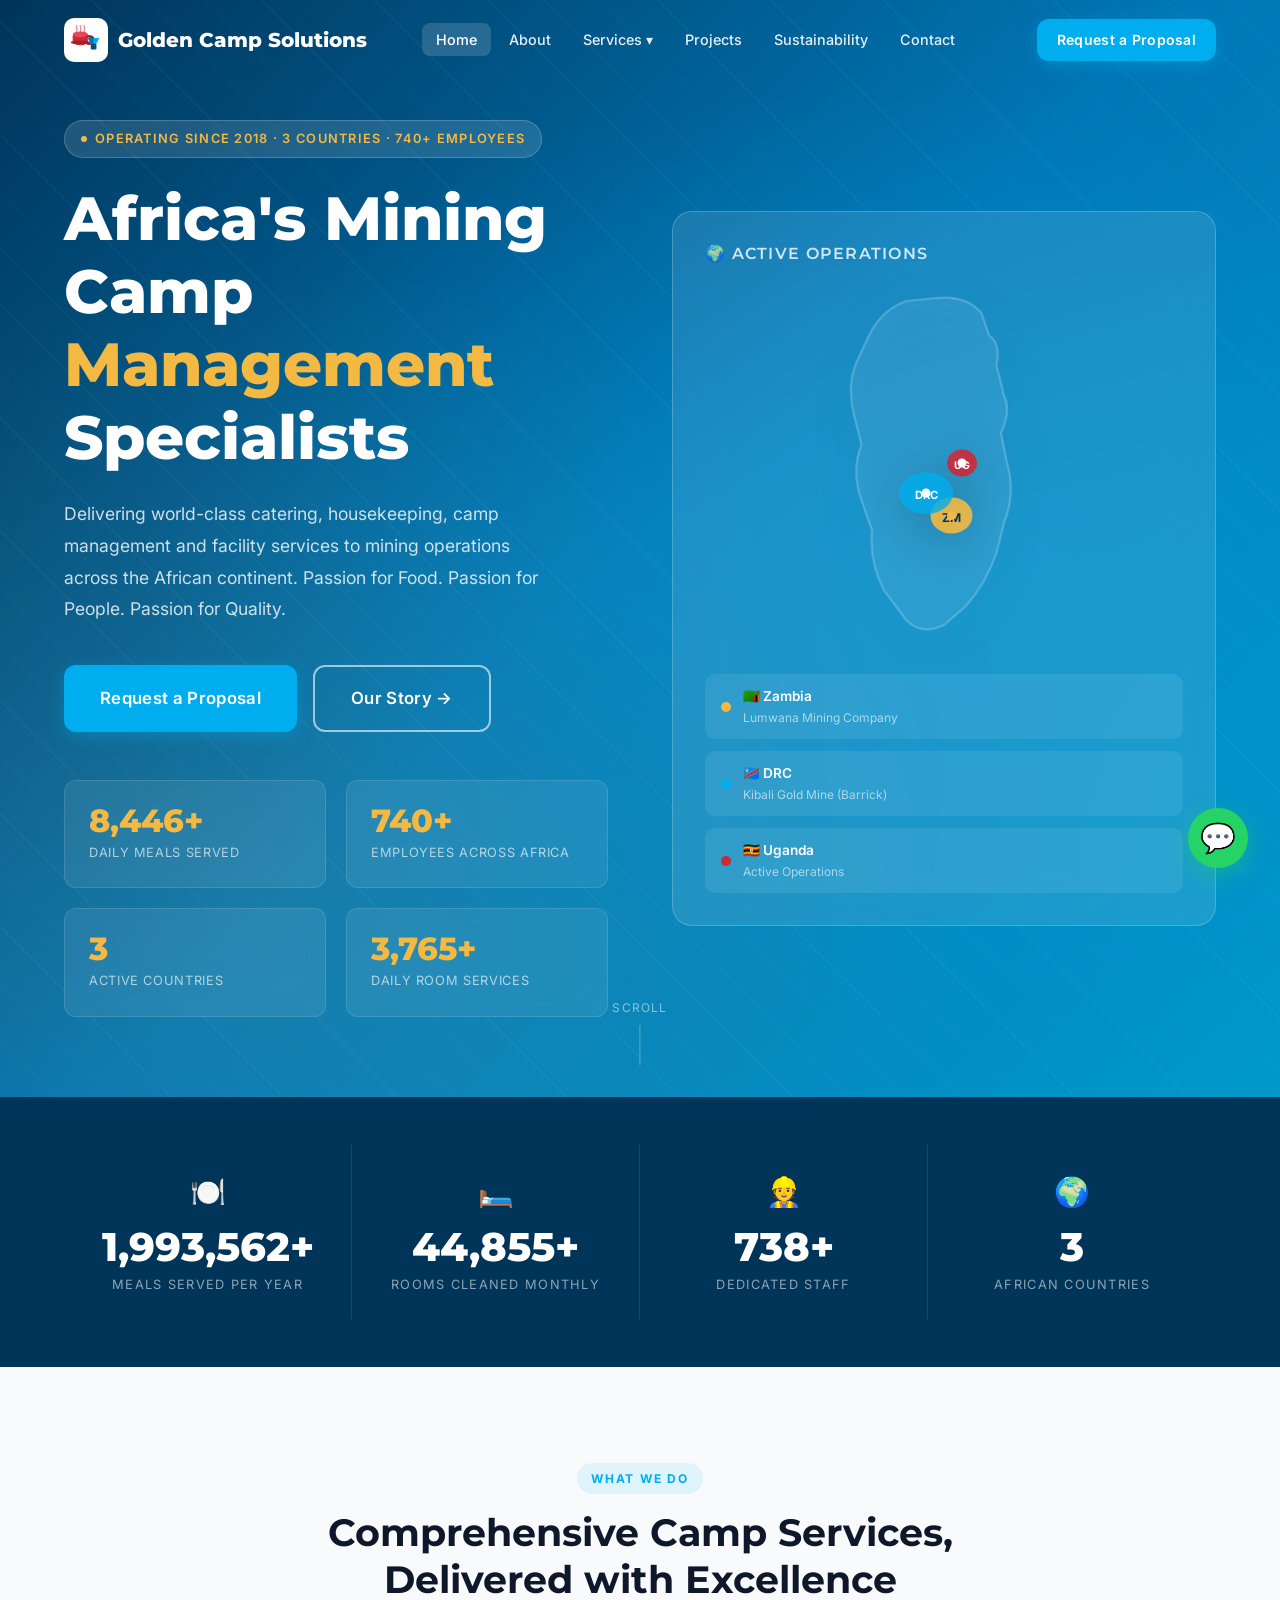
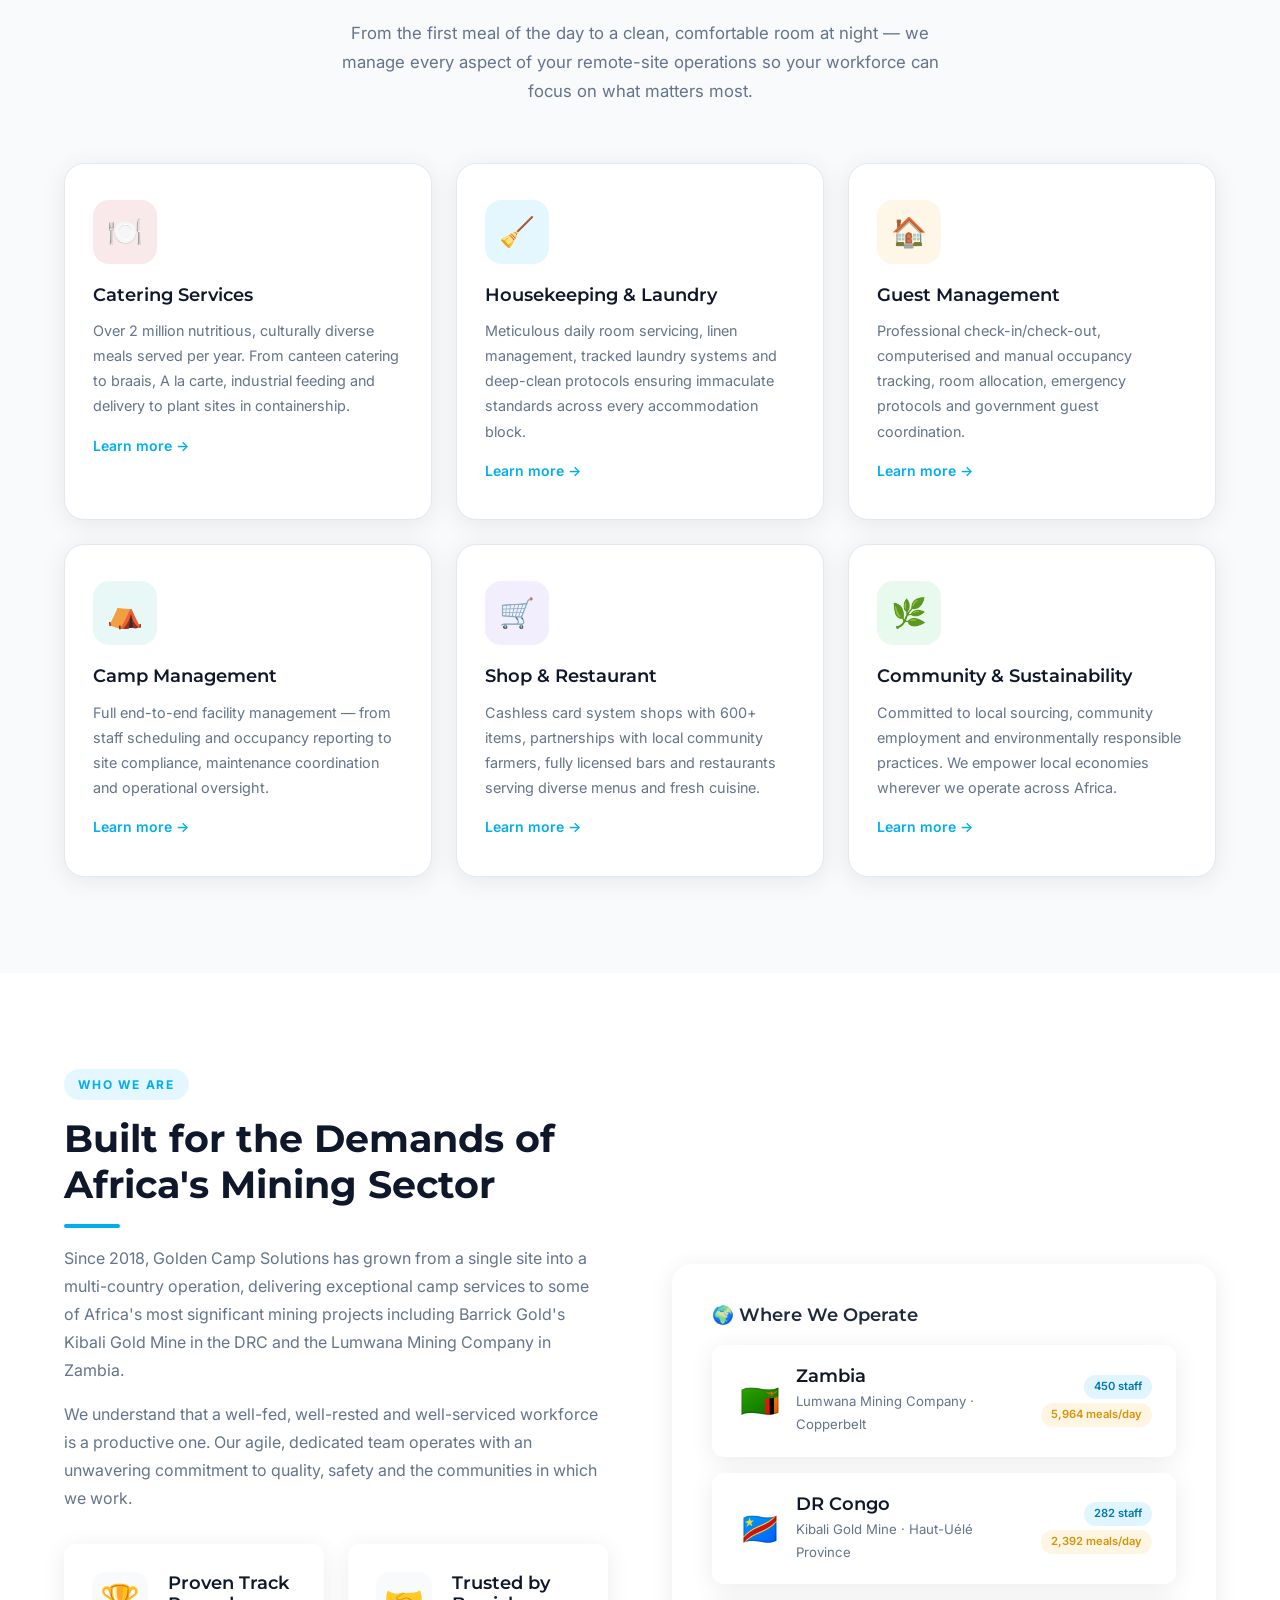
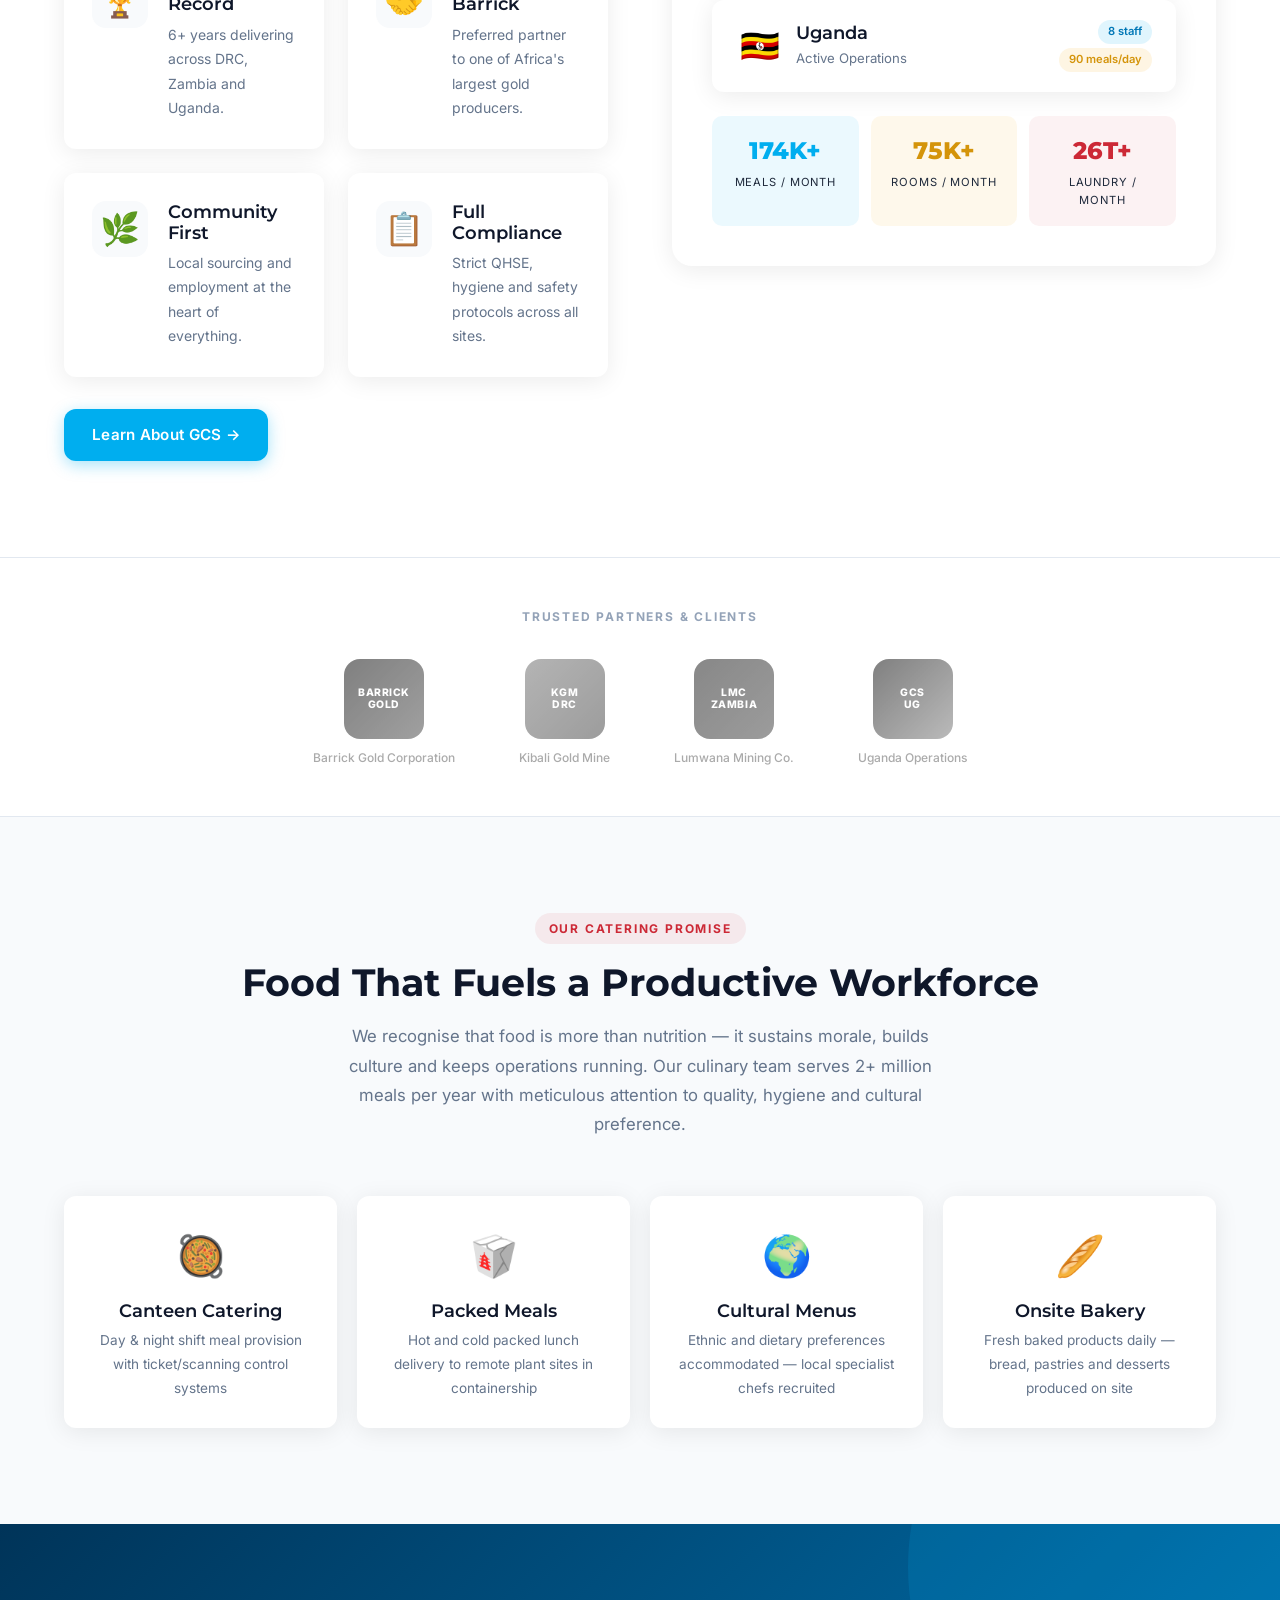
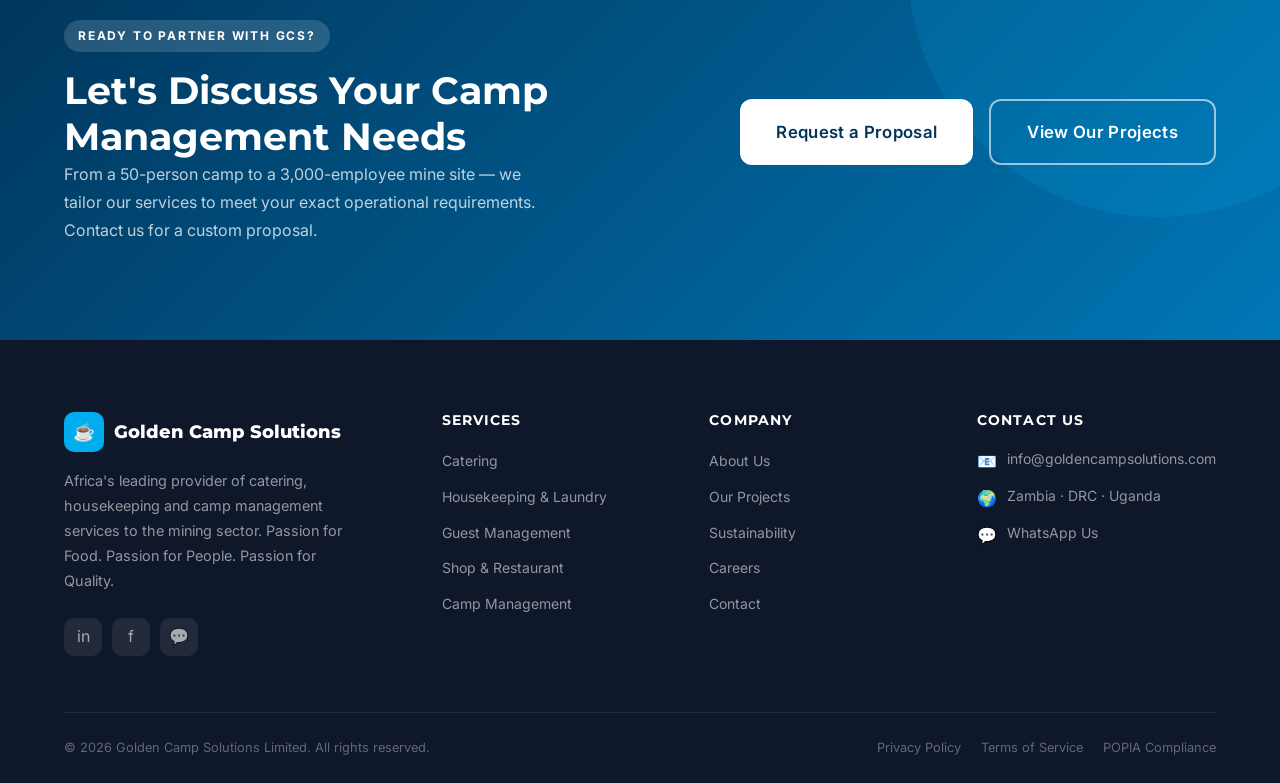
==== index.html @ 8a064c8a "Initial commit — Golden Camp Solutions corporate website" ====
<!DOCTYPE html>
<html lang="en">
<head>
<meta charset="UTF-8" />
<meta name="viewport" content="width=device-width, initial-scale=1.0" />
<title>Golden Camp Solutions | Camp Management, Catering & Facility Services Across Africa</title>
<meta name="description" content="Golden Camp Solutions provides world-class catering, housekeeping, camp management and facility services to mining operations across Zambia, DRC and Uganda. Passion for Food. Passion for People. Passion for Quality." />
<meta property="og:title" content="Golden Camp Solutions | Africa's Mining Camp Specialists" />
<meta property="og:description" content="World-class catering, housekeeping and camp management for mining operations across Africa." />
<meta property="og:type" content="website" />
<link rel="stylesheet" href="css/styles.css" />
<link rel="icon" href="data:image/svg+xml,<svg xmlns='http://www.w3.org/2000/svg' viewBox='0 0 32 32'><rect width='32' height='32' rx='8' fill='%2300AEEF'/><text y='22' x='6' font-size='18' fill='white'>G</text></svg>" />
</head>
<body>

<!-- ═══ NAVBAR ═══ -->
<nav class="navbar" id="navbar">
  <div class="navbar-inner">
    <!-- Logo -->
    <a href="index.html" class="navbar-logo">
      <div class="logo-icon">
        <svg class="logo-svg" viewBox="0 0 40 40" fill="none" xmlns="http://www.w3.org/2000/svg">
          <!-- Cup (red) -->
          <ellipse cx="14" cy="22" rx="8" ry="3.5" fill="#CC2936"/>
          <rect x="6" y="14" width="16" height="10" rx="2" fill="#CC2936"/>
          <ellipse cx="14" cy="14" rx="8" ry="3" fill="#E84855"/>
          <!-- Saucer line -->
          <ellipse cx="14" cy="22.5" rx="10" ry="2" fill="#AA1D29"/>
          <!-- Handle -->
          <path d="M22 16 Q28 16 28 20 Q28 24 22 24" stroke="#AA1D29" stroke-width="2.5" fill="none" stroke-linecap="round"/>
          <!-- Steam -->
          <path d="M10 11 Q11 8 10 5" stroke="#CC2936" stroke-width="1.5" stroke-linecap="round" fill="none" opacity="0.5"/>
          <path d="M14 11 Q15 8 14 5" stroke="#CC2936" stroke-width="1.5" stroke-linecap="round" fill="none" opacity="0.5"/>
          <path d="M18 11 Q19 8 18 5" stroke="#CC2936" stroke-width="1.5" stroke-linecap="round" fill="none" opacity="0.5"/>
          <!-- Tent (blue) -->
          <polygon points="28,30 22,18 34,18" fill="#00AEEF"/>
          <polygon points="28,30 22,18 28,18" fill="#0077B6"/>
          <rect x="25" y="24" width="6" height="6" rx="1" fill="#005080"/>
        </svg>
      </div>
      <span>Golden Camp Solutions</span>
    </a>

    <!-- Desktop Nav -->
    <ul class="navbar-nav">
      <li><a href="index.html" class="nav-link active">Home</a></li>
      <li><a href="about.html" class="nav-link">About</a></li>
      <li class="nav-dropdown">
        <a href="services.html" class="nav-link">Services ▾</a>
        <div class="nav-dropdown-menu">
          <a href="services.html#catering">🍽️ Catering</a>
          <a href="services.html#housekeeping">🧹 Housekeeping & Laundry</a>
          <a href="services.html#guest">🏠 Guest Management</a>
          <a href="services.html#shop">🛒 Shop & Restaurant</a>
          <a href="services.html#camp">⛺ Camp Management</a>
        </div>
      </li>
      <li><a href="projects.html" class="nav-link">Projects</a></li>
      <li><a href="sustainability.html" class="nav-link">Sustainability</a></li>
      <li><a href="contact.html" class="nav-link">Contact</a></li>
    </ul>
    <div class="navbar-cta">
      <a href="contact.html" class="btn btn-primary btn-sm">Request a Proposal</a>
    </div>

    <!-- Hamburger -->
    <button class="hamburger" aria-label="Menu">
      <span></span><span></span><span></span>
    </button>
  </div>
</nav>

<!-- Mobile Menu -->
<div class="mobile-menu">
  <a href="index.html">Home</a>
  <a href="about.html">About Us</a>
  <a href="services.html">Services</a>
  <a href="projects.html">Projects</a>
  <a href="sustainability.html">Sustainability</a>
  <a href="contact.html">Contact</a>
  <a href="contact.html" class="btn btn-primary" style="margin-top:20px;justify-content:center;">Request a Proposal</a>
</div>

<!-- ═══ HERO ═══ -->
<section class="hero">
  <div class="hero-pattern"></div>
  <div class="hero-content">
    <!-- Left: Text -->
    <div class="hero-left">
      <div class="hero-tag">
        <span class="dot"></span>
        Operating Since 2018 · 3 Countries · 740+ Employees
      </div>
      <h1>Africa's Mining Camp <span>Management</span> Specialists</h1>
      <p>Delivering world-class catering, housekeeping, camp management and facility services to mining operations across the African continent. Passion for Food. Passion for People. Passion for Quality.</p>
      <div class="hero-btns">
        <a href="contact.html" class="btn btn-primary btn-lg">Request a Proposal</a>
        <a href="about.html" class="btn btn-outline btn-lg">Our Story →</a>
      </div>

      <!-- Mini Stats -->
      <div class="hero-stats">
        <div class="hero-stat fade-in">
          <div class="num"><span data-target="8446" data-suffix="+">0+</span></div>
          <div class="label">Daily Meals Served</div>
        </div>
        <div class="hero-stat fade-in fade-in-delay-1">
          <div class="num"><span data-target="740" data-suffix="+">0+</span></div>
          <div class="label">Employees Across Africa</div>
        </div>
        <div class="hero-stat fade-in fade-in-delay-2">
          <div class="num"><span data-target="3">0</span></div>
          <div class="label">Active Countries</div>
        </div>
        <div class="hero-stat fade-in fade-in-delay-3">
          <div class="num"><span data-target="3777" data-suffix="+">0+</span></div>
          <div class="label">Daily Room Services</div>
        </div>
      </div>
    </div>

    <!-- Right: Map Card -->
    <div class="hero-visual">
      <div class="hero-map-card">
        <h3>🌍 Active Operations</h3>

        <!-- Simple Africa SVG Map with highlighted countries -->
        <div class="africa-svg-wrap">
          <svg viewBox="0 0 200 240" xmlns="http://www.w3.org/2000/svg">
            <!-- Africa outline simplified -->
            <path d="M95 10 Q115 8 125 20 L130 35 Q138 40 135 55 L140 75 Q145 85 138 100 L142 120 Q148 140 140 160 L135 180 Q128 200 115 215 L100 228 Q85 235 75 225 L60 205 Q50 185 52 165 L45 145 Q38 125 45 108 L40 88 Q35 68 42 52 L50 35 Q58 18 75 12 Z" fill="rgba(255,255,255,0.08)" stroke="rgba(255,255,255,0.2)" stroke-width="1.5"/>

            <!-- Zambia (highlighted gold) -->
            <ellipse cx="105" cy="155" rx="14" ry="12" fill="#F4B942" opacity="0.9"/>
            <text x="105" y="159" text-anchor="middle" font-size="8" fill="#003459" font-weight="bold">ZM</text>

            <!-- DRC (highlighted blue) -->
            <ellipse cx="88" cy="140" rx="18" ry="14" fill="#00AEEF" opacity="0.8"/>
            <text x="88" y="144" text-anchor="middle" font-size="7.5" fill="white" font-weight="bold">DRC</text>

            <!-- Uganda (highlighted red) -->
            <ellipse cx="112" cy="120" rx="10" ry="9" fill="#CC2936" opacity="0.9"/>
            <text x="112" y="124" text-anchor="middle" font-size="7" fill="white" font-weight="bold">UG</text>

            <!-- Pulse dots -->
            <circle cx="105" cy="155" r="3" fill="#F4B942"/>
            <circle cx="88" cy="140" r="3" fill="white"/>
            <circle cx="112" cy="120" r="3" fill="white"/>
          </svg>
        </div>

        <!-- Locations -->
        <div class="map-locations">
          <div class="map-location">
            <div class="map-loc-dot" style="background:#F4B942"></div>
            <div class="info">
              <div class="country">🇿🇲 Zambia</div>
              <div class="site">Lumwana Mining Company</div>
            </div>
          </div>
          <div class="map-location">
            <div class="map-loc-dot" style="background:#00AEEF"></div>
            <div class="info">
              <div class="country">🇨🇩 DRC</div>
              <div class="site">Kibali Gold Mine (Barrick)</div>
            </div>
          </div>
          <div class="map-location">
            <div class="map-loc-dot" style="background:#CC2936"></div>
            <div class="info">
              <div class="country">🇺🇬 Uganda</div>
              <div class="site">Active Operations</div>
            </div>
          </div>
        </div>
      </div>
    </div>
  </div>

  <!-- Scroll indicator -->
  <div style="position:absolute;bottom:32px;left:50%;transform:translateX(-50%);text-align:center;cursor:pointer;" onclick="document.getElementById('stats').scrollIntoView({behavior:'smooth'})">
    <div style="color:rgba(255,255,255,0.5);font-size:0.75rem;letter-spacing:0.1em;text-transform:uppercase;margin-bottom:8px;">Scroll</div>
    <div style="width:1px;height:40px;background:rgba(255,255,255,0.3);margin:0 auto;animation:scrollDown 1.5s ease infinite">
    </div>
  </div>
</section>

<style>
@keyframes scrollDown {
  0% { transform: scaleY(0); transform-origin: top; }
  50% { transform: scaleY(1); transform-origin: top; }
  51% { transform-origin: bottom; }
  100% { transform: scaleY(0); transform-origin: bottom; }
}
</style>

<!-- ═══ STATS BAR ═══ -->
<section class="stats-bar" id="stats">
  <div class="container">
    <div class="stats-grid">
      <div class="stat-item fade-in">
        <div class="stat-icon">🍽️</div>
        <span class="stat-num"><span data-target="2000000" data-suffix="+">0+</span></span>
        <div class="stat-label">Meals Served Per Year</div>
      </div>
      <div class="stat-item fade-in fade-in-delay-1">
        <div class="stat-icon">🛏️</div>
        <span class="stat-num"><span data-target="45000" data-suffix="+">0+</span></span>
        <div class="stat-label">Rooms Cleaned Monthly</div>
      </div>
      <div class="stat-item fade-in fade-in-delay-2">
        <div class="stat-icon">👷</div>
        <span class="stat-num"><span data-target="740" data-suffix="+">0+</span></span>
        <div class="stat-label">Dedicated Staff</div>
      </div>
      <div class="stat-item fade-in fade-in-delay-3">
        <div class="stat-icon">🌍</div>
        <span class="stat-num"><span data-target="3">0</span></span>
        <div class="stat-label">African Countries</div>
      </div>
    </div>
  </div>
</section>

<!-- ═══ SERVICES OVERVIEW ═══ -->
<section class="section bg-off">
  <div class="container">
    <div class="section-header text-center fade-in">
      <span class="section-label">What We Do</span>
      <h2>Comprehensive Camp Services,<br/>Delivered with Excellence</h2>
      <p>From the first meal of the day to a clean, comfortable room at night — we manage every aspect of your remote-site operations so your workforce can focus on what matters most.</p>
    </div>

    <div class="services-grid">
      <div class="service-card fade-in">
        <div class="service-icon red">🍽️</div>
        <h3>Catering Services</h3>
        <p>Over 2 million nutritious, culturally diverse meals served per year. From canteen catering to braais, A la carte, industrial feeding and delivery to plant sites in containership.</p>
        <a href="services.html#catering" class="service-link">Learn more →</a>
      </div>
      <div class="service-card fade-in fade-in-delay-1">
        <div class="service-icon blue">🧹</div>
        <h3>Housekeeping & Laundry</h3>
        <p>Meticulous daily room servicing, linen management, tracked laundry systems and deep-clean protocols ensuring immaculate standards across every accommodation block.</p>
        <a href="services.html#housekeeping" class="service-link">Learn more →</a>
      </div>
      <div class="service-card fade-in fade-in-delay-2">
        <div class="service-icon gold">🏠</div>
        <h3>Guest Management</h3>
        <p>Professional check-in/check-out, computerised and manual occupancy tracking, room allocation, emergency protocols and government guest coordination.</p>
        <a href="services.html#guest" class="service-link">Learn more →</a>
      </div>
      <div class="service-card fade-in">
        <div class="service-icon teal">⛺</div>
        <h3>Camp Management</h3>
        <p>Full end-to-end facility management — from staff scheduling and occupancy reporting to site compliance, maintenance coordination and operational oversight.</p>
        <a href="services.html#camp" class="service-link">Learn more →</a>
      </div>
      <div class="service-card fade-in fade-in-delay-1">
        <div class="service-icon purple">🛒</div>
        <h3>Shop & Restaurant</h3>
        <p>Cashless card system shops with 600+ items, partnerships with local community farmers, fully licensed bars and restaurants serving diverse menus and fresh cuisine.</p>
        <a href="services.html#shop" class="service-link">Learn more →</a>
      </div>
      <div class="service-card fade-in fade-in-delay-2">
        <div class="service-icon green">🌿</div>
        <h3>Community & Sustainability</h3>
        <p>Committed to local sourcing, community employment and environmentally responsible practices. We empower local economies wherever we operate across Africa.</p>
        <a href="sustainability.html" class="service-link">Learn more →</a>
      </div>
    </div>
  </div>
</section>

<!-- ═══ WHO WE ARE ═══ -->
<section class="section">
  <div class="container">
    <div class="ops-grid">
      <!-- Left: Text -->
      <div class="fade-in">
        <span class="section-label">Who We Are</span>
        <h2>Built for the Demands of Africa's Mining Sector</h2>
        <div class="divider"></div>
        <p>Since 2018, Golden Camp Solutions has grown from a single site into a multi-country operation, delivering exceptional camp services to some of Africa's most significant mining projects including Barrick Gold's Kibali Gold Mine in the DRC and the Lumwana Mining Company in Zambia.</p>
        <p style="margin-top:16px;">We understand that a well-fed, well-rested and well-serviced workforce is a productive one. Our agile, dedicated team operates with an unwavering commitment to quality, safety and the communities in which we work.</p>
        <div class="why-grid" style="margin-top:32px;">
          <div class="why-card">
            <div class="why-icon">🏆</div>
            <div class="why-text">
              <h4>Proven Track Record</h4>
              <p>6+ years delivering across DRC, Zambia and Uganda.</p>
            </div>
          </div>
          <div class="why-card">
            <div class="why-icon">🤝</div>
            <div class="why-text">
              <h4>Trusted by Barrick</h4>
              <p>Preferred partner to one of Africa's largest gold producers.</p>
            </div>
          </div>
          <div class="why-card">
            <div class="why-icon">🌿</div>
            <div class="why-text">
              <h4>Community First</h4>
              <p>Local sourcing and employment at the heart of everything.</p>
            </div>
          </div>
          <div class="why-card">
            <div class="why-icon">📋</div>
            <div class="why-text">
              <h4>Full Compliance</h4>
              <p>Strict QHSE, hygiene and safety protocols across all sites.</p>
            </div>
          </div>
        </div>
        <a href="about.html" class="btn btn-primary" style="margin-top:32px;">Learn About GCS →</a>
      </div>

      <!-- Right: Country Cards -->
      <div class="fade-in fade-in-delay-1">
        <div class="ops-map-bg">
          <h4 style="margin-bottom:20px;color:var(--gray-800);">🌍 Where We Operate</h4>
          <div class="country-cards">
            <div class="country-card">
              <div class="country-flag">🇿🇲</div>
              <div class="country-info">
                <h4>Zambia</h4>
                <p>Lumwana Mining Company · Copperbelt</p>
              </div>
              <div class="country-badge">
                <span class="badge badge-blue">450 staff</span>
                <span class="badge badge-gold">5,964 meals/day</span>
              </div>
            </div>
            <div class="country-card">
              <div class="country-flag">🇨🇩</div>
              <div class="country-info">
                <h4>DR Congo</h4>
                <p>Kibali Gold Mine · Haut-Uélé Province</p>
              </div>
              <div class="country-badge">
                <span class="badge badge-blue">282 staff</span>
                <span class="badge badge-gold">2,392 meals/day</span>
              </div>
            </div>
            <div class="country-card">
              <div class="country-flag">🇺🇬</div>
              <div class="country-info">
                <h4>Uganda</h4>
                <p>Active Operations</p>
              </div>
              <div class="country-badge">
                <span class="badge badge-blue">8 staff</span>
                <span class="badge badge-gold">90 meals/day</span>
              </div>
            </div>
          </div>

          <!-- Summary boxes -->
          <div style="display:grid;grid-template-columns:1fr 1fr 1fr;gap:12px;margin-top:24px;">
            <div style="background:rgba(0,174,239,0.08);border-radius:10px;padding:16px;text-align:center;">
              <div style="font-size:1.5rem;font-weight:800;color:var(--blue);font-family:'Montserrat',sans-serif;">174K+</div>
              <div style="font-size:0.7rem;color:var(--gray-500);text-transform:uppercase;letter-spacing:0.08em;margin-top:4px;">Meals / Month</div>
            </div>
            <div style="background:rgba(244,185,66,0.1);border-radius:10px;padding:16px;text-align:center;">
              <div style="font-size:1.5rem;font-weight:800;color:var(--gold-dark);font-family:'Montserrat',sans-serif;">75K+</div>
              <div style="font-size:0.7rem;color:var(--gray-500);text-transform:uppercase;letter-spacing:0.08em;margin-top:4px;">Rooms / Month</div>
            </div>
            <div style="background:rgba(204,41,54,0.06);border-radius:10px;padding:16px;text-align:center;">
              <div style="font-size:1.5rem;font-weight:800;color:var(--red);font-family:'Montserrat',sans-serif;">26T+</div>
              <div style="font-size:0.7rem;color:var(--gray-500);text-transform:uppercase;letter-spacing:0.08em;margin-top:4px;">Laundry / Month</div>
            </div>
          </div>
        </div>
      </div>
    </div>
  </div>
</section>

<!-- ═══ CLIENTS ═══ -->
<section class="clients-bar">
  <div class="container">
    <p class="clients-label">Trusted Partners &amp; Clients</p>
    <div class="clients-logos">
      <div class="client-logo">
        <div class="client-logo-badge" style="background:linear-gradient(135deg,#003459,#0077B6);color:white;">
          BARRICK<br/>GOLD
        </div>
        <p>Barrick Gold Corporation</p>
      </div>
      <div class="client-logo">
        <div class="client-logo-badge" style="background:linear-gradient(135deg,#FF6B00,#CC4400);color:white;">
          KGM<br/>DRC
        </div>
        <p>Kibali Gold Mine</p>
      </div>
      <div class="client-logo">
        <div class="client-logo-badge" style="background:linear-gradient(135deg,#1B4332,#2D6A4F);color:white;">
          LMC<br/>ZAMBIA
        </div>
        <p>Lumwana Mining Co.</p>
      </div>
      <div class="client-logo">
        <div class="client-logo-badge" style="background:linear-gradient(135deg,var(--blue-deep),var(--blue));color:white;">
          GCS<br/>UG
        </div>
        <p>Uganda Operations</p>
      </div>
    </div>
  </div>
</section>

<!-- ═══ SERVICES SPOTLIGHT ═══ -->
<section class="section bg-off">
  <div class="container">
    <div class="section-header text-center fade-in">
      <span class="section-label red">Our Catering Promise</span>
      <h2>Food That Fuels a Productive Workforce</h2>
      <p>We recognise that food is more than nutrition — it sustains morale, builds culture and keeps operations running. Our culinary team serves 2+ million meals per year with meticulous attention to quality, hygiene and cultural preference.</p>
    </div>

    <div style="display:grid;grid-template-columns:repeat(4,1fr);gap:20px;">
      <div style="background:var(--white);border-radius:var(--radius);padding:28px;box-shadow:var(--shadow);text-align:center;" class="fade-in">
        <div style="font-size:2.5rem;margin-bottom:12px;">🥘</div>
        <h4 style="margin-bottom:8px;">Canteen Catering</h4>
        <p style="font-size:0.85rem;">Day & night shift meal provision with ticket/scanning control systems</p>
      </div>
      <div style="background:var(--white);border-radius:var(--radius);padding:28px;box-shadow:var(--shadow);text-align:center;" class="fade-in fade-in-delay-1">
        <div style="font-size:2.5rem;margin-bottom:12px;">🥡</div>
        <h4 style="margin-bottom:8px;">Packed Meals</h4>
        <p style="font-size:0.85rem;">Hot and cold packed lunch delivery to remote plant sites in containership</p>
      </div>
      <div style="background:var(--white);border-radius:var(--radius);padding:28px;box-shadow:var(--shadow);text-align:center;" class="fade-in fade-in-delay-2">
        <div style="font-size:2.5rem;margin-bottom:12px;">🌍</div>
        <h4 style="margin-bottom:8px;">Cultural Menus</h4>
        <p style="font-size:0.85rem;">Ethnic and dietary preferences accommodated — local specialist chefs recruited</p>
      </div>
      <div style="background:var(--white);border-radius:var(--radius);padding:28px;box-shadow:var(--shadow);text-align:center;" class="fade-in fade-in-delay-3">
        <div style="font-size:2.5rem;margin-bottom:12px;">🥖</div>
        <h4 style="margin-bottom:8px;">Onsite Bakery</h4>
        <p style="font-size:0.85rem;">Fresh baked products daily — bread, pastries and desserts produced on site</p>
      </div>
    </div>
  </div>
</section>

<!-- ═══ CTA BANNER ═══ -->
<section class="section cta-section">
  <div class="container">
    <div class="cta-inner fade-in">
      <div>
        <span class="section-label white">Ready to Partner with GCS?</span>
        <h2>Let's Discuss Your Camp Management Needs</h2>
        <p>From a 50-person camp to a 3,000-employee mine site — we tailor our services to meet your exact operational requirements. Contact us for a custom proposal.</p>
      </div>
      <div class="cta-btns">
        <a href="contact.html" class="btn btn-white btn-lg">Request a Proposal</a>
        <a href="projects.html" class="btn btn-outline btn-lg">View Our Projects</a>
      </div>
    </div>
  </div>
</section>

<!-- ═══ FOOTER ═══ -->
<footer>
  <div class="container">
    <div class="footer-grid">
      <!-- Brand -->
      <div class="footer-brand">
        <div class="footer-logo">
          <div class="footer-logo-icon">☕</div>
          <span>Golden Camp Solutions</span>
        </div>
        <p>Africa's leading provider of catering, housekeeping and camp management services to the mining sector. Passion for Food. Passion for People. Passion for Quality.</p>
        <div class="footer-socials">
          <a href="#" class="social-btn" title="LinkedIn">in</a>
          <a href="#" class="social-btn" title="Facebook">f</a>
          <a href="#" class="social-btn" title="WhatsApp">💬</a>
        </div>
      </div>

      <!-- Services -->
      <div class="footer-col">
        <h5>Services</h5>
        <ul>
          <li><a href="services.html#catering">Catering</a></li>
          <li><a href="services.html#housekeeping">Housekeeping & Laundry</a></li>
          <li><a href="services.html#guest">Guest Management</a></li>
          <li><a href="services.html#shop">Shop & Restaurant</a></li>
          <li><a href="services.html#camp">Camp Management</a></li>
        </ul>
      </div>

      <!-- Company -->
      <div class="footer-col">
        <h5>Company</h5>
        <ul>
          <li><a href="about.html">About Us</a></li>
          <li><a href="projects.html">Our Projects</a></li>
          <li><a href="sustainability.html">Sustainability</a></li>
          <li><a href="contact.html">Careers</a></li>
          <li><a href="contact.html">Contact</a></li>
        </ul>
      </div>

      <!-- Contact -->
      <div class="footer-col">
        <h5>Contact Us</h5>
        <ul class="footer-contact">
          <li><span>📧</span><a href="mailto:info@goldencampsolutions.com" style="color:rgba(255,255,255,0.55);">info@goldencampsolutions.com</a></li>
          <li><span>🌍</span>Zambia · DRC · Uganda</li>
          <li><span>💬</span><a href="https://wa.me/260000000000" style="color:rgba(255,255,255,0.55);">WhatsApp Us</a></li>
        </ul>
      </div>
    </div>

    <div class="footer-bottom">
      <p>© <span class="year">2026</span> Golden Camp Solutions Limited. All rights reserved.</p>
      <div class="footer-bottom-links">
        <a href="#">Privacy Policy</a>
        <a href="#">Terms of Service</a>
        <a href="#">POPIA Compliance</a>
      </div>
    </div>
  </div>
</footer>

<!-- WhatsApp Float -->
<a href="https://wa.me/260000000000" class="whatsapp-float" target="_blank" title="Chat on WhatsApp">
  💬
  <div class="tooltip">Chat with us on WhatsApp</div>
</a>

<script src="js/main.js"></script>
</body>
</html>
---- css/styles.css ----
/* ============================================================
   GOLDEN CAMP SOLUTIONS — Corporate Website
   Brand: #00AEEF (Sky Blue) | #CC2936 (Red) | #F4B942 (Gold)
   ============================================================ */

@import url('https://fonts.googleapis.com/css2?family=Inter:wght@300;400;500;600;700;800&family=Montserrat:wght@600;700;800&display=swap');

/* ─── CSS VARIABLES ─── */
:root {
  --blue:      #00AEEF;
  --blue-dark: #0077B6;
  --blue-deep: #003459;
  --red:       #CC2936;
  --gold:      #F4B942;
  --gold-dark: #D4940A;
  --white:     #FFFFFF;
  --off-white: #F8FAFC;
  --gray-100:  #F1F5F9;
  --gray-200:  #E2E8F0;
  --gray-400:  #94A3B8;
  --gray-600:  #64748B;
  --gray-800:  #1E293B;
  --dark:      #0F172A;
  --radius:    12px;
  --radius-lg: 20px;
  --shadow:    0 4px 24px rgba(0,0,0,0.08);
  --shadow-lg: 0 12px 48px rgba(0,0,0,0.14);
  --transition: 0.3s cubic-bezier(0.4,0,0.2,1);
}

/* ─── RESET & BASE ─── */
*, *::before, *::after { box-sizing: border-box; margin: 0; padding: 0; }

html { scroll-behavior: smooth; font-size: 16px; }

body {
  font-family: 'Inter', sans-serif;
  color: var(--gray-800);
  background: var(--white);
  line-height: 1.6;
  overflow-x: hidden;
}

img { max-width: 100%; height: auto; display: block; }
a { text-decoration: none; color: inherit; }
ul { list-style: none; }

/* ─── TYPOGRAPHY ─── */
h1, h2, h3, h4, h5 {
  font-family: 'Montserrat', sans-serif;
  line-height: 1.2;
  color: var(--dark);
}
h1 { font-size: clamp(2rem, 5vw, 3.5rem); font-weight: 800; }
h2 { font-size: clamp(1.6rem, 3vw, 2.5rem); font-weight: 700; }
h3 { font-size: clamp(1.2rem, 2vw, 1.6rem); font-weight: 600; }
h4 { font-size: 1.1rem; font-weight: 600; }
p  { font-size: 1rem; color: var(--gray-600); line-height: 1.75; }

/* ─── UTILITY ─── */
.container { max-width: 1200px; margin: 0 auto; padding: 0 24px; }
.container-wide { max-width: 1400px; margin: 0 auto; padding: 0 24px; }
.section { padding: 96px 0; }
.section-sm { padding: 64px 0; }
.text-center { text-align: center; }
.text-white { color: var(--white) !important; }
.text-blue  { color: var(--blue); }
.text-gold  { color: var(--gold-dark); }
.text-red   { color: var(--red); }
.bg-blue    { background: var(--blue); }
.bg-deep    { background: var(--blue-deep); }
.bg-off     { background: var(--off-white); }
.bg-dark    { background: var(--dark); }
.hidden     { display: none; }

/* Section Labels */
.section-label {
  display: inline-block;
  font-size: 0.75rem;
  font-weight: 700;
  letter-spacing: 0.15em;
  text-transform: uppercase;
  color: var(--blue);
  background: rgba(0,174,239,0.1);
  padding: 6px 14px;
  border-radius: 100px;
  margin-bottom: 16px;
}
.section-label.red  { color: var(--red); background: rgba(204,41,54,0.08); }
.section-label.gold { color: var(--gold-dark); background: rgba(244,185,66,0.12); }
.section-label.white { color: var(--white); background: rgba(255,255,255,0.15); }

.section-header { margin-bottom: 56px; }
.section-header p { max-width: 620px; margin: 16px auto 0; font-size: 1.05rem; }
.section-header.left p { margin: 16px 0 0; }

/* Divider */
.divider {
  width: 56px; height: 4px;
  background: var(--blue);
  border-radius: 2px;
  margin: 16px 0;
}
.divider.center { margin: 16px auto; }
.divider.gold { background: var(--gold); }
.divider.red  { background: var(--red); }

/* ─── BUTTONS ─── */
.btn {
  display: inline-flex;
  align-items: center;
  gap: 8px;
  padding: 14px 28px;
  border-radius: var(--radius);
  font-weight: 600;
  font-size: 0.95rem;
  cursor: pointer;
  border: none;
  transition: all var(--transition);
  font-family: 'Inter', sans-serif;
  letter-spacing: 0.02em;
}
.btn-primary {
  background: var(--blue);
  color: var(--white);
  box-shadow: 0 4px 16px rgba(0,174,239,0.35);
}
.btn-primary:hover {
  background: var(--blue-dark);
  transform: translateY(-2px);
  box-shadow: 0 8px 24px rgba(0,174,239,0.4);
}
.btn-outline {
  background: transparent;
  color: var(--white);
  border: 2px solid rgba(255,255,255,0.6);
}
.btn-outline:hover {
  background: rgba(255,255,255,0.1);
  border-color: var(--white);
}
.btn-white {
  background: var(--white);
  color: var(--blue-deep);
}
.btn-white:hover {
  background: var(--off-white);
  transform: translateY(-2px);
}
.btn-gold {
  background: var(--gold);
  color: var(--dark);
}
.btn-gold:hover {
  background: var(--gold-dark);
  color: var(--white);
  transform: translateY(-2px);
}
.btn-sm { padding: 10px 20px; font-size: 0.875rem; }
.btn-lg { padding: 18px 36px; font-size: 1.05rem; }

/* ─── NAVBAR ─── */
.navbar {
  position: fixed;
  top: 0; left: 0; right: 0;
  z-index: 1000;
  background: transparent;
  transition: all var(--transition);
  padding: 0;
}
.navbar.scrolled {
  background: var(--white);
  box-shadow: 0 2px 20px rgba(0,0,0,0.1);
}
.navbar-inner {
  display: flex;
  align-items: center;
  justify-content: space-between;
  padding: 18px 24px;
  max-width: 1200px;
  margin: 0 auto;
}
.navbar-logo {
  display: flex;
  align-items: center;
  gap: 10px;
  font-family: 'Montserrat', sans-serif;
  font-weight: 800;
  font-size: 1.25rem;
  color: var(--white);
  transition: color var(--transition);
}
.navbar.scrolled .navbar-logo { color: var(--blue-deep); }
.logo-icon {
  width: 44px; height: 44px;
  background: var(--white);
  border-radius: 10px;
  display: flex; align-items: center; justify-content: center;
  overflow: hidden;
  flex-shrink: 0;
}
.logo-svg { width: 38px; height: 38px; }

.navbar-nav {
  display: flex;
  align-items: center;
  gap: 4px;
}
.nav-link {
  padding: 8px 14px;
  font-size: 0.9rem;
  font-weight: 500;
  color: rgba(255,255,255,0.9);
  border-radius: 8px;
  transition: all var(--transition);
  white-space: nowrap;
}
.nav-link:hover, .nav-link.active {
  background: rgba(255,255,255,0.15);
  color: var(--white);
}
.navbar.scrolled .nav-link { color: var(--gray-600); }
.navbar.scrolled .nav-link:hover, .navbar.scrolled .nav-link.active {
  background: var(--gray-100);
  color: var(--blue);
}

/* Dropdown */
.nav-dropdown { position: relative; }
.nav-dropdown-menu {
  position: absolute;
  top: calc(100% + 8px);
  left: 50%;
  transform: translateX(-50%);
  background: var(--white);
  border-radius: var(--radius);
  box-shadow: var(--shadow-lg);
  padding: 8px;
  min-width: 200px;
  opacity: 0;
  visibility: hidden;
  transition: all var(--transition);
  pointer-events: none;
}
.nav-dropdown:hover .nav-dropdown-menu {
  opacity: 1;
  visibility: visible;
  pointer-events: auto;
}
.nav-dropdown-menu a {
  display: block;
  padding: 10px 14px;
  font-size: 0.875rem;
  color: var(--gray-700);
  border-radius: 8px;
  transition: all var(--transition);
}
.nav-dropdown-menu a:hover { background: var(--gray-100); color: var(--blue); }

.navbar-cta { margin-left: 12px; }
.navbar-cta .btn { padding: 10px 20px; font-size: 0.875rem; }

/* Mobile Nav */
.hamburger {
  display: none;
  flex-direction: column;
  gap: 5px;
  cursor: pointer;
  padding: 6px;
  border: none;
  background: none;
}
.hamburger span {
  display: block;
  width: 24px; height: 2px;
  background: var(--white);
  border-radius: 2px;
  transition: all var(--transition);
}
.navbar.scrolled .hamburger span { background: var(--dark); }
.hamburger.open span:nth-child(1) { transform: rotate(45deg) translate(5px,5px); }
.hamburger.open span:nth-child(2) { opacity: 0; }
.hamburger.open span:nth-child(3) { transform: rotate(-45deg) translate(5px,-5px); }

.mobile-menu {
  display: none;
  position: fixed;
  top: 0; left: 0; right: 0; bottom: 0;
  background: var(--blue-deep);
  z-index: 999;
  padding: 100px 32px 32px;
  flex-direction: column;
  gap: 8px;
}
.mobile-menu.open { display: flex; }
.mobile-menu a {
  display: block;
  padding: 14px 0;
  font-size: 1.2rem;
  font-weight: 600;
  color: var(--white);
  border-bottom: 1px solid rgba(255,255,255,0.1);
}

/* ─── HERO ─── */
.hero {
  position: relative;
  min-height: 100vh;
  display: flex;
  align-items: center;
  overflow: hidden;
  background: linear-gradient(135deg, var(--blue-deep) 0%, var(--blue-dark) 50%, #0099CC 100%);
}
.hero::before {
  content: '';
  position: absolute;
  inset: 0;
  background:
    radial-gradient(ellipse at 70% 50%, rgba(0,174,239,0.3) 0%, transparent 60%),
    radial-gradient(ellipse at 20% 80%, rgba(244,185,66,0.1) 0%, transparent 50%);
}
.hero-pattern {
  position: absolute;
  inset: 0;
  opacity: 0.04;
  background-image: repeating-linear-gradient(
    45deg,
    #fff 0px, #fff 1px,
    transparent 1px, transparent 40px
  );
}
.hero-content {
  position: relative;
  z-index: 2;
  max-width: 1200px;
  margin: 0 auto;
  padding: 120px 24px 80px;
  display: grid;
  grid-template-columns: 1fr 1fr;
  gap: 64px;
  align-items: center;
}
.hero-tag {
  display: inline-flex;
  align-items: center;
  gap: 8px;
  background: rgba(255,255,255,0.12);
  border: 1px solid rgba(255,255,255,0.2);
  padding: 8px 16px;
  border-radius: 100px;
  font-size: 0.8rem;
  font-weight: 600;
  letter-spacing: 0.1em;
  text-transform: uppercase;
  color: var(--gold);
  margin-bottom: 24px;
}
.hero-tag .dot {
  width: 6px; height: 6px;
  background: var(--gold);
  border-radius: 50%;
  animation: pulse 2s infinite;
}
@keyframes pulse {
  0%, 100% { opacity: 1; transform: scale(1); }
  50% { opacity: 0.5; transform: scale(1.3); }
}
.hero h1 {
  color: var(--white);
  margin-bottom: 24px;
  font-size: clamp(2.2rem, 5vw, 3.8rem);
}
.hero h1 span { color: var(--gold); }
.hero p {
  color: rgba(255,255,255,0.8);
  font-size: 1.1rem;
  margin-bottom: 40px;
  line-height: 1.8;
  max-width: 500px;
}
.hero-btns { display: flex; gap: 16px; flex-wrap: wrap; }

/* Hero Stats */
.hero-stats {
  display: grid;
  grid-template-columns: 1fr 1fr;
  gap: 20px;
  margin-top: 48px;
}
.hero-stat {
  background: rgba(255,255,255,0.08);
  border: 1px solid rgba(255,255,255,0.12);
  border-radius: var(--radius);
  padding: 24px;
  backdrop-filter: blur(10px);
}
.hero-stat .num {
  font-family: 'Montserrat', sans-serif;
  font-size: 2rem;
  font-weight: 800;
  color: var(--white);
  line-height: 1;
}
.hero-stat .num span { color: var(--gold); }
.hero-stat .label {
  font-size: 0.8rem;
  color: rgba(255,255,255,0.65);
  margin-top: 6px;
  letter-spacing: 0.05em;
  text-transform: uppercase;
}

/* Hero Visual */
.hero-visual {
  position: relative;
}
.hero-map-card {
  background: rgba(255,255,255,0.1);
  border: 1px solid rgba(255,255,255,0.2);
  border-radius: var(--radius-lg);
  padding: 32px;
  backdrop-filter: blur(20px);
}
.hero-map-card h3 {
  color: var(--white);
  font-size: 1rem;
  margin-bottom: 20px;
  opacity: 0.8;
  letter-spacing: 0.08em;
  text-transform: uppercase;
}
.map-locations {
  display: flex;
  flex-direction: column;
  gap: 12px;
  margin-top: 24px;
}
.map-location {
  display: flex;
  align-items: center;
  gap: 12px;
  padding: 12px 16px;
  background: rgba(255,255,255,0.08);
  border-radius: 10px;
}
.map-loc-dot {
  width: 10px; height: 10px;
  border-radius: 50%;
  flex-shrink: 0;
}
.map-location .info { flex: 1; }
.map-location .country {
  font-size: 0.85rem;
  font-weight: 600;
  color: var(--white);
}
.map-location .site {
  font-size: 0.75rem;
  color: rgba(255,255,255,0.6);
}

/* Africa SVG Map */
.africa-svg-wrap {
  width: 100%;
  max-width: 300px;
  margin: 0 auto 16px;
  filter: drop-shadow(0 8px 24px rgba(0,0,0,0.3));
}
.africa-svg-wrap svg { width: 100%; height: auto; }

/* ─── STATS BAR ─── */
.stats-bar {
  background: var(--blue-deep);
  padding: 48px 0;
}
.stats-grid {
  display: grid;
  grid-template-columns: repeat(4, 1fr);
  gap: 0;
}
.stat-item {
  text-align: center;
  padding: 24px;
  border-right: 1px solid rgba(255,255,255,0.1);
}
.stat-item:last-child { border-right: none; }
.stat-num {
  font-family: 'Montserrat', sans-serif;
  font-size: 2.5rem;
  font-weight: 800;
  color: var(--white);
  line-height: 1;
  display: block;
}
.stat-num .suffix { color: var(--gold); }
.stat-label {
  font-size: 0.8rem;
  color: rgba(255,255,255,0.55);
  text-transform: uppercase;
  letter-spacing: 0.1em;
  margin-top: 8px;
}
.stat-icon {
  font-size: 1.8rem;
  margin-bottom: 12px;
}

/* ─── SERVICES GRID ─── */
.services-grid {
  display: grid;
  grid-template-columns: repeat(3, 1fr);
  gap: 24px;
}
.service-card {
  background: var(--white);
  border-radius: var(--radius-lg);
  padding: 36px 28px;
  box-shadow: var(--shadow);
  transition: all var(--transition);
  border: 1px solid var(--gray-200);
  position: relative;
  overflow: hidden;
}
.service-card::before {
  content: '';
  position: absolute;
  top: 0; left: 0; right: 0;
  height: 4px;
  background: var(--blue);
  transform: scaleX(0);
  transition: transform var(--transition);
  transform-origin: left;
}
.service-card:hover { transform: translateY(-6px); box-shadow: var(--shadow-lg); }
.service-card:hover::before { transform: scaleX(1); }

.service-icon {
  width: 64px; height: 64px;
  border-radius: 16px;
  display: flex; align-items: center; justify-content: center;
  font-size: 1.8rem;
  margin-bottom: 20px;
}
.service-icon.blue   { background: rgba(0,174,239,0.1); }
.service-icon.red    { background: rgba(204,41,54,0.1); }
.service-icon.gold   { background: rgba(244,185,66,0.12); }
.service-icon.green  { background: rgba(34,197,94,0.1); }
.service-icon.purple { background: rgba(139,92,246,0.1); }
.service-icon.teal   { background: rgba(20,184,166,0.1); }

.service-card h3 { margin-bottom: 12px; font-size: 1.15rem; }
.service-card p  { font-size: 0.9rem; color: var(--gray-600); }
.service-link {
  display: inline-flex;
  align-items: center;
  gap: 6px;
  margin-top: 16px;
  font-size: 0.875rem;
  font-weight: 600;
  color: var(--blue);
  transition: gap var(--transition);
}
.service-link:hover { gap: 10px; }

/* ─── OPERATIONS MAP SECTION ─── */
.ops-section {
  background: var(--off-white);
}
.ops-grid {
  display: grid;
  grid-template-columns: 1fr 1fr;
  gap: 64px;
  align-items: center;
}
.ops-map {
  position: relative;
}
.ops-map-bg {
  background: var(--white);
  border-radius: var(--radius-lg);
  padding: 40px;
  box-shadow: var(--shadow);
}

/* Country Cards */
.country-cards {
  display: flex;
  flex-direction: column;
  gap: 16px;
}
.country-card {
  background: var(--white);
  border-radius: var(--radius);
  padding: 20px 24px;
  display: flex;
  align-items: center;
  gap: 16px;
  box-shadow: var(--shadow);
  transition: all var(--transition);
  border-left: 4px solid transparent;
}
.country-card:hover { transform: translateX(6px); border-left-color: var(--blue); }
.country-flag { font-size: 2rem; flex-shrink: 0; }
.country-info h4 { margin-bottom: 4px; }
.country-info p { font-size: 0.825rem; margin: 0; }
.country-badge {
  margin-left: auto;
  display: flex;
  flex-direction: column;
  align-items: flex-end;
  gap: 4px;
}
.badge {
  font-size: 0.7rem;
  font-weight: 600;
  padding: 3px 10px;
  border-radius: 100px;
  white-space: nowrap;
}
.badge-blue { background: rgba(0,174,239,0.12); color: var(--blue-dark); }
.badge-gold { background: rgba(244,185,66,0.15); color: var(--gold-dark); }

/* ─── WHY CHOOSE GCS ─── */
.why-grid {
  display: grid;
  grid-template-columns: repeat(2, 1fr);
  gap: 24px;
}
.why-card {
  display: flex;
  gap: 20px;
  padding: 28px;
  background: var(--white);
  border-radius: var(--radius);
  box-shadow: var(--shadow);
  transition: all var(--transition);
}
.why-card:hover { transform: translateY(-4px); box-shadow: var(--shadow-lg); }
.why-icon {
  font-size: 2rem;
  flex-shrink: 0;
  width: 56px; height: 56px;
  background: var(--off-white);
  border-radius: 14px;
  display: flex; align-items: center; justify-content: center;
}
.why-text h4 { margin-bottom: 8px; }
.why-text p { font-size: 0.875rem; margin: 0; }

/* ─── CLIENTS ─── */
.clients-bar {
  background: var(--white);
  padding: 48px 0;
  border-top: 1px solid var(--gray-200);
  border-bottom: 1px solid var(--gray-200);
}
.clients-label {
  text-align: center;
  font-size: 0.75rem;
  font-weight: 700;
  letter-spacing: 0.15em;
  text-transform: uppercase;
  color: var(--gray-400);
  margin-bottom: 32px;
}
.clients-logos {
  display: flex;
  align-items: center;
  justify-content: center;
  gap: 64px;
  flex-wrap: wrap;
}
.client-logo {
  display: flex;
  flex-direction: column;
  align-items: center;
  gap: 8px;
  opacity: 0.6;
  transition: opacity var(--transition);
  filter: grayscale(1);
}
.client-logo:hover { opacity: 1; filter: grayscale(0); }
.client-logo-badge {
  width: 80px; height: 80px;
  border-radius: 16px;
  display: flex; align-items: center; justify-content: center;
  font-size: 0.65rem;
  font-weight: 800;
  text-align: center;
  letter-spacing: 0.05em;
  text-transform: uppercase;
  line-height: 1.2;
}
.client-logo p { font-size: 0.75rem; color: var(--gray-600); font-weight: 500; }

/* ─── CTA BANNER ─── */
.cta-section {
  background: linear-gradient(135deg, var(--blue-deep), var(--blue-dark));
  position: relative;
  overflow: hidden;
}
.cta-section::before {
  content: '';
  position: absolute;
  top: -50%; right: -10%;
  width: 500px; height: 500px;
  border-radius: 50%;
  background: rgba(0,174,239,0.15);
  pointer-events: none;
}
.cta-inner {
  position: relative;
  z-index: 2;
  display: flex;
  align-items: center;
  justify-content: space-between;
  gap: 40px;
}
.cta-inner h2 { color: var(--white); }
.cta-inner p { color: rgba(255,255,255,0.75); max-width: 480px; }
.cta-btns { display: flex; gap: 16px; flex-shrink: 0; flex-wrap: wrap; }

/* ─── ABOUT PAGE ─── */
.about-hero {
  background: linear-gradient(135deg, var(--blue-deep) 0%, #014F7A 100%);
  padding: 160px 0 80px;
}
.about-hero h1 { color: var(--white); }
.about-hero p { color: rgba(255,255,255,0.75); font-size: 1.1rem; max-width: 600px; }

.vision-grid {
  display: grid;
  grid-template-columns: repeat(3, 1fr);
  gap: 24px;
}
.vision-card {
  background: var(--white);
  border-radius: var(--radius-lg);
  padding: 40px 28px;
  text-align: center;
  box-shadow: var(--shadow);
  border-top: 4px solid var(--blue);
}
.vision-card.red   { border-top-color: var(--red); }
.vision-card.gold  { border-top-color: var(--gold); }
.vision-icon { font-size: 2.5rem; margin-bottom: 16px; }
.vision-card h3 { margin-bottom: 12px; }

/* Timeline */
.timeline { position: relative; padding-left: 40px; }
.timeline::before {
  content: '';
  position: absolute;
  left: 12px; top: 0; bottom: 0;
  width: 3px;
  background: linear-gradient(to bottom, var(--blue), var(--gold));
  border-radius: 2px;
}
.timeline-item {
  position: relative;
  margin-bottom: 40px;
  padding: 24px 28px;
  background: var(--white);
  border-radius: var(--radius);
  box-shadow: var(--shadow);
}
.timeline-item::before {
  content: '';
  position: absolute;
  left: -34px; top: 32px;
  width: 14px; height: 14px;
  border-radius: 50%;
  background: var(--blue);
  border: 3px solid var(--white);
  box-shadow: 0 0 0 3px var(--blue);
}
.timeline-year {
  font-family: 'Montserrat', sans-serif;
  font-size: 0.875rem;
  font-weight: 700;
  color: var(--blue);
  text-transform: uppercase;
  letter-spacing: 0.1em;
  margin-bottom: 8px;
}
.timeline-item h4 { margin-bottom: 8px; }
.timeline-item p { font-size: 0.9rem; margin: 0; }

/* Team */
.team-grid {
  display: grid;
  grid-template-columns: repeat(3, 1fr);
  gap: 28px;
}
.team-card {
  background: var(--white);
  border-radius: var(--radius-lg);
  overflow: hidden;
  box-shadow: var(--shadow);
  text-align: center;
  transition: all var(--transition);
}
.team-card:hover { transform: translateY(-6px); box-shadow: var(--shadow-lg); }
.team-avatar {
  width: 100%;
  height: 200px;
  background: linear-gradient(135deg, var(--blue) 0%, var(--blue-dark) 100%);
  display: flex; align-items: center; justify-content: center;
  font-size: 4rem;
}
.team-info { padding: 24px; }
.team-info h4 { margin-bottom: 4px; }
.team-info .role {
  font-size: 0.85rem;
  color: var(--blue);
  font-weight: 500;
  margin-bottom: 12px;
}
.team-info p { font-size: 0.875rem; margin: 0; }

/* ─── SERVICES DETAIL PAGE ─── */
.service-hero {
  background: linear-gradient(135deg, var(--blue-deep) 0%, #014F7A 100%);
  padding: 160px 0 80px;
}
.service-hero h1 { color: var(--white); }
.service-hero p { color: rgba(255,255,255,0.75); font-size: 1.1rem; }

.services-nav {
  background: var(--white);
  border-bottom: 1px solid var(--gray-200);
  position: sticky;
  top: 70px;
  z-index: 100;
}
.services-nav-inner {
  display: flex;
  gap: 0;
  overflow-x: auto;
  -ms-overflow-style: none;
  scrollbar-width: none;
  max-width: 1200px;
  margin: 0 auto;
  padding: 0 24px;
}
.services-nav-inner::-webkit-scrollbar { display: none; }
.srv-nav-link {
  display: flex;
  align-items: center;
  gap: 8px;
  padding: 16px 20px;
  font-size: 0.875rem;
  font-weight: 500;
  color: var(--gray-600);
  border-bottom: 3px solid transparent;
  transition: all var(--transition);
  white-space: nowrap;
  cursor: pointer;
}
.srv-nav-link:hover, .srv-nav-link.active {
  color: var(--blue);
  border-bottom-color: var(--blue);
}

.service-detail {
  padding: 80px 0;
  border-bottom: 1px solid var(--gray-200);
}
.service-detail:last-child { border-bottom: none; }
.service-detail-grid {
  display: grid;
  grid-template-columns: 1fr 1fr;
  gap: 64px;
  align-items: center;
}
.service-detail-grid.reverse { direction: rtl; }
.service-detail-grid.reverse > * { direction: ltr; }
.service-detail-img {
  border-radius: var(--radius-lg);
  overflow: hidden;
  height: 340px;
  background: var(--gray-200);
  display: flex; align-items: center; justify-content: center;
  font-size: 5rem;
  background: linear-gradient(135deg, var(--blue) 0%, var(--blue-dark) 100%);
}
.service-features {
  display: flex;
  flex-direction: column;
  gap: 12px;
  margin-top: 24px;
}
.feature-item {
  display: flex;
  align-items: flex-start;
  gap: 12px;
  padding: 12px 16px;
  background: var(--off-white);
  border-radius: 10px;
}
.feature-check {
  width: 22px; height: 22px;
  background: var(--blue);
  border-radius: 6px;
  display: flex; align-items: center; justify-content: center;
  flex-shrink: 0;
  color: var(--white);
  font-size: 0.75rem;
  margin-top: 1px;
}
.feature-item p { font-size: 0.9rem; margin: 0; color: var(--gray-700); }

/* ─── PROJECTS PAGE ─── */
.project-hero {
  background: linear-gradient(135deg, var(--blue-deep) 0%, #014F7A 100%);
  padding: 160px 0 80px;
}
.project-hero h1 { color: var(--white); }

.project-card {
  background: var(--white);
  border-radius: var(--radius-lg);
  overflow: hidden;
  box-shadow: var(--shadow);
  margin-bottom: 48px;
}
.project-card-inner {
  display: grid;
  grid-template-columns: 1fr 1.5fr;
}
.project-map-panel {
  background: linear-gradient(135deg, var(--blue-deep) 0%, var(--blue-dark) 100%);
  padding: 48px 40px;
  display: flex;
  flex-direction: column;
  gap: 24px;
}
.project-country {
  font-size: 0.75rem;
  font-weight: 700;
  letter-spacing: 0.15em;
  text-transform: uppercase;
  color: var(--gold);
}
.project-title { color: var(--white); font-size: 1.5rem; }
.project-flag { font-size: 3rem; }
.project-stats-mini {
  display: grid;
  grid-template-columns: 1fr 1fr;
  gap: 12px;
}
.project-stat-mini {
  background: rgba(255,255,255,0.1);
  border-radius: 10px;
  padding: 16px;
}
.project-stat-mini .n {
  font-family: 'Montserrat', sans-serif;
  font-size: 1.4rem;
  font-weight: 800;
  color: var(--white);
  line-height: 1;
}
.project-stat-mini .l {
  font-size: 0.7rem;
  color: rgba(255,255,255,0.6);
  text-transform: uppercase;
  letter-spacing: 0.08em;
  margin-top: 4px;
}
.project-content-panel {
  padding: 48px;
}
.project-content-panel h3 { margin-bottom: 16px; }
.service-tags {
  display: flex;
  flex-wrap: wrap;
  gap: 8px;
  margin: 24px 0;
}
.service-tag {
  padding: 6px 14px;
  background: rgba(0,174,239,0.1);
  color: var(--blue-dark);
  border-radius: 100px;
  font-size: 0.8rem;
  font-weight: 500;
}

/* ─── SUSTAINABILITY PAGE ─── */
.sustain-hero {
  background: linear-gradient(135deg, #1B4332 0%, #2D6A4F 100%);
  padding: 160px 0 80px;
}
.sustain-hero h1 { color: var(--white); }
.sustain-hero p { color: rgba(255,255,255,0.75); font-size: 1.1rem; }

.pillar-grid {
  display: grid;
  grid-template-columns: repeat(3, 1fr);
  gap: 24px;
}
.pillar-card {
  border-radius: var(--radius-lg);
  padding: 40px 28px;
  text-align: center;
  color: var(--white);
}
.pillar-card.env   { background: linear-gradient(135deg, #1B4332, #2D6A4F); }
.pillar-card.soc   { background: linear-gradient(135deg, var(--blue-deep), var(--blue-dark)); }
.pillar-card.gov   { background: linear-gradient(135deg, #7C3AED, #5B21B6); }
.pillar-icon { font-size: 3rem; margin-bottom: 20px; }
.pillar-card h3 { color: var(--white); margin-bottom: 12px; }
.pillar-card p { color: rgba(255,255,255,0.8); font-size: 0.9rem; }

.impact-grid {
  display: grid;
  grid-template-columns: repeat(4, 1fr);
  gap: 20px;
}
.impact-card {
  text-align: center;
  padding: 32px 20px;
  background: var(--white);
  border-radius: var(--radius);
  box-shadow: var(--shadow);
}
.impact-card .num {
  font-family: 'Montserrat', sans-serif;
  font-size: 2rem;
  font-weight: 800;
  color: var(--blue);
}
.impact-card .label {
  font-size: 0.8rem;
  color: var(--gray-600);
  margin-top: 8px;
}

/* ─── CONTACT PAGE ─── */
.contact-hero {
  background: linear-gradient(135deg, var(--blue-deep) 0%, #014F7A 100%);
  padding: 160px 0 80px;
}
.contact-hero h1 { color: var(--white); }
.contact-hero p { color: rgba(255,255,255,0.75); font-size: 1.1rem; }

.contact-grid {
  display: grid;
  grid-template-columns: 1.2fr 1fr;
  gap: 48px;
  align-items: start;
}
.contact-form {
  background: var(--white);
  border-radius: var(--radius-lg);
  padding: 48px;
  box-shadow: var(--shadow);
}
.form-group { margin-bottom: 24px; }
.form-row { display: grid; grid-template-columns: 1fr 1fr; gap: 20px; }
label {
  display: block;
  font-size: 0.875rem;
  font-weight: 600;
  color: var(--gray-700);
  margin-bottom: 8px;
}
input, select, textarea {
  width: 100%;
  padding: 12px 16px;
  border: 1.5px solid var(--gray-200);
  border-radius: 10px;
  font-family: 'Inter', sans-serif;
  font-size: 0.95rem;
  color: var(--gray-800);
  transition: border-color var(--transition);
  outline: none;
  background: var(--white);
}
input:focus, select:focus, textarea:focus {
  border-color: var(--blue);
  box-shadow: 0 0 0 3px rgba(0,174,239,0.1);
}
textarea { resize: vertical; min-height: 140px; }
.form-submit { width: 100%; }

.contact-info {
  display: flex;
  flex-direction: column;
  gap: 24px;
}
.contact-card {
  background: var(--white);
  border-radius: var(--radius);
  padding: 24px;
  box-shadow: var(--shadow);
  display: flex;
  gap: 16px;
  align-items: flex-start;
}
.contact-icon {
  width: 48px; height: 48px;
  background: rgba(0,174,239,0.1);
  border-radius: 12px;
  display: flex; align-items: center; justify-content: center;
  font-size: 1.2rem;
  flex-shrink: 0;
}
.contact-card h4 { margin-bottom: 4px; font-size: 0.9rem; }
.contact-card p { font-size: 0.875rem; margin: 0; color: var(--gray-600); }
.contact-card a { color: var(--blue); font-weight: 500; }

.whatsapp-btn {
  display: flex;
  align-items: center;
  gap: 14px;
  background: #25D366;
  color: var(--white) !important;
  border-radius: var(--radius);
  padding: 20px 24px;
  transition: all var(--transition);
  box-shadow: 0 4px 20px rgba(37,211,102,0.3);
  font-weight: 600;
}
.whatsapp-btn:hover {
  background: #1DA851;
  transform: translateY(-3px);
  box-shadow: 0 8px 28px rgba(37,211,102,0.4);
}
.whatsapp-icon { font-size: 1.8rem; flex-shrink: 0; }
.whatsapp-btn .text h4 { color: var(--white); margin-bottom: 2px; }
.whatsapp-btn .text p { color: rgba(255,255,255,0.85); font-size: 0.825rem; margin: 0; }

/* Floating WhatsApp */
.whatsapp-float {
  position: fixed;
  bottom: 32px;
  right: 32px;
  z-index: 999;
  width: 60px; height: 60px;
  background: #25D366;
  border-radius: 50%;
  display: flex; align-items: center; justify-content: center;
  font-size: 1.8rem;
  box-shadow: 0 6px 24px rgba(37,211,102,0.45);
  transition: all var(--transition);
  cursor: pointer;
}
.whatsapp-float:hover { transform: scale(1.1); box-shadow: 0 10px 32px rgba(37,211,102,0.55); }
.whatsapp-float .tooltip {
  position: absolute;
  right: 70px;
  background: var(--dark);
  color: var(--white);
  padding: 8px 14px;
  border-radius: 8px;
  font-size: 0.8rem;
  white-space: nowrap;
  opacity: 0;
  transition: opacity var(--transition);
  pointer-events: none;
}
.whatsapp-float:hover .tooltip { opacity: 1; }

/* ─── FOOTER ─── */
footer {
  background: var(--dark);
  padding: 72px 0 0;
}
.footer-grid {
  display: grid;
  grid-template-columns: 1.5fr 1fr 1fr 1fr;
  gap: 48px;
  padding-bottom: 56px;
  border-bottom: 1px solid rgba(255,255,255,0.08);
}
.footer-brand p {
  color: rgba(255,255,255,0.55);
  font-size: 0.9rem;
  margin: 16px 0 24px;
  max-width: 280px;
}
.footer-logo {
  display: flex;
  align-items: center;
  gap: 10px;
  font-family: 'Montserrat', sans-serif;
  font-weight: 800;
  font-size: 1.1rem;
  color: var(--white);
}
.footer-logo-icon {
  width: 40px; height: 40px;
  background: var(--blue);
  border-radius: 10px;
  display: flex; align-items: center; justify-content: center;
  font-size: 1.1rem;
}
.footer-socials { display: flex; gap: 10px; }
.social-btn {
  width: 38px; height: 38px;
  background: rgba(255,255,255,0.08);
  border-radius: 10px;
  display: flex; align-items: center; justify-content: center;
  font-size: 1rem;
  color: rgba(255,255,255,0.6);
  transition: all var(--transition);
}
.social-btn:hover { background: var(--blue); color: var(--white); }

.footer-col h5 {
  color: var(--white);
  font-size: 0.875rem;
  font-weight: 700;
  letter-spacing: 0.08em;
  text-transform: uppercase;
  margin-bottom: 20px;
}
.footer-col ul li { margin-bottom: 10px; }
.footer-col ul li a {
  color: rgba(255,255,255,0.55);
  font-size: 0.875rem;
  transition: color var(--transition);
}
.footer-col ul li a:hover { color: var(--white); }

.footer-contact li {
  display: flex;
  gap: 10px;
  align-items: flex-start;
  color: rgba(255,255,255,0.55);
  font-size: 0.875rem;
  margin-bottom: 12px;
}
.footer-contact li span { color: var(--blue); font-size: 1rem; flex-shrink: 0; margin-top: 1px; }

.footer-bottom {
  display: flex;
  align-items: center;
  justify-content: space-between;
  padding: 24px 0;
}
.footer-bottom p {
  color: rgba(255,255,255,0.35);
  font-size: 0.8rem;
  margin: 0;
}
.footer-bottom-links { display: flex; gap: 20px; }
.footer-bottom-links a {
  color: rgba(255,255,255,0.35);
  font-size: 0.8rem;
  transition: color var(--transition);
}
.footer-bottom-links a:hover { color: var(--white); }

/* ─── PAGE HERO (generic) ─── */
.page-hero {
  background: linear-gradient(135deg, var(--blue-deep) 0%, var(--blue-dark) 100%);
  padding: 160px 0 80px;
  position: relative;
  overflow: hidden;
}
.page-hero::before {
  content: '';
  position: absolute;
  top: -30%; right: -10%;
  width: 600px; height: 600px;
  border-radius: 50%;
  background: rgba(0,174,239,0.12);
}
.page-hero .breadcrumb {
  display: flex;
  align-items: center;
  gap: 8px;
  font-size: 0.8rem;
  color: rgba(255,255,255,0.55);
  margin-bottom: 16px;
}
.page-hero .breadcrumb a { color: rgba(255,255,255,0.55); }
.page-hero .breadcrumb a:hover { color: var(--white); }
.page-hero h1 { color: var(--white); margin-bottom: 16px; }
.page-hero p { color: rgba(255,255,255,0.75); font-size: 1.05rem; max-width: 600px; }

/* ─── ANIMATIONS ─── */
.fade-in {
  opacity: 0;
  transform: translateY(24px);
  transition: opacity 0.6s ease, transform 0.6s ease;
}
.fade-in.visible {
  opacity: 1;
  transform: translateY(0);
}
.fade-in-delay-1 { transition-delay: 0.1s; }
.fade-in-delay-2 { transition-delay: 0.2s; }
.fade-in-delay-3 { transition-delay: 0.3s; }

/* ─── RESPONSIVE ─── */
@media (max-width: 1024px) {
  .hero-content { grid-template-columns: 1fr; gap: 48px; }
  .hero-visual { display: none; }
  .stats-grid { grid-template-columns: repeat(2, 1fr); }
  .stat-item { border-right: none; border-bottom: 1px solid rgba(255,255,255,0.1); }
  .stat-item:nth-child(even) { border-right: none; }
  .services-grid { grid-template-columns: repeat(2, 1fr); }
  .ops-grid { grid-template-columns: 1fr; }
  .footer-grid { grid-template-columns: repeat(2, 1fr); }
  .project-card-inner { grid-template-columns: 1fr; }
  .service-detail-grid { grid-template-columns: 1fr; }
  .service-detail-grid.reverse { direction: ltr; }
  .vision-grid { grid-template-columns: 1fr 1fr; }
  .pillar-grid { grid-template-columns: 1fr; }
  .impact-grid { grid-template-columns: repeat(2, 1fr); }
  .cta-inner { flex-direction: column; text-align: center; }
}

@media (max-width: 768px) {
  .navbar-nav { display: none; }
  .navbar-cta { display: none; }
  .hamburger { display: flex; }
  .services-grid { grid-template-columns: 1fr; }
  .why-grid { grid-template-columns: 1fr; }
  .team-grid { grid-template-columns: 1fr 1fr; }
  .contact-grid { grid-template-columns: 1fr; }
  .form-row { grid-template-columns: 1fr; }
  .footer-grid { grid-template-columns: 1fr; }
  .footer-bottom { flex-direction: column; gap: 12px; text-align: center; }
  .vision-grid { grid-template-columns: 1fr; }
  .hero-stats { grid-template-columns: 1fr 1fr; }
  .section { padding: 64px 0; }
  .stats-grid { grid-template-columns: 1fr 1fr; }
  .clients-logos { gap: 32px; }
  .impact-grid { grid-template-columns: 1fr 1fr; }
}

@media (max-width: 480px) {
  .hero-stats { grid-template-columns: 1fr; }
  .team-grid { grid-template-columns: 1fr; }
  .hero-btns { flex-direction: column; }
}
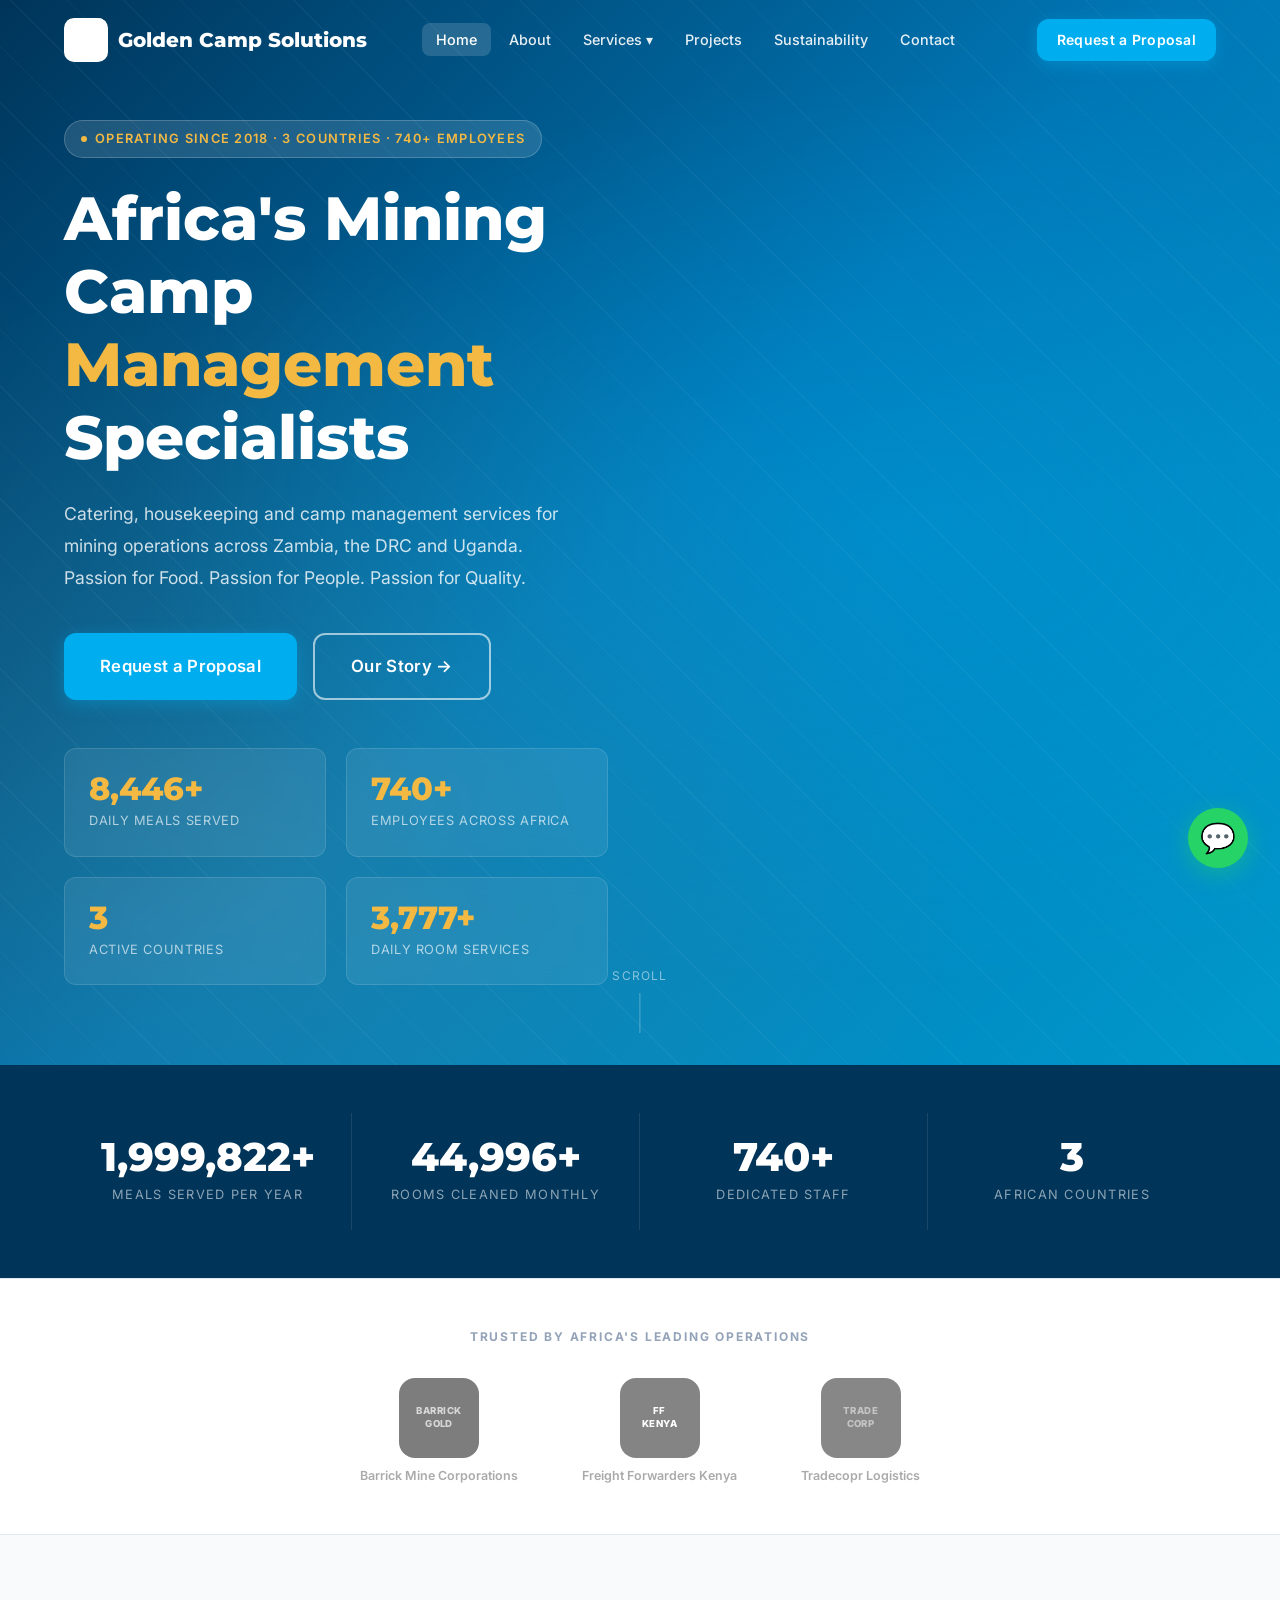
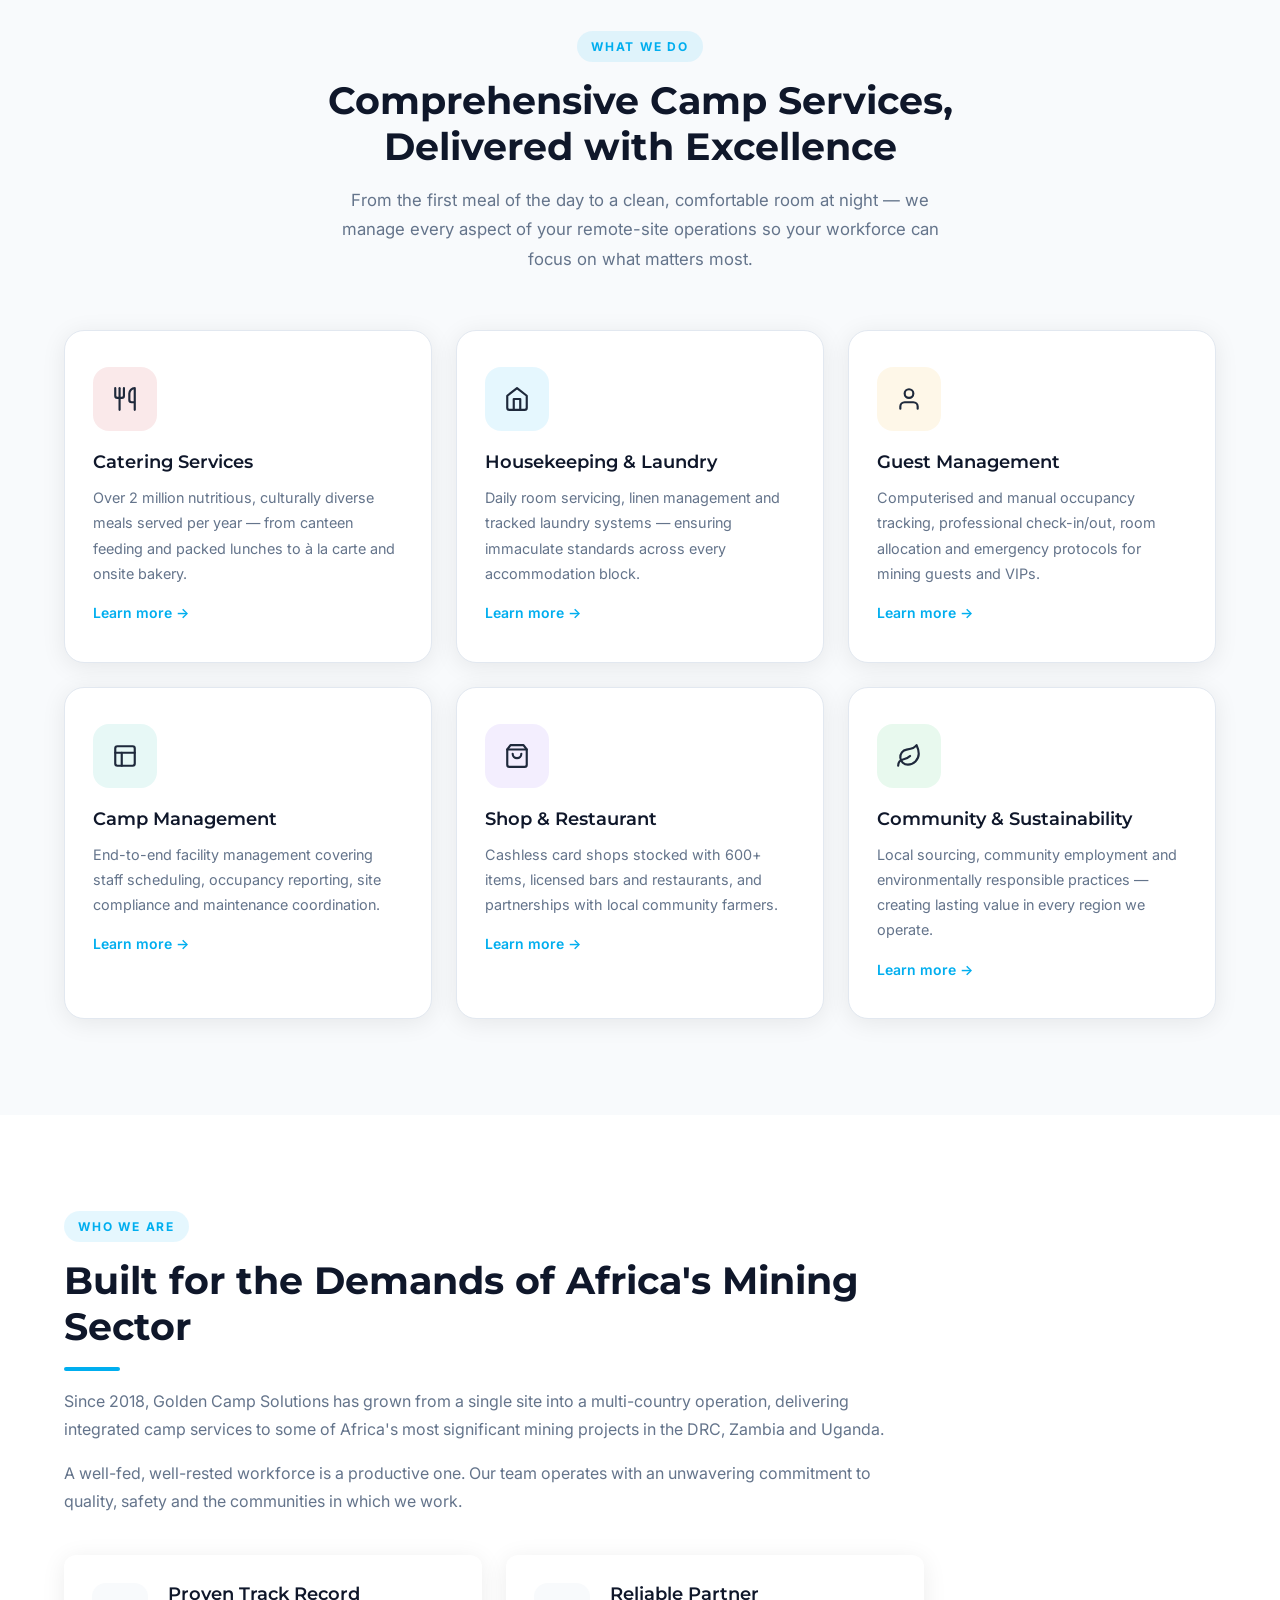
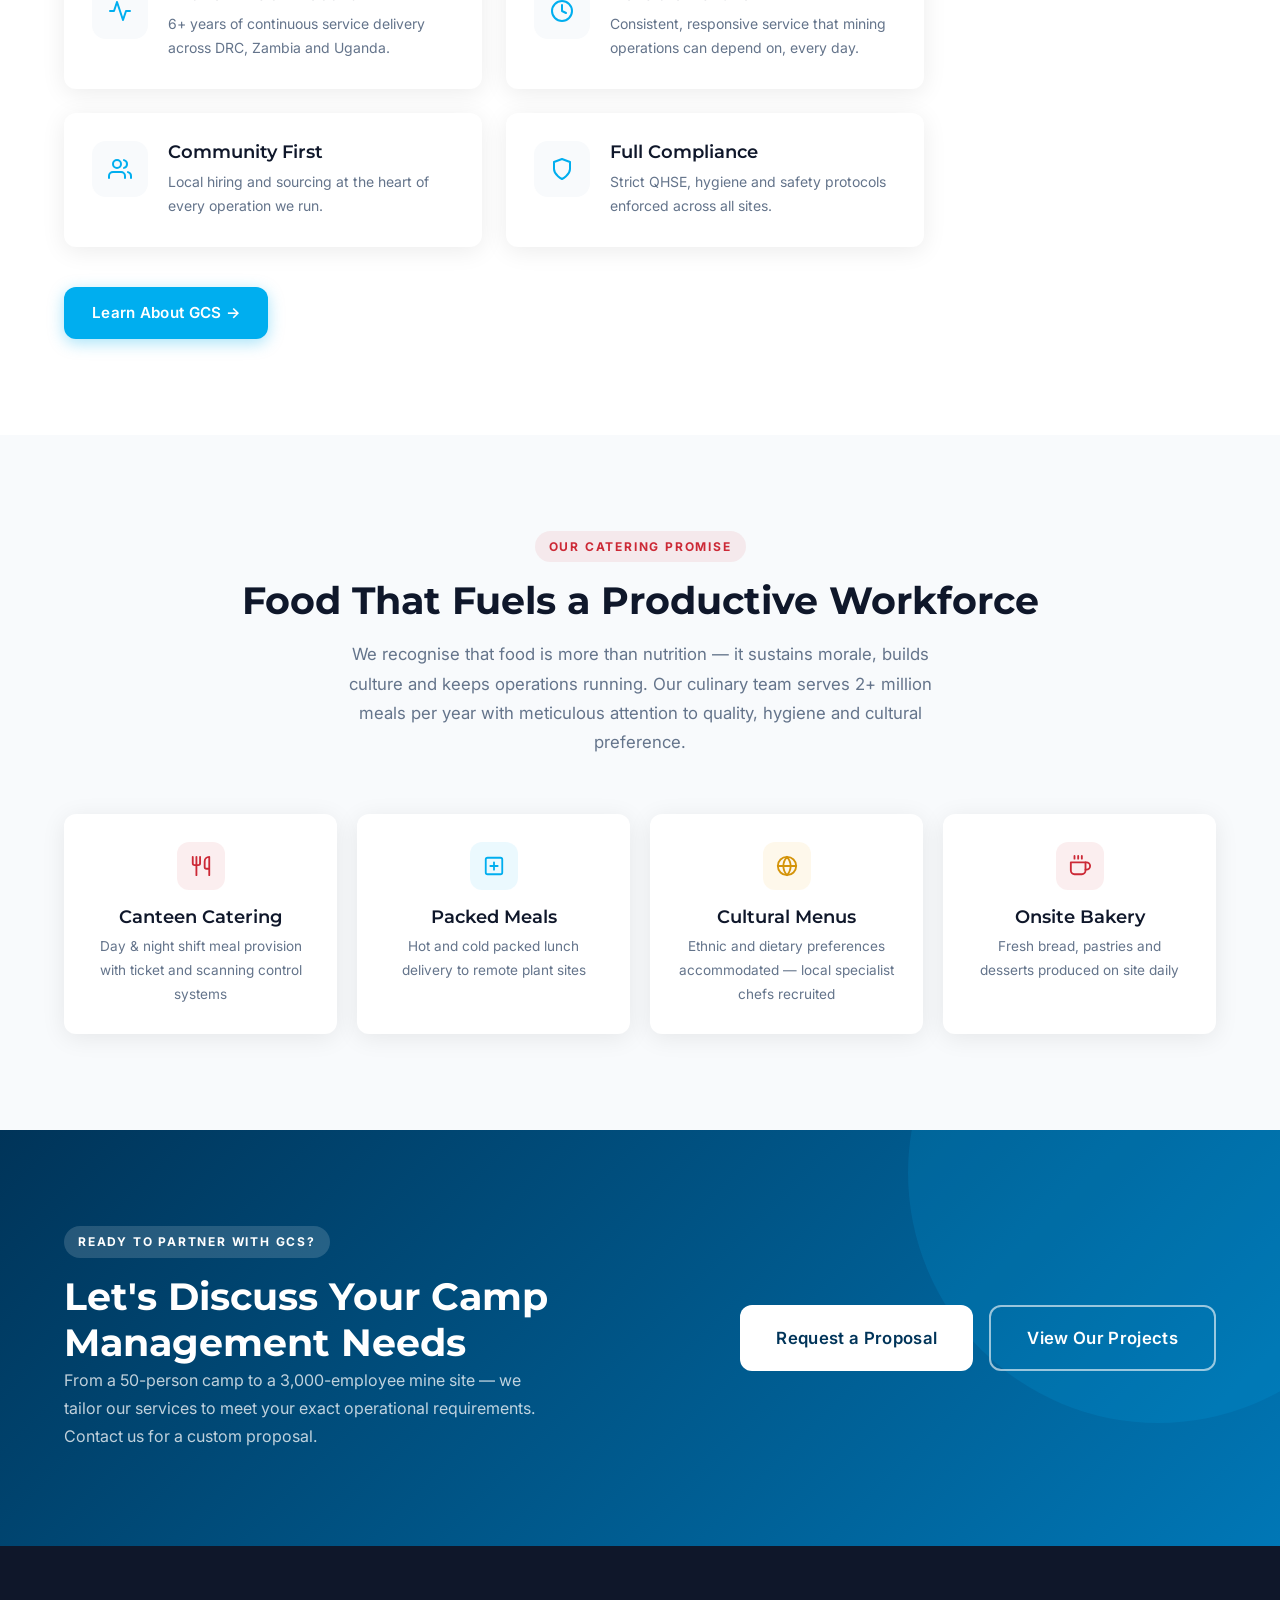
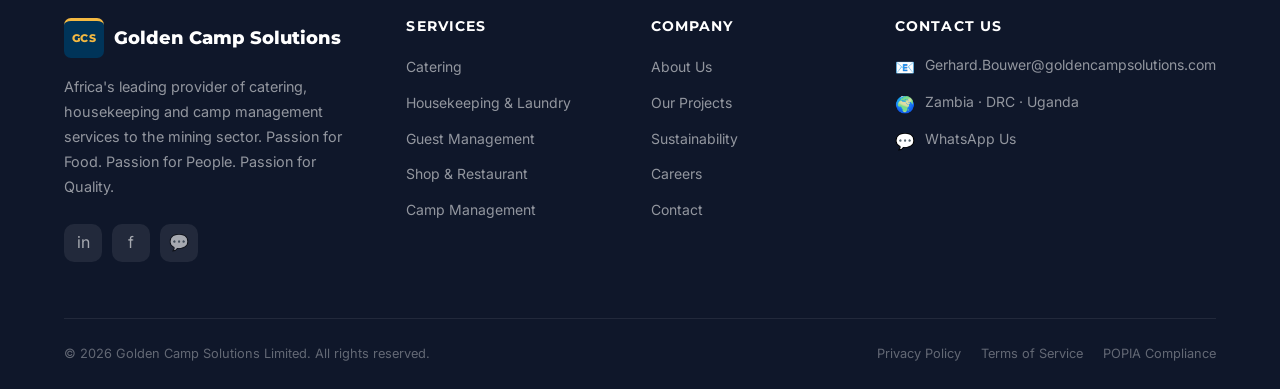
==== commit ed8ddddc: "Update index.html: remove map, add Trusted Partners section, update footer email" ====
--- a/index.html
+++ b/index.html
@@ -19,24 +19,7 @@
     <!-- Logo -->
     <a href="index.html" class="navbar-logo">
       <div class="logo-icon">
-        <svg class="logo-svg" viewBox="0 0 40 40" fill="none" xmlns="http://www.w3.org/2000/svg">
-          <!-- Cup (red) -->
-          <ellipse cx="14" cy="22" rx="8" ry="3.5" fill="#CC2936"/>
-          <rect x="6" y="14" width="16" height="10" rx="2" fill="#CC2936"/>
-          <ellipse cx="14" cy="14" rx="8" ry="3" fill="#E84855"/>
-          <!-- Saucer line -->
-          <ellipse cx="14" cy="22.5" rx="10" ry="2" fill="#AA1D29"/>
-          <!-- Handle -->
-          <path d="M22 16 Q28 16 28 20 Q28 24 22 24" stroke="#AA1D29" stroke-width="2.5" fill="none" stroke-linecap="round"/>
-          <!-- Steam -->
-          <path d="M10 11 Q11 8 10 5" stroke="#CC2936" stroke-width="1.5" stroke-linecap="round" fill="none" opacity="0.5"/>
-          <path d="M14 11 Q15 8 14 5" stroke="#CC2936" stroke-width="1.5" stroke-linecap="round" fill="none" opacity="0.5"/>
-          <path d="M18 11 Q19 8 18 5" stroke="#CC2936" stroke-width="1.5" stroke-linecap="round" fill="none" opacity="0.5"/>
-          <!-- Tent (blue) -->
-          <polygon points="28,30 22,18 34,18" fill="#00AEEF"/>
-          <polygon points="28,30 22,18 28,18" fill="#0077B6"/>
-          <rect x="25" y="24" width="6" height="6" rx="1" fill="#005080"/>
-        </svg>
+        <img src="assets/gcs-logo.svg" alt="Golden Camp Solutions" class="logo-img"/>
       </div>
       <span>Golden Camp Solutions</span>
     </a>
@@ -48,11 +31,11 @@
       <li class="nav-dropdown">
         <a href="services.html" class="nav-link">Services ▾</a>
         <div class="nav-dropdown-menu">
-          <a href="services.html#catering">🍽️ Catering</a>
-          <a href="services.html#housekeeping">🧹 Housekeeping & Laundry</a>
-          <a href="services.html#guest">🏠 Guest Management</a>
-          <a href="services.html#shop">🛒 Shop & Restaurant</a>
-          <a href="services.html#camp">⛺ Camp Management</a>
+          <a href="services.html#catering">Catering</a>
+          <a href="services.html#housekeeping">Housekeeping &amp; Laundry</a>
+          <a href="services.html#guest">Guest Management</a>
+          <a href="services.html#shop">Shop &amp; Restaurant</a>
+          <a href="services.html#camp">Camp Management</a>
         </div>
       </li>
       <li><a href="projects.html" class="nav-link">Projects</a></li>
@@ -92,7 +75,7 @@
         Operating Since 2018 · 3 Countries · 740+ Employees
       </div>
       <h1>Africa's Mining Camp <span>Management</span> Specialists</h1>
-      <p>Delivering world-class catering, housekeeping, camp management and facility services to mining operations across the African continent. Passion for Food. Passion for People. Passion for Quality.</p>
+      <p>Catering, housekeeping and camp management services for mining operations across Zambia, the DRC and Uganda. Passion for Food. Passion for People. Passion for Quality.</p>
       <div class="hero-btns">
         <a href="contact.html" class="btn btn-primary btn-lg">Request a Proposal</a>
         <a href="about.html" class="btn btn-outline btn-lg">Our Story →</a>
@@ -119,62 +102,6 @@
       </div>
     </div>
 
-    <!-- Right: Map Card -->
-    <div class="hero-visual">
-      <div class="hero-map-card">
-        <h3>🌍 Active Operations</h3>
-
-        <!-- Simple Africa SVG Map with highlighted countries -->
-        <div class="africa-svg-wrap">
-          <svg viewBox="0 0 200 240" xmlns="http://www.w3.org/2000/svg">
-            <!-- Africa outline simplified -->
-            <path d="M95 10 Q115 8 125 20 L130 35 Q138 40 135 55 L140 75 Q145 85 138 100 L142 120 Q148 140 140 160 L135 180 Q128 200 115 215 L100 228 Q85 235 75 225 L60 205 Q50 185 52 165 L45 145 Q38 125 45 108 L40 88 Q35 68 42 52 L50 35 Q58 18 75 12 Z" fill="rgba(255,255,255,0.08)" stroke="rgba(255,255,255,0.2)" stroke-width="1.5"/>
-
-            <!-- Zambia (highlighted gold) -->
-            <ellipse cx="105" cy="155" rx="14" ry="12" fill="#F4B942" opacity="0.9"/>
-            <text x="105" y="159" text-anchor="middle" font-size="8" fill="#003459" font-weight="bold">ZM</text>
-
-            <!-- DRC (highlighted blue) -->
-            <ellipse cx="88" cy="140" rx="18" ry="14" fill="#00AEEF" opacity="0.8"/>
-            <text x="88" y="144" text-anchor="middle" font-size="7.5" fill="white" font-weight="bold">DRC</text>
-
-            <!-- Uganda (highlighted red) -->
-            <ellipse cx="112" cy="120" rx="10" ry="9" fill="#CC2936" opacity="0.9"/>
-            <text x="112" y="124" text-anchor="middle" font-size="7" fill="white" font-weight="bold">UG</text>
-
-            <!-- Pulse dots -->
-            <circle cx="105" cy="155" r="3" fill="#F4B942"/>
-            <circle cx="88" cy="140" r="3" fill="white"/>
-            <circle cx="112" cy="120" r="3" fill="white"/>
-          </svg>
-        </div>
-
-        <!-- Locations -->
-        <div class="map-locations">
-          <div class="map-location">
-            <div class="map-loc-dot" style="background:#F4B942"></div>
-            <div class="info">
-              <div class="country">🇿🇲 Zambia</div>
-              <div class="site">Lumwana Mining Company</div>
-            </div>
-          </div>
-          <div class="map-location">
-            <div class="map-loc-dot" style="background:#00AEEF"></div>
-            <div class="info">
-              <div class="country">🇨🇩 DRC</div>
-              <div class="site">Kibali Gold Mine (Barrick)</div>
-            </div>
-          </div>
-          <div class="map-location">
-            <div class="map-loc-dot" style="background:#CC2936"></div>
-            <div class="info">
-              <div class="country">🇺🇬 Uganda</div>
-              <div class="site">Active Operations</div>
-            </div>
-          </div>
-        </div>
-      </div>
-    </div>
   </div>
 
   <!-- Scroll indicator -->
@@ -199,24 +126,41 @@
   <div class="container">
     <div class="stats-grid">
       <div class="stat-item fade-in">
-        <div class="stat-icon">🍽️</div>
         <span class="stat-num"><span data-target="2000000" data-suffix="+">0+</span></span>
         <div class="stat-label">Meals Served Per Year</div>
       </div>
       <div class="stat-item fade-in fade-in-delay-1">
-        <div class="stat-icon">🛏️</div>
         <span class="stat-num"><span data-target="45000" data-suffix="+">0+</span></span>
         <div class="stat-label">Rooms Cleaned Monthly</div>
       </div>
       <div class="stat-item fade-in fade-in-delay-2">
-        <div class="stat-icon">👷</div>
         <span class="stat-num"><span data-target="740" data-suffix="+">0+</span></span>
         <div class="stat-label">Dedicated Staff</div>
       </div>
       <div class="stat-item fade-in fade-in-delay-3">
-        <div class="stat-icon">🌍</div>
         <span class="stat-num"><span data-target="3">0</span></span>
         <div class="stat-label">African Countries</div>
+      </div>
+    </div>
+  </div>
+</section>
+
+<!-- ═══ TRUSTED PARTNERS ═══ -->
+<section class="clients-bar">
+  <div class="container">
+    <div class="clients-label">Trusted by Africa's Leading Operations</div>
+    <div class="clients-logos">
+      <div class="client-logo">
+        <div class="client-logo-badge" style="background:#1a2a3a;color:#F4B942;font-size:0.6rem;font-weight:800;width:80px;height:80px;border-radius:16px;display:flex;align-items:center;justify-content:center;text-align:center;line-height:1.3;">BARRICK<br/>GOLD</div>
+        <span style="font-size:0.78rem;font-weight:600;color:var(--gray-600);">Barrick Mine Corporations</span>
+      </div>
+      <div class="client-logo">
+        <div class="client-logo-badge" style="background:#0a3d5c;color:#ffffff;font-size:0.6rem;font-weight:800;width:80px;height:80px;border-radius:16px;display:flex;align-items:center;justify-content:center;text-align:center;line-height:1.3;">FF<br/>KENYA</div>
+        <span style="font-size:0.78rem;font-weight:600;color:var(--gray-600);">Freight Forwarders Kenya</span>
+      </div>
+      <div class="client-logo">
+        <div class="client-logo-badge" style="background:#1b4332;color:#52b788;font-size:0.6rem;font-weight:800;width:80px;height:80px;border-radius:16px;display:flex;align-items:center;justify-content:center;text-align:center;line-height:1.3;">TRADE<br/>CORP</div>
+        <span style="font-size:0.78rem;font-weight:600;color:var(--gray-600);">Tradecopr Logistics</span>
       </div>
     </div>
   </div>
@@ -233,39 +177,51 @@
 
     <div class="services-grid">
       <div class="service-card fade-in">
-        <div class="service-icon red">🍽️</div>
+        <div class="service-icon red">
+          <svg width="26" height="26" viewBox="0 0 24 24" fill="none" stroke="currentColor" stroke-width="2" stroke-linecap="round" stroke-linejoin="round"><path d="M3 2v7c0 1.1.9 2 2 2h4a2 2 0 002-2V2"/><path d="M7 2v20"/><path d="M21 15V2c-2.76 0-5 2.24-5 5v6c0 1.1.9 2 2 2h3zm0 0v7"/></svg>
+        </div>
         <h3>Catering Services</h3>
-        <p>Over 2 million nutritious, culturally diverse meals served per year. From canteen catering to braais, A la carte, industrial feeding and delivery to plant sites in containership.</p>
+        <p>Over 2 million nutritious, culturally diverse meals served per year — from canteen feeding and packed lunches to à la carte and onsite bakery.</p>
         <a href="services.html#catering" class="service-link">Learn more →</a>
       </div>
       <div class="service-card fade-in fade-in-delay-1">
-        <div class="service-icon blue">🧹</div>
-        <h3>Housekeeping & Laundry</h3>
-        <p>Meticulous daily room servicing, linen management, tracked laundry systems and deep-clean protocols ensuring immaculate standards across every accommodation block.</p>
+        <div class="service-icon blue">
+          <svg width="26" height="26" viewBox="0 0 24 24" fill="none" stroke="currentColor" stroke-width="2" stroke-linecap="round" stroke-linejoin="round"><path d="M3 9l9-7 9 7v11a2 2 0 01-2 2H5a2 2 0 01-2-2z"/><polyline points="9 22 9 12 15 12 15 22"/></svg>
+        </div>
+        <h3>Housekeeping &amp; Laundry</h3>
+        <p>Daily room servicing, linen management and tracked laundry systems — ensuring immaculate standards across every accommodation block.</p>
         <a href="services.html#housekeeping" class="service-link">Learn more →</a>
       </div>
       <div class="service-card fade-in fade-in-delay-2">
-        <div class="service-icon gold">🏠</div>
+        <div class="service-icon gold">
+          <svg width="26" height="26" viewBox="0 0 24 24" fill="none" stroke="currentColor" stroke-width="2" stroke-linecap="round" stroke-linejoin="round"><path d="M20 21v-2a4 4 0 00-4-4H8a4 4 0 00-4 4v2"/><circle cx="12" cy="7" r="4"/></svg>
+        </div>
         <h3>Guest Management</h3>
-        <p>Professional check-in/check-out, computerised and manual occupancy tracking, room allocation, emergency protocols and government guest coordination.</p>
+        <p>Computerised and manual occupancy tracking, professional check-in/out, room allocation and emergency protocols for mining guests and VIPs.</p>
         <a href="services.html#guest" class="service-link">Learn more →</a>
       </div>
       <div class="service-card fade-in">
-        <div class="service-icon teal">⛺</div>
+        <div class="service-icon teal">
+          <svg width="26" height="26" viewBox="0 0 24 24" fill="none" stroke="currentColor" stroke-width="2" stroke-linecap="round" stroke-linejoin="round"><rect x="3" y="3" width="18" height="18" rx="2"/><path d="M3 9h18"/><path d="M9 21V9"/></svg>
+        </div>
         <h3>Camp Management</h3>
-        <p>Full end-to-end facility management — from staff scheduling and occupancy reporting to site compliance, maintenance coordination and operational oversight.</p>
+        <p>End-to-end facility management covering staff scheduling, occupancy reporting, site compliance and maintenance coordination.</p>
         <a href="services.html#camp" class="service-link">Learn more →</a>
       </div>
       <div class="service-card fade-in fade-in-delay-1">
-        <div class="service-icon purple">🛒</div>
-        <h3>Shop & Restaurant</h3>
-        <p>Cashless card system shops with 600+ items, partnerships with local community farmers, fully licensed bars and restaurants serving diverse menus and fresh cuisine.</p>
+        <div class="service-icon purple">
+          <svg width="26" height="26" viewBox="0 0 24 24" fill="none" stroke="currentColor" stroke-width="2" stroke-linecap="round" stroke-linejoin="round"><path d="M6 2L3 6v14a2 2 0 002 2h14a2 2 0 002-2V6l-3-4z"/><line x1="3" y1="6" x2="21" y2="6"/><path d="M16 10a4 4 0 01-8 0"/></svg>
+        </div>
+        <h3>Shop &amp; Restaurant</h3>
+        <p>Cashless card shops stocked with 600+ items, licensed bars and restaurants, and partnerships with local community farmers.</p>
         <a href="services.html#shop" class="service-link">Learn more →</a>
       </div>
       <div class="service-card fade-in fade-in-delay-2">
-        <div class="service-icon green">🌿</div>
-        <h3>Community & Sustainability</h3>
-        <p>Committed to local sourcing, community employment and environmentally responsible practices. We empower local economies wherever we operate across Africa.</p>
+        <div class="service-icon green">
+          <svg width="26" height="26" viewBox="0 0 24 24" fill="none" stroke="currentColor" stroke-width="2" stroke-linecap="round" stroke-linejoin="round"><path d="M11 20A7 7 0 019.8 6.1C15.5 5 17 4.48 19 2c1 2 2 4.18 2 8 0 5.5-4.78 10-10 10z"/><path d="M2 21c0-3 1.85-5.36 5.08-6C9.5 14.52 12 13 13 12"/></svg>
+        </div>
+        <h3>Community &amp; Sustainability</h3>
+        <p>Local sourcing, community employment and environmentally responsible practices — creating lasting value in every region we operate.</p>
         <a href="sustainability.html" class="service-link">Learn more →</a>
       </div>
     </div>
@@ -275,140 +231,57 @@
 <!-- ═══ WHO WE ARE ═══ -->
 <section class="section">
   <div class="container">
-    <div class="ops-grid">
-      <!-- Left: Text -->
+    <div style="max-width:860px;">
       <div class="fade-in">
         <span class="section-label">Who We Are</span>
         <h2>Built for the Demands of Africa's Mining Sector</h2>
         <div class="divider"></div>
-        <p>Since 2018, Golden Camp Solutions has grown from a single site into a multi-country operation, delivering exceptional camp services to some of Africa's most significant mining projects including Barrick Gold's Kibali Gold Mine in the DRC and the Lumwana Mining Company in Zambia.</p>
-        <p style="margin-top:16px;">We understand that a well-fed, well-rested and well-serviced workforce is a productive one. Our agile, dedicated team operates with an unwavering commitment to quality, safety and the communities in which we work.</p>
-        <div class="why-grid" style="margin-top:32px;">
-          <div class="why-card">
-            <div class="why-icon">🏆</div>
-            <div class="why-text">
-              <h4>Proven Track Record</h4>
-              <p>6+ years delivering across DRC, Zambia and Uganda.</p>
-            </div>
-          </div>
-          <div class="why-card">
-            <div class="why-icon">🤝</div>
-            <div class="why-text">
-              <h4>Trusted by Barrick</h4>
-              <p>Preferred partner to one of Africa's largest gold producers.</p>
-            </div>
-          </div>
-          <div class="why-card">
-            <div class="why-icon">🌿</div>
-            <div class="why-text">
-              <h4>Community First</h4>
-              <p>Local sourcing and employment at the heart of everything.</p>
-            </div>
-          </div>
-          <div class="why-card">
-            <div class="why-icon">📋</div>
-            <div class="why-text">
-              <h4>Full Compliance</h4>
-              <p>Strict QHSE, hygiene and safety protocols across all sites.</p>
-            </div>
-          </div>
-        </div>
-        <a href="about.html" class="btn btn-primary" style="margin-top:32px;">Learn About GCS →</a>
-      </div>
-
-      <!-- Right: Country Cards -->
-      <div class="fade-in fade-in-delay-1">
-        <div class="ops-map-bg">
-          <h4 style="margin-bottom:20px;color:var(--gray-800);">🌍 Where We Operate</h4>
-          <div class="country-cards">
-            <div class="country-card">
-              <div class="country-flag">🇿🇲</div>
-              <div class="country-info">
-                <h4>Zambia</h4>
-                <p>Lumwana Mining Company · Copperbelt</p>
-              </div>
-              <div class="country-badge">
-                <span class="badge badge-blue">450 staff</span>
-                <span class="badge badge-gold">5,964 meals/day</span>
-              </div>
-            </div>
-            <div class="country-card">
-              <div class="country-flag">🇨🇩</div>
-              <div class="country-info">
-                <h4>DR Congo</h4>
-                <p>Kibali Gold Mine · Haut-Uélé Province</p>
-              </div>
-              <div class="country-badge">
-                <span class="badge badge-blue">282 staff</span>
-                <span class="badge badge-gold">2,392 meals/day</span>
-              </div>
-            </div>
-            <div class="country-card">
-              <div class="country-flag">🇺🇬</div>
-              <div class="country-info">
-                <h4>Uganda</h4>
-                <p>Active Operations</p>
-              </div>
-              <div class="country-badge">
-                <span class="badge badge-blue">8 staff</span>
-                <span class="badge badge-gold">90 meals/day</span>
-              </div>
-            </div>
-          </div>
-
-          <!-- Summary boxes -->
-          <div style="display:grid;grid-template-columns:1fr 1fr 1fr;gap:12px;margin-top:24px;">
-            <div style="background:rgba(0,174,239,0.08);border-radius:10px;padding:16px;text-align:center;">
-              <div style="font-size:1.5rem;font-weight:800;color:var(--blue);font-family:'Montserrat',sans-serif;">174K+</div>
-              <div style="font-size:0.7rem;color:var(--gray-500);text-transform:uppercase;letter-spacing:0.08em;margin-top:4px;">Meals / Month</div>
-            </div>
-            <div style="background:rgba(244,185,66,0.1);border-radius:10px;padding:16px;text-align:center;">
-              <div style="font-size:1.5rem;font-weight:800;color:var(--gold-dark);font-family:'Montserrat',sans-serif;">75K+</div>
-              <div style="font-size:0.7rem;color:var(--gray-500);text-transform:uppercase;letter-spacing:0.08em;margin-top:4px;">Rooms / Month</div>
-            </div>
-            <div style="background:rgba(204,41,54,0.06);border-radius:10px;padding:16px;text-align:center;">
-              <div style="font-size:1.5rem;font-weight:800;color:var(--red);font-family:'Montserrat',sans-serif;">26T+</div>
-              <div style="font-size:0.7rem;color:var(--gray-500);text-transform:uppercase;letter-spacing:0.08em;margin-top:4px;">Laundry / Month</div>
-            </div>
-          </div>
-        </div>
-      </div>
-    </div>
-  </div>
-</section>
-
-<!-- ═══ CLIENTS ═══ -->
-<section class="clients-bar">
-  <div class="container">
-    <p class="clients-label">Trusted Partners &amp; Clients</p>
-    <div class="clients-logos">
-      <div class="client-logo">
-        <div class="client-logo-badge" style="background:linear-gradient(135deg,#003459,#0077B6);color:white;">
-          BARRICK<br/>GOLD
-        </div>
-        <p>Barrick Gold Corporation</p>
-      </div>
-      <div class="client-logo">
-        <div class="client-logo-badge" style="background:linear-gradient(135deg,#FF6B00,#CC4400);color:white;">
-          KGM<br/>DRC
-        </div>
-        <p>Kibali Gold Mine</p>
-      </div>
-      <div class="client-logo">
-        <div class="client-logo-badge" style="background:linear-gradient(135deg,#1B4332,#2D6A4F);color:white;">
-          LMC<br/>ZAMBIA
-        </div>
-        <p>Lumwana Mining Co.</p>
-      </div>
-      <div class="client-logo">
-        <div class="client-logo-badge" style="background:linear-gradient(135deg,var(--blue-deep),var(--blue));color:white;">
-          GCS<br/>UG
-        </div>
-        <p>Uganda Operations</p>
-      </div>
-    </div>
-  </div>
-</section>
+        <p>Since 2018, Golden Camp Solutions has grown from a single site into a multi-country operation, delivering integrated camp services to some of Africa's most significant mining projects in the DRC, Zambia and Uganda.</p>
+        <p style="margin-top:16px;">A well-fed, well-rested workforce is a productive one. Our team operates with an unwavering commitment to quality, safety and the communities in which we work.</p>
+      </div>
+      <div class="why-grid" style="margin-top:40px;">
+        <div class="why-card fade-in">
+          <div class="why-icon">
+            <svg width="24" height="24" viewBox="0 0 24 24" fill="none" stroke="#00AEEF" stroke-width="2" stroke-linecap="round" stroke-linejoin="round"><polyline points="22 12 18 12 15 21 9 3 6 12 2 12"/></svg>
+          </div>
+          <div class="why-text">
+            <h4>Proven Track Record</h4>
+            <p>6+ years of continuous service delivery across DRC, Zambia and Uganda.</p>
+          </div>
+        </div>
+        <div class="why-card fade-in fade-in-delay-1">
+          <div class="why-icon">
+            <svg width="24" height="24" viewBox="0 0 24 24" fill="none" stroke="#00AEEF" stroke-width="2" stroke-linecap="round" stroke-linejoin="round"><circle cx="12" cy="12" r="10"/><polyline points="12 6 12 12 16 14"/></svg>
+          </div>
+          <div class="why-text">
+            <h4>Reliable Partner</h4>
+            <p>Consistent, responsive service that mining operations can depend on, every day.</p>
+          </div>
+        </div>
+        <div class="why-card fade-in fade-in-delay-2">
+          <div class="why-icon">
+            <svg width="24" height="24" viewBox="0 0 24 24" fill="none" stroke="#00AEEF" stroke-width="2" stroke-linecap="round" stroke-linejoin="round"><path d="M17 21v-2a4 4 0 00-4-4H5a4 4 0 00-4 4v2"/><circle cx="9" cy="7" r="4"/><path d="M23 21v-2a4 4 0 00-3-3.87"/><path d="M16 3.13a4 4 0 010 7.75"/></svg>
+          </div>
+          <div class="why-text">
+            <h4>Community First</h4>
+            <p>Local hiring and sourcing at the heart of every operation we run.</p>
+          </div>
+        </div>
+        <div class="why-card fade-in fade-in-delay-3">
+          <div class="why-icon">
+            <svg width="24" height="24" viewBox="0 0 24 24" fill="none" stroke="#00AEEF" stroke-width="2" stroke-linecap="round" stroke-linejoin="round"><path d="M12 22s8-4 8-10V5l-8-3-8 3v7c0 6 8 10 8 10z"/></svg>
+          </div>
+          <div class="why-text">
+            <h4>Full Compliance</h4>
+            <p>Strict QHSE, hygiene and safety protocols enforced across all sites.</p>
+          </div>
+        </div>
+      </div>
+      <a href="about.html" class="btn btn-primary fade-in" style="margin-top:40px;display:inline-flex;">Learn About GCS →</a>
+    </div>
+  </div>
+</section>
+
 
 <!-- ═══ SERVICES SPOTLIGHT ═══ -->
 <section class="section bg-off">
@@ -421,24 +294,24 @@
 
     <div style="display:grid;grid-template-columns:repeat(4,1fr);gap:20px;">
       <div style="background:var(--white);border-radius:var(--radius);padding:28px;box-shadow:var(--shadow);text-align:center;" class="fade-in">
-        <div style="font-size:2.5rem;margin-bottom:12px;">🥘</div>
+        <div style="width:48px;height:48px;background:rgba(204,41,54,0.08);border-radius:12px;display:flex;align-items:center;justify-content:center;margin:0 auto 16px;"><svg width="22" height="22" viewBox="0 0 24 24" fill="none" stroke="#CC2936" stroke-width="2" stroke-linecap="round" stroke-linejoin="round"><path d="M3 2v7c0 1.1.9 2 2 2h4a2 2 0 002-2V2"/><path d="M7 2v20"/><path d="M21 15V2c-2.76 0-5 2.24-5 5v6c0 1.1.9 2 2 2h3zm0 0v7"/></svg></div>
         <h4 style="margin-bottom:8px;">Canteen Catering</h4>
-        <p style="font-size:0.85rem;">Day & night shift meal provision with ticket/scanning control systems</p>
+        <p style="font-size:0.85rem;">Day &amp; night shift meal provision with ticket and scanning control systems</p>
       </div>
       <div style="background:var(--white);border-radius:var(--radius);padding:28px;box-shadow:var(--shadow);text-align:center;" class="fade-in fade-in-delay-1">
-        <div style="font-size:2.5rem;margin-bottom:12px;">🥡</div>
+        <div style="width:48px;height:48px;background:rgba(0,174,239,0.08);border-radius:12px;display:flex;align-items:center;justify-content:center;margin:0 auto 16px;"><svg width="22" height="22" viewBox="0 0 24 24" fill="none" stroke="#00AEEF" stroke-width="2" stroke-linecap="round" stroke-linejoin="round"><rect x="3" y="3" width="18" height="18" rx="2"/><path d="M8 12h8"/><path d="M12 8v8"/></svg></div>
         <h4 style="margin-bottom:8px;">Packed Meals</h4>
-        <p style="font-size:0.85rem;">Hot and cold packed lunch delivery to remote plant sites in containership</p>
+        <p style="font-size:0.85rem;">Hot and cold packed lunch delivery to remote plant sites</p>
       </div>
       <div style="background:var(--white);border-radius:var(--radius);padding:28px;box-shadow:var(--shadow);text-align:center;" class="fade-in fade-in-delay-2">
-        <div style="font-size:2.5rem;margin-bottom:12px;">🌍</div>
+        <div style="width:48px;height:48px;background:rgba(244,185,66,0.1);border-radius:12px;display:flex;align-items:center;justify-content:center;margin:0 auto 16px;"><svg width="22" height="22" viewBox="0 0 24 24" fill="none" stroke="#D4940A" stroke-width="2" stroke-linecap="round" stroke-linejoin="round"><circle cx="12" cy="12" r="10"/><line x1="2" y1="12" x2="22" y2="12"/><path d="M12 2a15.3 15.3 0 014 10 15.3 15.3 0 01-4 10 15.3 15.3 0 01-4-10 15.3 15.3 0 014-10z"/></svg></div>
         <h4 style="margin-bottom:8px;">Cultural Menus</h4>
         <p style="font-size:0.85rem;">Ethnic and dietary preferences accommodated — local specialist chefs recruited</p>
       </div>
       <div style="background:var(--white);border-radius:var(--radius);padding:28px;box-shadow:var(--shadow);text-align:center;" class="fade-in fade-in-delay-3">
-        <div style="font-size:2.5rem;margin-bottom:12px;">🥖</div>
+        <div style="width:48px;height:48px;background:rgba(204,41,54,0.08);border-radius:12px;display:flex;align-items:center;justify-content:center;margin:0 auto 16px;"><svg width="22" height="22" viewBox="0 0 24 24" fill="none" stroke="#CC2936" stroke-width="2" stroke-linecap="round" stroke-linejoin="round"><path d="M18 8h1a4 4 0 010 8h-1"/><path d="M2 8h16v9a4 4 0 01-4 4H6a4 4 0 01-4-4V8z"/><line x1="6" y1="1" x2="6" y2="4"/><line x1="10" y1="1" x2="10" y2="4"/><line x1="14" y1="1" x2="14" y2="4"/></svg></div>
         <h4 style="margin-bottom:8px;">Onsite Bakery</h4>
-        <p style="font-size:0.85rem;">Fresh baked products daily — bread, pastries and desserts produced on site</p>
+        <p style="font-size:0.85rem;">Fresh bread, pastries and desserts produced on site daily</p>
       </div>
     </div>
   </div>
@@ -468,7 +341,7 @@
       <!-- Brand -->
       <div class="footer-brand">
         <div class="footer-logo">
-          <div class="footer-logo-icon">☕</div>
+          <div class="footer-logo-icon" style="background:#003459;border-radius:7px;padding:4px 8px;font-size:0.7rem;font-weight:800;color:#F4B942;letter-spacing:0.05em;border-top:3px solid #F4B942;">GCS</div>
           <span>Golden Camp Solutions</span>
         </div>
         <p>Africa's leading provider of catering, housekeeping and camp management services to the mining sector. Passion for Food. Passion for People. Passion for Quality.</p>
@@ -507,7 +380,7 @@
       <div class="footer-col">
         <h5>Contact Us</h5>
         <ul class="footer-contact">
-          <li><span>📧</span><a href="mailto:info@goldencampsolutions.com" style="color:rgba(255,255,255,0.55);">info@goldencampsolutions.com</a></li>
+          <li><span>📧</span><a href="mailto:Gerhard.Bouwer@goldencampsolutions.com" style="color:rgba(255,255,255,0.55);">Gerhard.Bouwer@goldencampsolutions.com</a></li>
           <li><span>🌍</span>Zambia · DRC · Uganda</li>
           <li><span>💬</span><a href="https://wa.me/260000000000" style="color:rgba(255,255,255,0.55);">WhatsApp Us</a></li>
         </ul>
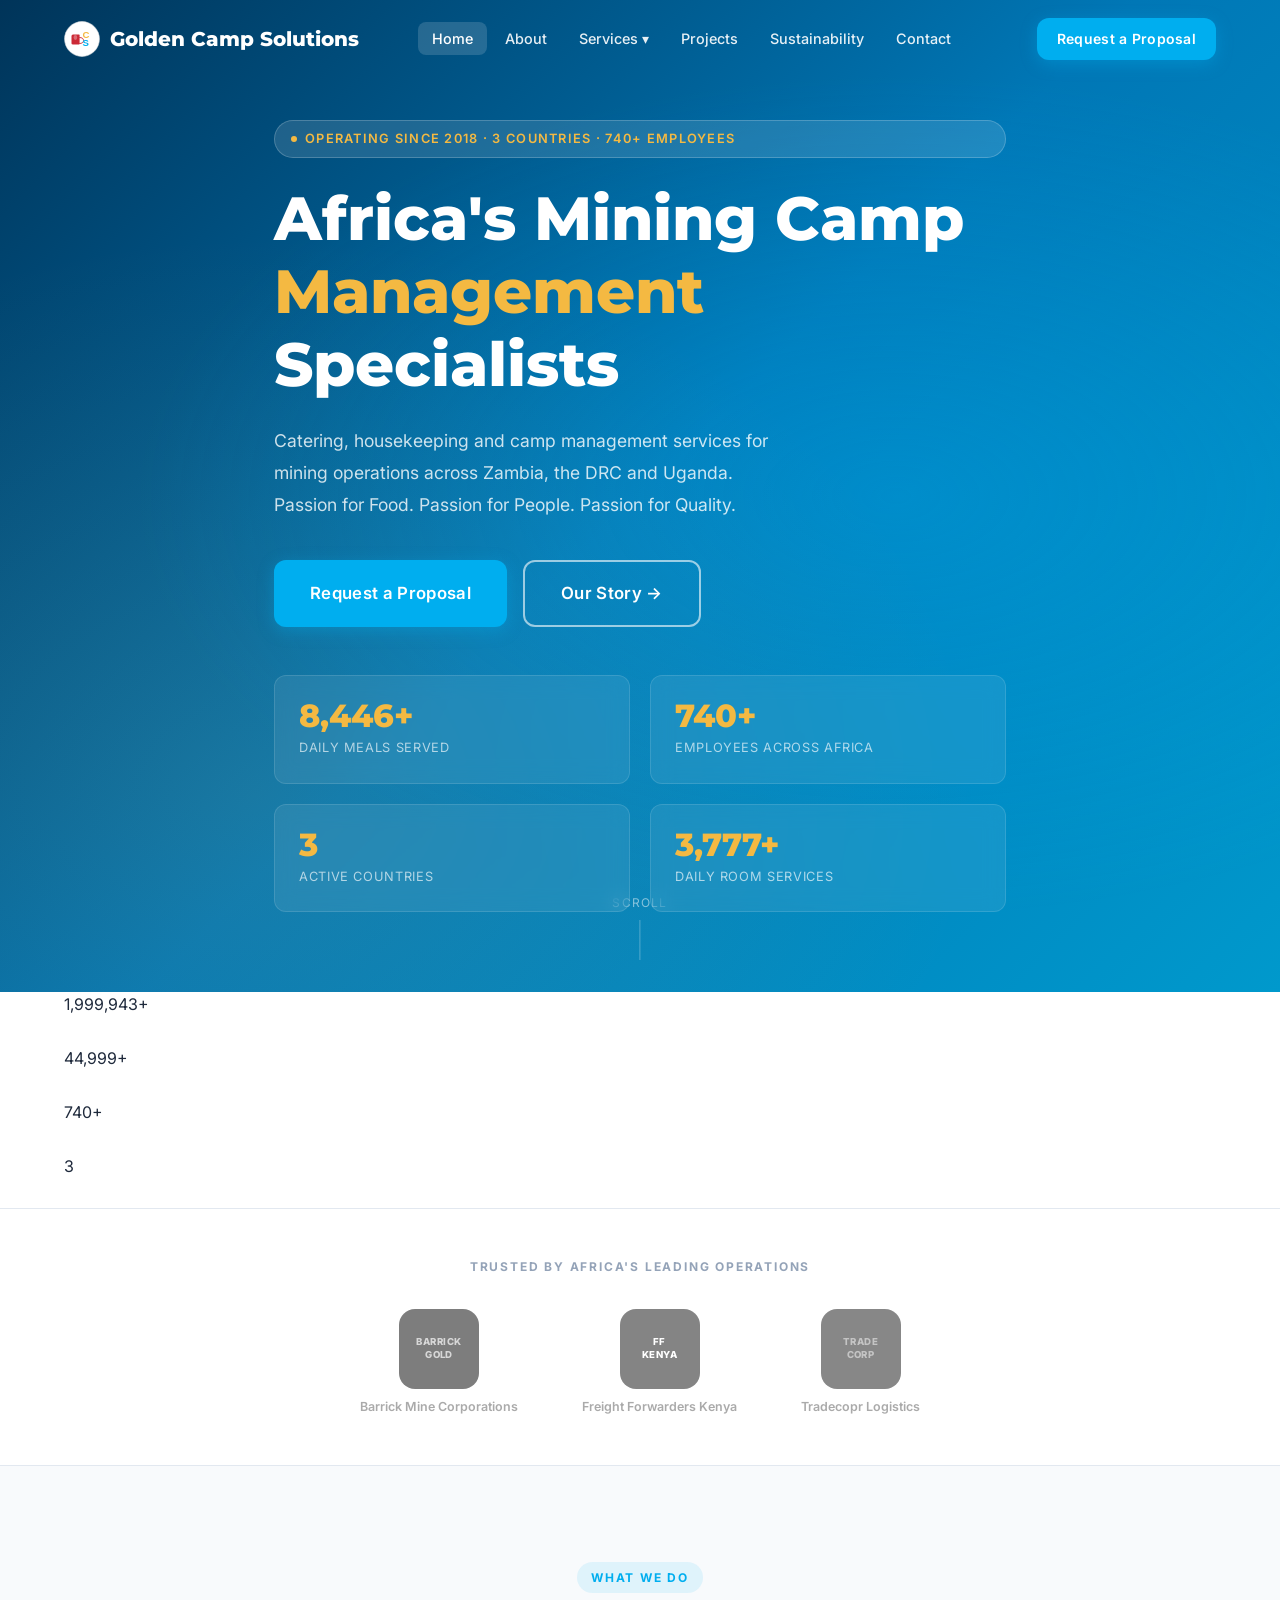
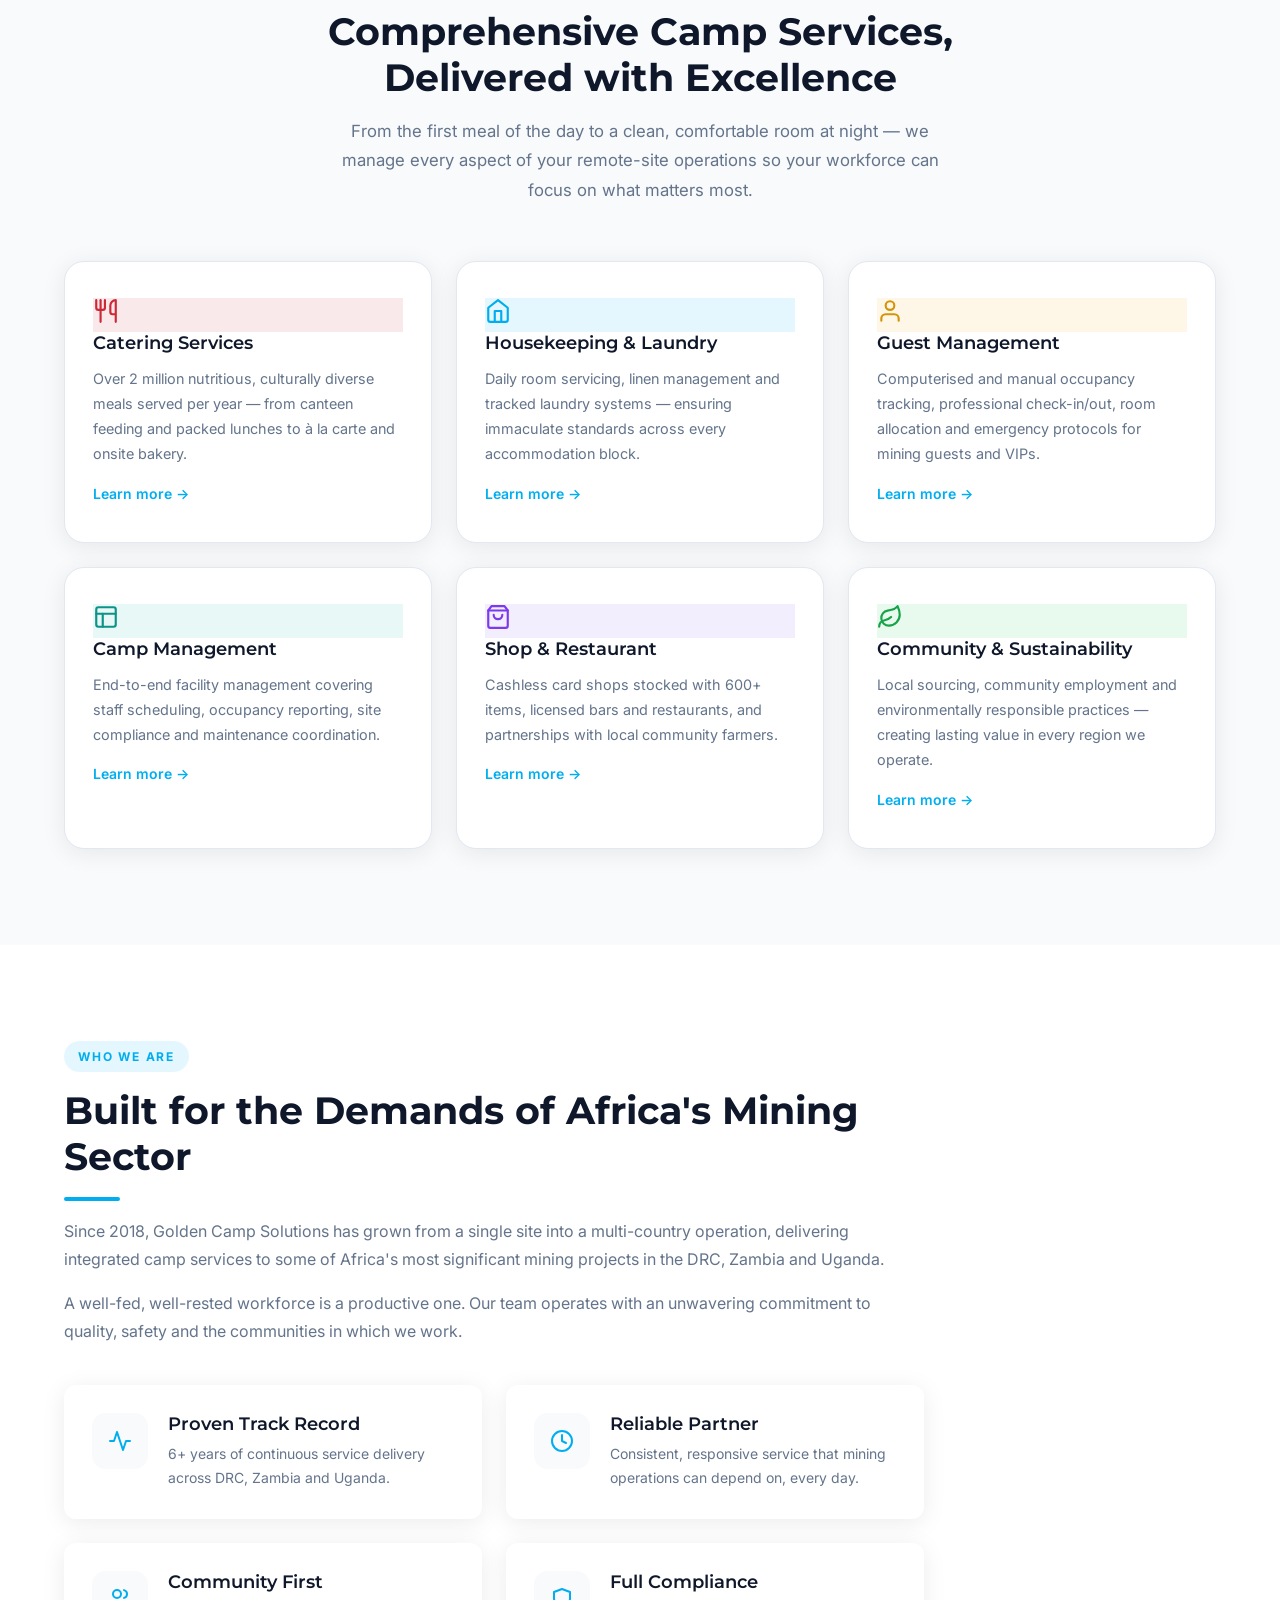
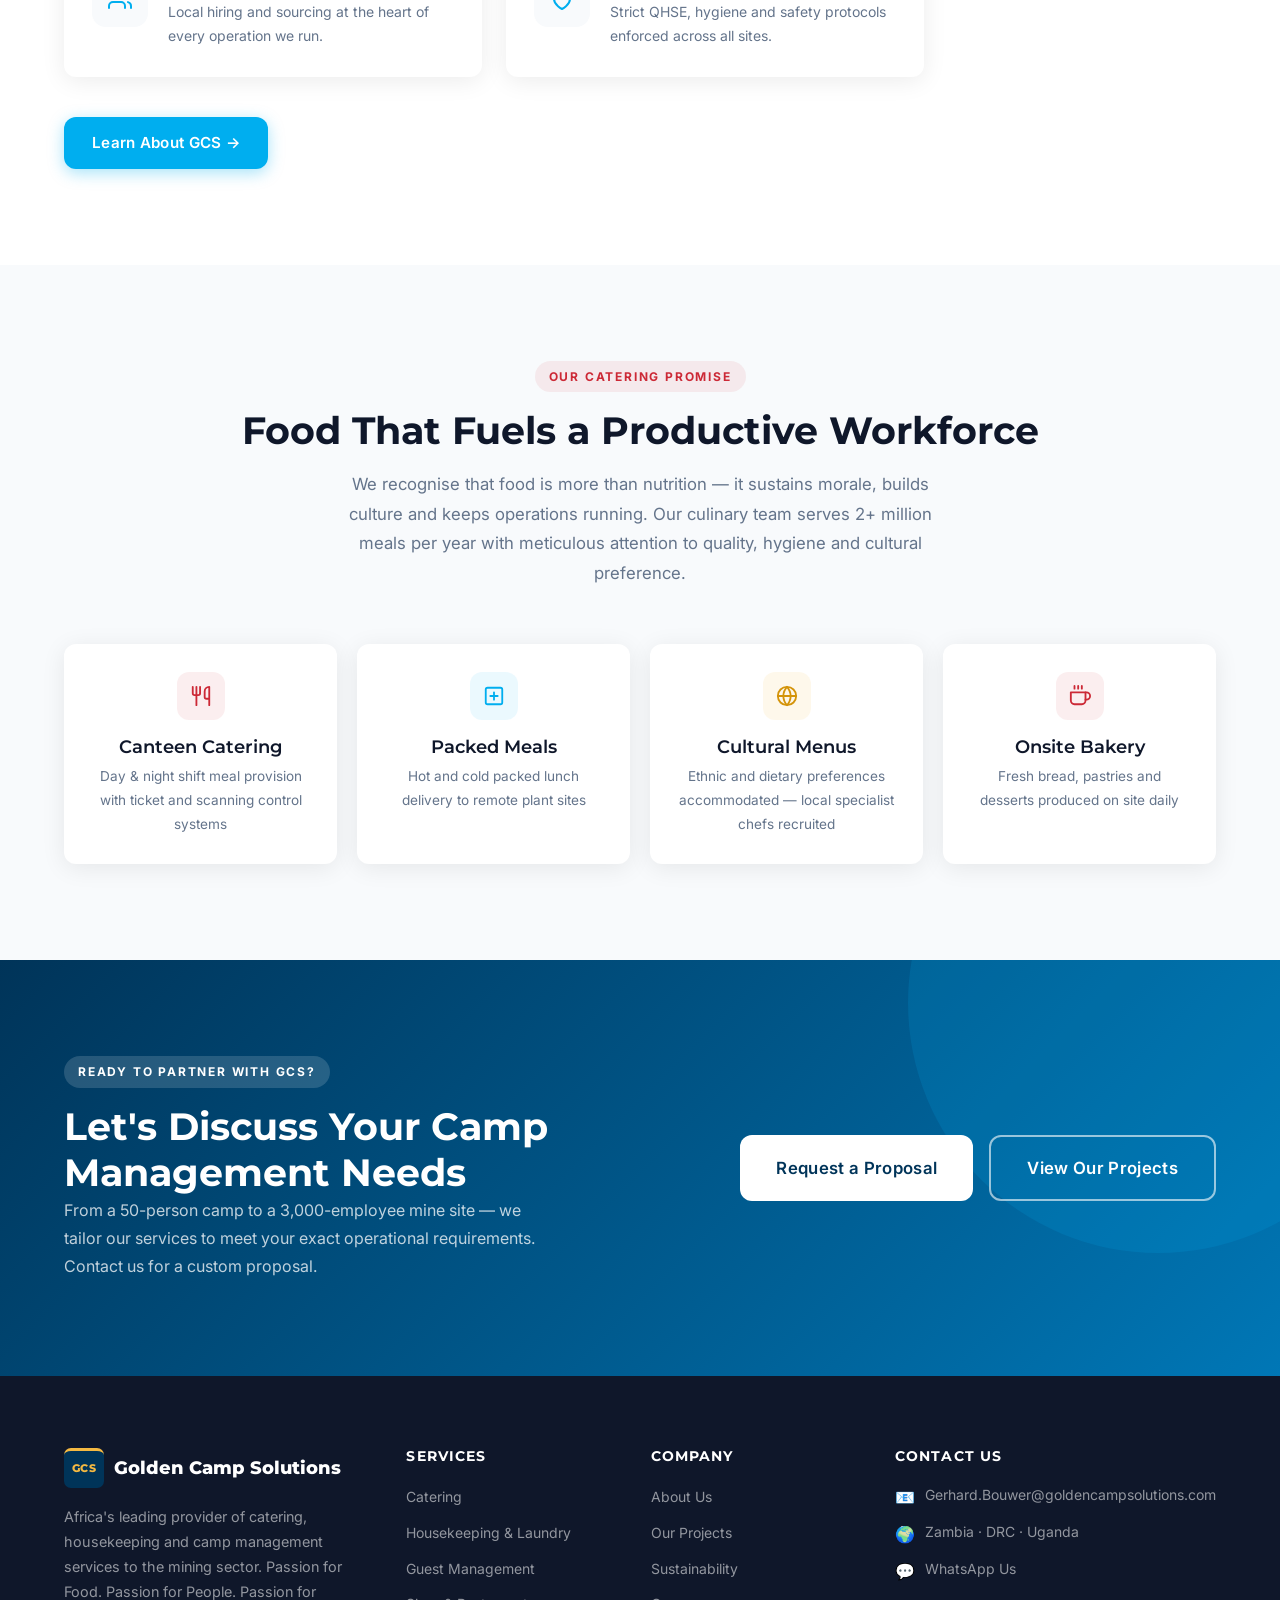
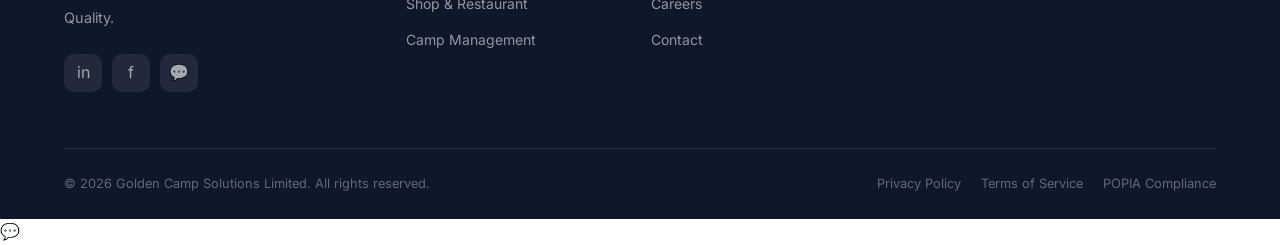
==== commit 34eca4d7: "Flatten home page hero section to use full page width" ====
--- a/index.html
+++ b/index.html
@@ -67,9 +67,8 @@
 <!-- ═══ HERO ═══ -->
 <section class="hero">
   <div class="hero-pattern"></div>
-  <div class="hero-content">
-    <!-- Left: Text -->
-    <div class="hero-left">
+  <div class="container">
+    <div class="hero-content">
       <div class="hero-tag">
         <span class="dot"></span>
         Operating Since 2018 · 3 Countries · 740+ Employees
@@ -101,7 +100,6 @@
         </div>
       </div>
     </div>
-
   </div>
 
   <!-- Scroll indicator -->
--- a/css/styles.css
+++ b/css/styles.css
@@ -4,6 +4,9 @@
    ============================================================ */
 
 @import url('https://fonts.googleapis.com/css2?family=Inter:wght@300;400;500;600;700;800&family=Montserrat:wght@600;700;800&display=swap');
+
+/* Offset anchor links for fixed navbar */
+html { scroll-padding-top: 90px; }
 
 /* ─── CSS VARIABLES ─── */
 :root {
@@ -192,14 +195,12 @@
 }
 .navbar.scrolled .navbar-logo { color: var(--blue-deep); }
 .logo-icon {
-  width: 44px; height: 44px;
-  background: var(--white);
-  border-radius: 10px;
-  display: flex; align-items: center; justify-content: center;
-  overflow: hidden;
+  height: 38px;
+  display: flex; align-items: center;
   flex-shrink: 0;
 }
-.logo-svg { width: 38px; height: 38px; }
+.logo-svg { height: 38px; width: auto; }
+.logo-img  { height: 36px; width: auto; }
 
 .navbar-nav {
   display: flex;
@@ -239,7 +240,7 @@
   min-width: 200px;
   opacity: 0;
   visibility: hidden;
-  transition: all var(--transition);
+  transition: all var(---transition);
   pointer-events: none;
 }
 .nav-dropdown:hover .nav-dropdown-menu {
@@ -251,7 +252,7 @@
   display: block;
   padding: 10px 14px;
   font-size: 0.875rem;
-  color: var(--gray-700);
+  color: var(--gray-800);
   border-radius: 8px;
   transition: all var(--transition);
 }
@@ -326,8 +327,7 @@
   background-image: repeating-linear-gradient(
     45deg,
     #fff 0px, #fff 1px,
-    transparent 1px, transparent 40px
-  );
+    transparent 1px, transparent 40px*   );
 }
 .hero-content {
   position: relative;
@@ -336,9 +336,8 @@
   margin: 0 auto;
   padding: 120px 24px 80px;
   display: grid;
-  grid-template-columns: 1fr 1fr;
-  gap: 64px;
-  align-items: center;
+  grid-template-columns: 1fr;
+  max-width: 780px;
 }
 .hero-tag {
   display: inline-flex;
@@ -459,7 +458,7 @@
   color: rgba(255,255,255,0.6);
 }
 
-/* Africa SVG Map */
+/* Africa SVG [ap */
 .africa-svg-wrap {
   width: 100%;
   max-width: 300px;
@@ -469,28 +468,7 @@
 .africa-svg-wrap svg { width: 100%; height: auto; }
 
 /* ─── STATS BAR ─── */
-.stats-bar {
-  background: var(--blue-deep);
-  padding: 48px 0;
-}
-.stats-grid {
-  display: grid;
-  grid-template-columns: repeat(4, 1fr);
-  gap: 0;
-}
-.stat-item {
-  text-align: center;
-  padding: 24px;
-  border-right: 1px solid rgba(255,255,255,0.1);
-}
-.stat-item:last-child { border-right: none; }
-.stat-num {
-  font-family: 'Montserrat', sans-serif;
-  font-size: 2.5rem;
-  font-weight: 800;
-  color: var(--white);
-  line-height: 1;
-  display: block;
+.;
 }
 .stat-num .suffix { color: var(--gold); }
 .stat-label {
@@ -534,19 +512,19 @@
 .service-card:hover { transform: translateY(-6px); box-shadow: var(--shadow-lg); }
 .service-card:hover::before { transform: scaleX(1); }
 
-.service-icon {
-  width: 64px; height: 64px;
-  border-radius: 16px;
+.age-icon {
+  width: 60px; height: 60px;
+  border-radius: 14px;
   display: flex; align-items: center; justify-content: center;
-  font-size: 1.8rem;
   margin-bottom: 20px;
-}
-.service-icon.blue   { background: rgba(0,174,239,0.1); }
-.service-icon.red    { background: rgba(204,41,54,0.1); }
-.service-icon.gold   { background: rgba(244,185,66,0.12); }
-.service-icon.green  { background: rgba(34,197,94,0.1); }
-.service-icon.purple { background: rgba(139,92,246,0.1); }
-.service-icon.teal   { background: rgba(20,184,166,0.1); }
+  flex-shrink: 0;
+}
+.service-icon.blue    { background: rgba(0,174,239,0.1);    color: var(--blue); }
+.service-icon.red    { background: rgba(204,41,54,0.1);    color: var(--red); }
+.service-icon.gold   { background: rgba(244,185,66,0.12);  color: var(--gold-dark); }
+.service-icon.green  { background: rgba(34,197,94,0.1);    color: #16a34a; }
+.service-icon.purple { background: rgba(139,92,246,0.1);   color: #7c3aed; }
+.service-icon.teal   { background: rgba(20,184,166,0.1);   color: #0d9488; }
 
 .service-card h3 { margin-bottom: 12px; font-size: 1.15rem; }
 .service-card p  { font-size: 0.9rem; color: var(--gray-600); }
@@ -568,9 +546,8 @@
 }
 .ops-grid {
   display: grid;
-  grid-template-columns: 1fr 1fr;
-  gap: 64px;
-  align-items: center;
+  grid-template-columns: 1fr;
+  max-width: 780px;
 }
 .ops-map {
   position: relative;
@@ -728,6 +705,8 @@
 .about-hero h1 { color: var(--white); }
 .about-hero p { color: rgba(255,255,255,0.75); font-size: 1.1rem; max-width: 600px; }
 
+; font-size: 1.1rem; max-width: 600px; }
+
 .vision-grid {
   display: grid;
   grid-template-columns: repeat(3, 1fr);
@@ -743,7 +722,13 @@
 }
 .vision-card.red   { border-top-color: var(--red); }
 .vision-card.gold  { border-top-color: var(--gold); }
-.vision-icon { font-size: 2.5rem; margin-bottom: 16px; }
+.vision-icon {
+  display: flex; align-items: center; justify-content: center;
+  width: 56px; height: 56px;
+  border-radius: 14px;
+  background: var(--off-white);
+  margin: 0 auto 16px;
+}
 .vision-card h3 { margin-bottom: 12px; }
 
 /* Timeline */
@@ -818,6 +803,43 @@
 }
 .team-info p { font-size: 0.875rem; margin: 0; }
 
+/* ─── WHY CHOOSE GRID (About page) ─── */
+.why-choose-grid {
+  display: grid;
+  grid-template-columns: repeat(3, 1fr);
+  gap: 24px;
+}
+.why-choose-card {
+  background: var(--white);
+  border-radius: var(--radius-lg);
+  padding: 32px 24px;
+  box-shadow: var(--shadow);
+  transition: all var(--transition);
+  border-top: 3px solid transparent;
+}
+.why-choose-card:hover {
+  transform: translateY(-4px);
+  box-shadow: var(--shadow-lg);
+  border-top-color: var(--blue);
+}
+.why-choose-icon {
+  display: flex; align-items: center; justify-content: center;
+  width: 52px; height: 52px;
+  background: rgba(0,174,239,0.08);
+  border-radius: 14px;
+  margin-bottom: 16px;
+}
+.why-choose-card h4 { margin-bottom: 10px; }
+.why-choose-card p  { font-size: 0.875rem; margin: 0; }
+
+/* values list */
+.values-list { list-style: none; padding: 0; margin: 0; }
+.values-list li { padding: 8px 0; border-bottom: 1px solid var(--gray-200); font-size: 0.9rem; color: var(--gray-600); }
+.values-list li:last-child { border-bottom: none; }
+
+/* placeholder text */
+.placeholder-text { color: var(--gray-400); font-style: italic; font-size: 0.85rem; }
+
 /* ─── SERVICES DETAIL PAGE ─── */
 .service-hero {
   background: linear-gradient(135deg, var(--blue-deep) 0%, #014F7A 100%);
@@ -869,9 +891,8 @@
 .service-detail:last-child { border-bottom: none; }
 .service-detail-grid {
   display: grid;
-  grid-template-columns: 1fr 1fr;
-  gap: 64px;
-  align-items: center;
+  grid-template-columns: 1fr;
+  max-width: 780px;
 }
 .service-detail-grid.reverse { direction: rtl; }
 .service-detail-grid.reverse > * { direction: ltr; }
@@ -908,7 +929,7 @@
   font-size: 0.75rem;
   margin-top: 1px;
 }
-.feature-item p { font-size: 0.9rem; margin: 0; color: var(--gray-700); }
+.feature-item p { font-size: 0.9rem; margin: 0; color: var(--gray-800); }
 
 /* ─── PROJECTS PAGE ─── */
 .project-hero {
@@ -1009,7 +1030,13 @@
 .pillar-card.env   { background: linear-gradient(135deg, #1B4332, #2D6A4F); }
 .pillar-card.soc   { background: linear-gradient(135deg, var(--blue-deep), var(--blue-dark)); }
 .pillar-card.gov   { background: linear-gradient(135deg, #7C3AED, #5B21B6); }
-.pillar-icon { font-size: 3rem; margin-bottom: 20px; }
+.pillar-icon {
+  display: flex; align-items: center; justify-content: center;
+  width: 64px; height: 64px;
+  background: rgba(255,255,255,0.15);
+  border-radius: 16px;
+  margin: 0 auto 20px;
+}
 .pillar-card h3 { color: var(--white); margin-bottom: 12px; }
 .pillar-card p { color: rgba(255,255,255,0.8); font-size: 0.9rem; }
 
@@ -1023,7 +1050,7 @@
   padding: 32px 20px;
   background: var(--white);
   border-radius: var(--radius);
-  box-shadow: var(--shadow);
+  box-shadow: var(-shadow);
 }
 .impact-card .num {
   font-family: 'Montserrat', sans-serif;
@@ -1063,7 +1090,7 @@
   display: block;
   font-size: 0.875rem;
   font-weight: 600;
-  color: var(--gray-700);
+  color: var(--gray-800);
   margin-bottom: 8px;
 }
 input, select, textarea {
@@ -1124,7 +1151,7 @@
   font-weight: 600;
 }
 .whatsapp-btn:hover {
-  background: #1DA851;
+  background: #1DA851,
   transform: translateY(-3px);
   box-shadow: 0 8px 28px rgba(37,211,102,0.4);
 }
@@ -1133,7 +1160,7 @@
 .whatsapp-btn .text p { color: rgba(255,255,255,0.85); font-size: 0.825rem; margin: 0; }
 
 /* Floating WhatsApp */
-.whatsapp-float {
+.rhatsapp-float {
   position: fixed;
   bottom: 32px;
   right: 32px;
@@ -1150,6 +1177,21 @@
 .whatsapp-float:hover { transform: scale(1.1); box-shadow: 0 10px 32px rgba(37,211,102,0.55); }
 .whatsapp-float .tooltip {
   position: absolute;
+  bottom: 70px;
+  right: 70px;
+  background: var(--dark);
+  color: var(--white);
+  padding: 8px 14px;
+  border-radius: 8px;
+  font-size: 0.8rem;
+  white-space: nowrap;
+  opacity: 0;
+  transition: opacity var(--transition);
+  pointer-events: none;
+}
+.whatsapp-float:hover .tooltip { opacity: 1; }
+
+te;
   right: 70px;
   background: var(--dark);
   color: var(--white);
@@ -1282,6 +1324,14 @@
 .page-hero h1 { color: var(--white); margin-bottom: 16px; }
 .page-hero p { color: rgba(255,255,255,0.75); font-size: 1.05rem; max-width: 600px; }
 
+
+/* hero-secondary is an alias for page-hero */
+.hero-secondary { background: linear-gradient(135deg, var(--blue-deep) 0%, var(--blue-dark) 100%); padding: 160px 0 80px; position: relative; overflow: hidden; }
+.hero-secondary::before { content: ''; position: absolute; top: -30%; right: -10%; width: 600px; height: 600px; border-radius: 50%; background: rgba(0,174,239,0.12); }
+.hero-secondary .breadcrumb { display:flex; align-items:center; gap:8px; font-size:0.8rem; color:rgba(255,255,255,0.55); margin-bottom:16px; }
+.hero-secondary .breadcrumb a { color:rgba(255,255,255,0.55); }
+.hero-secondary h1 { color:var(--white); margin-bottom:16px; }
+.hero-secondary p { color:rgba(255,255,255,0.75); font-size:1.05rem; max-width:600px; }
 /* ─── ANIMATIONS ─── */
 .fade-in {
   opacity: 0;
@@ -1326,7 +1376,7 @@
   .form-row { grid-template-columns: 1fr; }
   .footer-grid { grid-template-columns: 1fr; }
   .footer-bottom { flex-direction: column; gap: 12px; text-align: center; }
-  .vision-grid { grid-template-columns: 1fr; }
+  /vision-grid { grid-template-columns: 1fr; }
   .hero-stats { grid-template-columns: 1fr 1fr; }
   .section { padding: 64px 0; }
   .stats-grid { grid-template-columns: 1fr 1fr; }
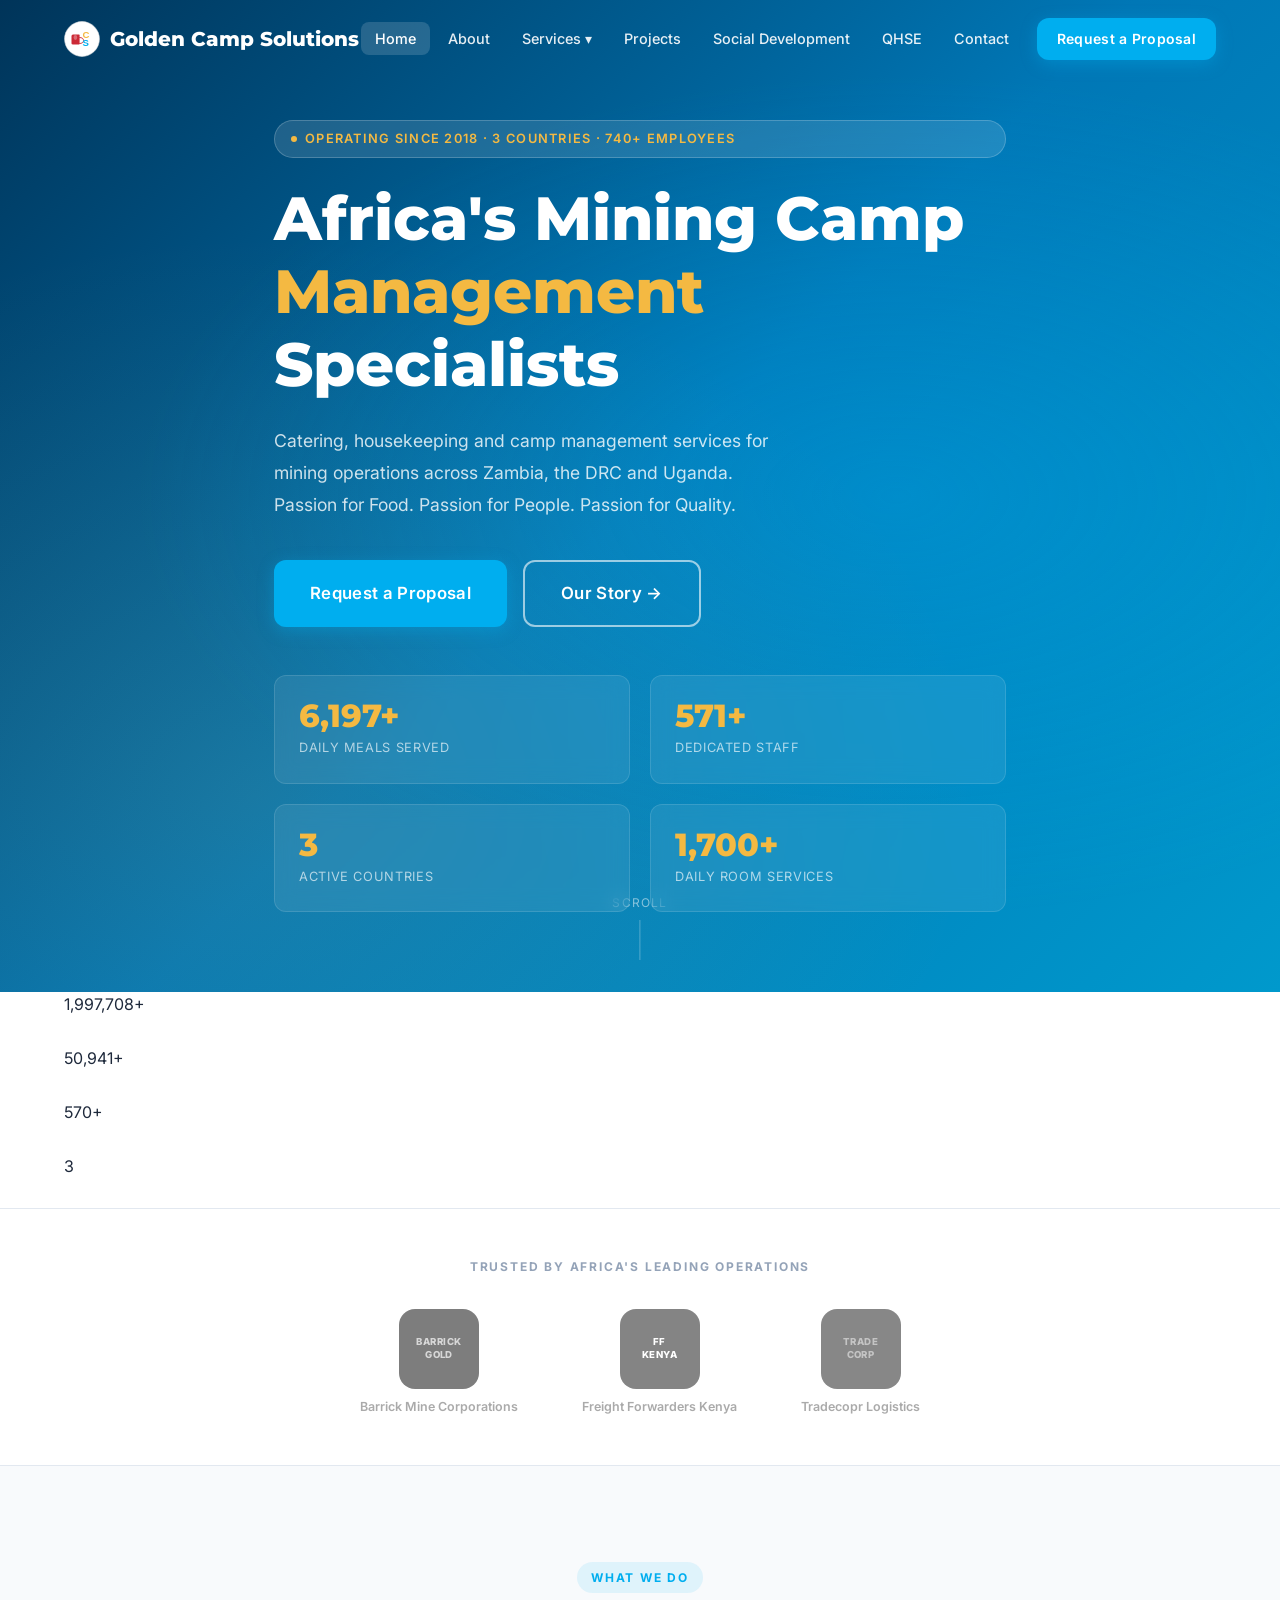
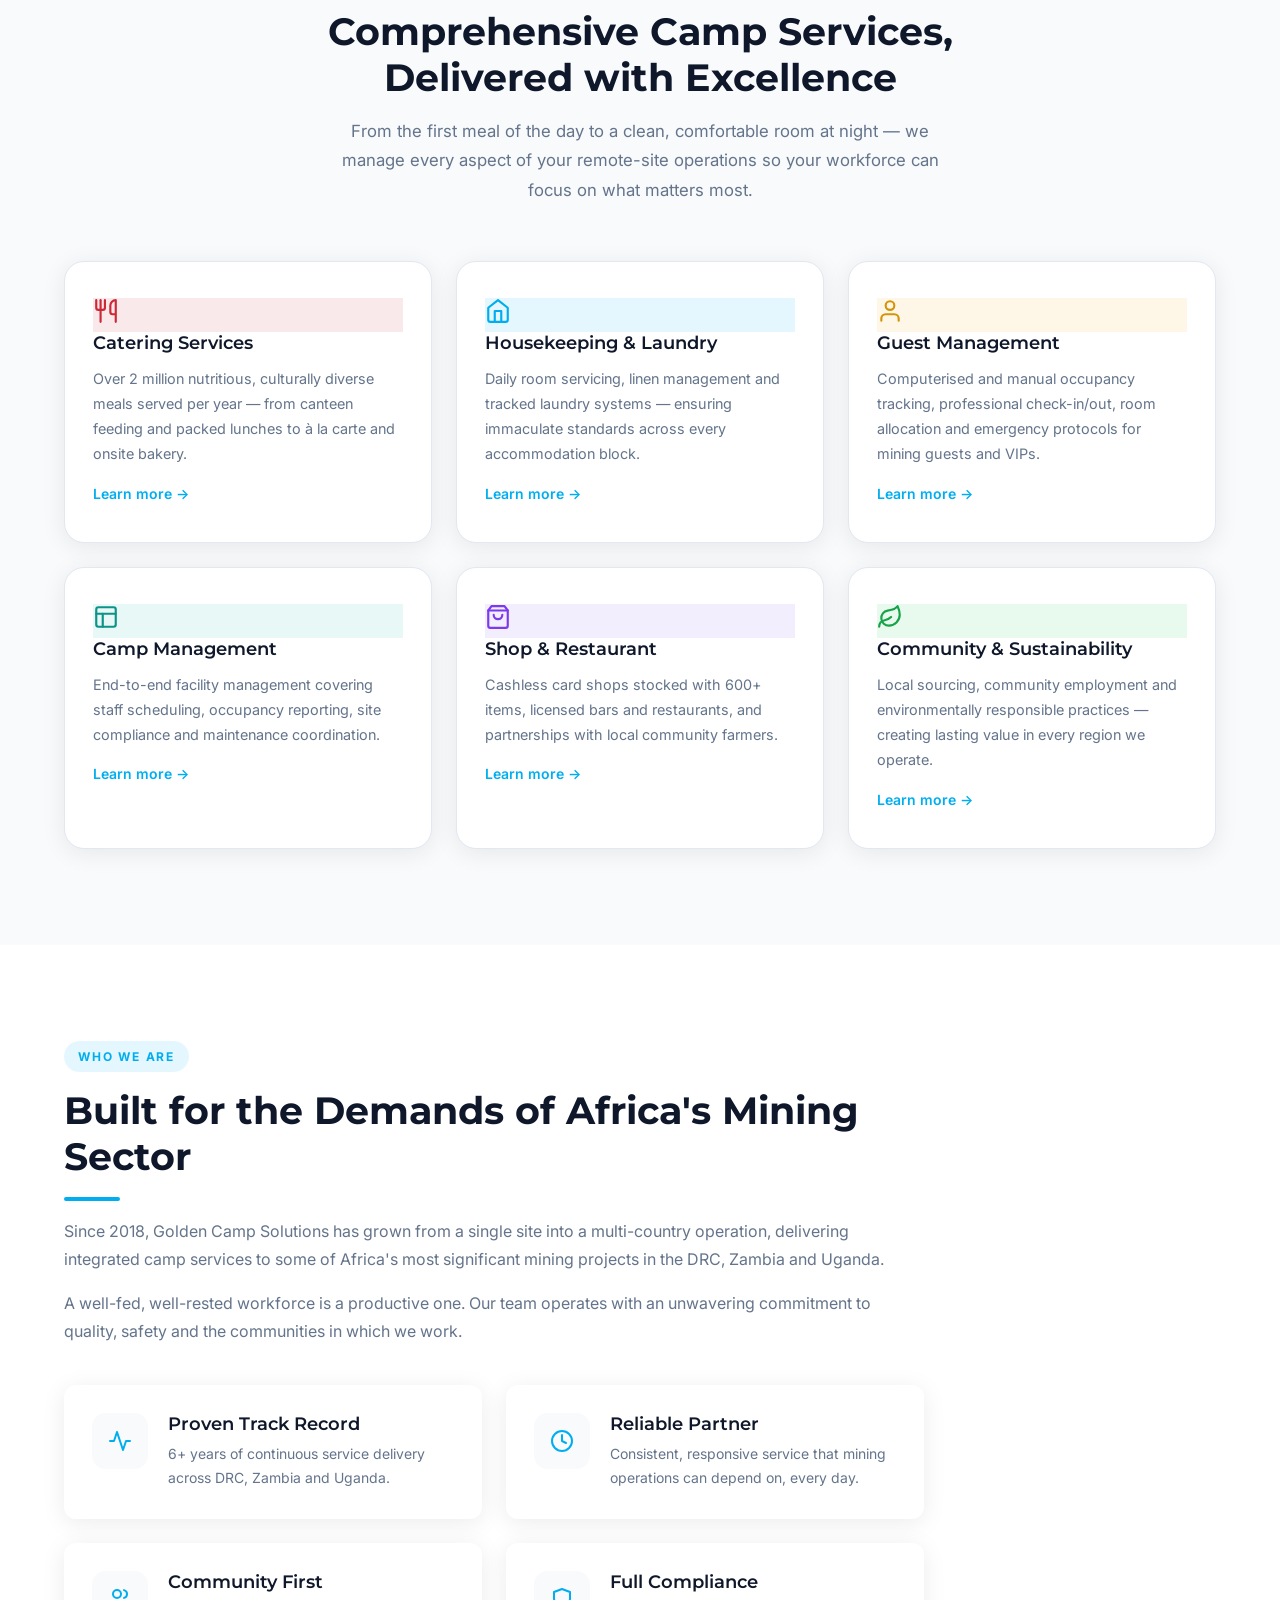
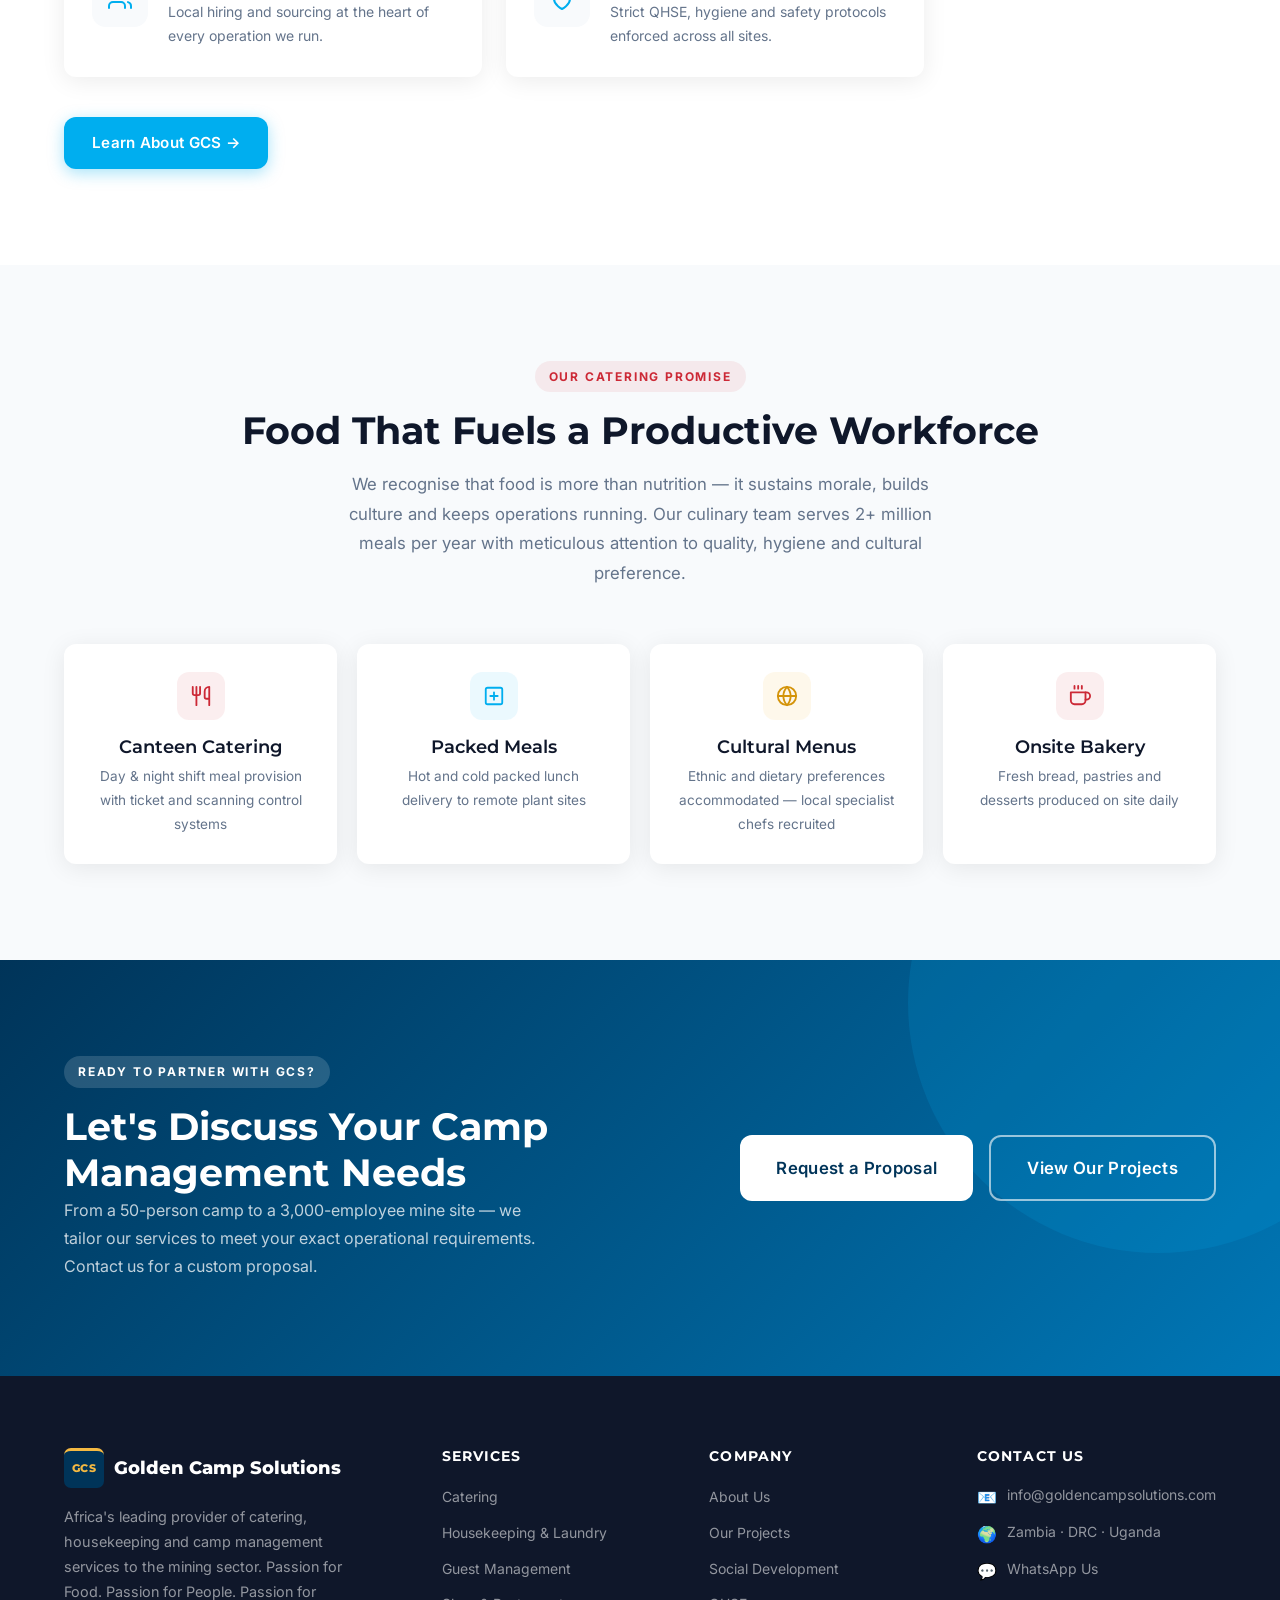
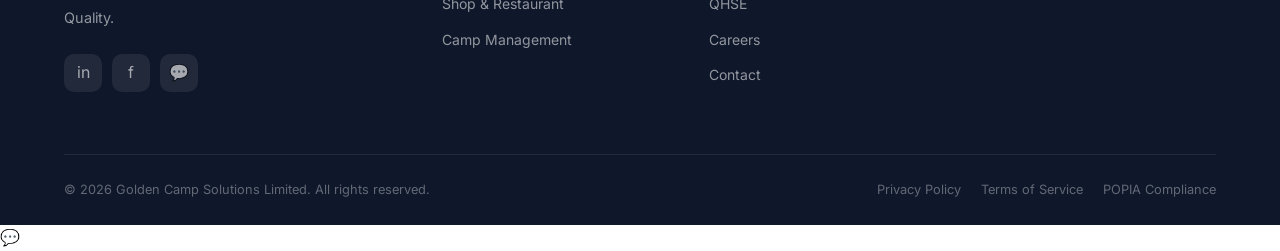
==== commit ba964dac: "Align rebuild with live site: fix stats, nav, content across all pages - Fix all stats to real figur" ====
--- a/index.html
+++ b/index.html
@@ -39,7 +39,8 @@
         </div>
       </li>
       <li><a href="projects.html" class="nav-link">Projects</a></li>
-      <li><a href="sustainability.html" class="nav-link">Sustainability</a></li>
+      <li><a href="sustainability.html" class="nav-link">Social Development</a></li>
+      <li><a href="qhse.html" class="nav-link">QHSE</a></li>
       <li><a href="contact.html" class="nav-link">Contact</a></li>
     </ul>
     <div class="navbar-cta">
@@ -59,7 +60,8 @@
   <a href="about.html">About Us</a>
   <a href="services.html">Services</a>
   <a href="projects.html">Projects</a>
-  <a href="sustainability.html">Sustainability</a>
+  <a href="sustainability.html">Social Development</a>
+  <a href="qhse.html">QHSE</a>
   <a href="contact.html">Contact</a>
   <a href="contact.html" class="btn btn-primary" style="margin-top:20px;justify-content:center;">Request a Proposal</a>
 </div>
@@ -83,19 +85,19 @@
       <!-- Mini Stats -->
       <div class="hero-stats">
         <div class="hero-stat fade-in">
-          <div class="num"><span data-target="8446" data-suffix="+">0+</span></div>
+          <div class="num"><span data-target="6197" data-suffix="+">0+</span></div>
           <div class="label">Daily Meals Served</div>
         </div>
         <div class="hero-stat fade-in fade-in-delay-1">
-          <div class="num"><span data-target="740" data-suffix="+">0+</span></div>
-          <div class="label">Employees Across Africa</div>
+          <div class="num"><span data-target="571" data-suffix="+">0+</span></div>
+          <div class="label">Dedicated Staff</div>
         </div>
         <div class="hero-stat fade-in fade-in-delay-2">
           <div class="num"><span data-target="3">0</span></div>
           <div class="label">Active Countries</div>
         </div>
         <div class="hero-stat fade-in fade-in-delay-3">
-          <div class="num"><span data-target="3777" data-suffix="+">0+</span></div>
+          <div class="num"><span data-target="1700" data-suffix="+">0+</span></div>
           <div class="label">Daily Room Services</div>
         </div>
       </div>
@@ -128,11 +130,11 @@
         <div class="stat-label">Meals Served Per Year</div>
       </div>
       <div class="stat-item fade-in fade-in-delay-1">
-        <span class="stat-num"><span data-target="45000" data-suffix="+">0+</span></span>
+        <span class="stat-num"><span data-target="51000" data-suffix="+">0+</span></span>
         <div class="stat-label">Rooms Cleaned Monthly</div>
       </div>
       <div class="stat-item fade-in fade-in-delay-2">
-        <span class="stat-num"><span data-target="740" data-suffix="+">0+</span></span>
+        <span class="stat-num"><span data-target="571" data-suffix="+">0+</span></span>
         <div class="stat-label">Dedicated Staff</div>
       </div>
       <div class="stat-item fade-in fade-in-delay-3">
@@ -368,7 +370,8 @@
         <ul>
           <li><a href="about.html">About Us</a></li>
           <li><a href="projects.html">Our Projects</a></li>
-          <li><a href="sustainability.html">Sustainability</a></li>
+          <li><a href="sustainability.html">Social Development</a></li>
+          <li><a href="qhse.html">QHSE</a></li>
           <li><a href="contact.html">Careers</a></li>
           <li><a href="contact.html">Contact</a></li>
         </ul>
@@ -378,7 +381,7 @@
       <div class="footer-col">
         <h5>Contact Us</h5>
         <ul class="footer-contact">
-          <li><span>📧</span><a href="mailto:Gerhard.Bouwer@goldencampsolutions.com" style="color:rgba(255,255,255,0.55);">Gerhard.Bouwer@goldencampsolutions.com</a></li>
+          <li><span>📧</span><a href="mailto:info@goldencampsolutions.com" style="color:rgba(255,255,255,0.55);">info@goldencampsolutions.com</a></li>
           <li><span>🌍</span>Zambia · DRC · Uganda</li>
           <li><span>💬</span><a href="https://wa.me/260000000000" style="color:rgba(255,255,255,0.55);">WhatsApp Us</a></li>
         </ul>
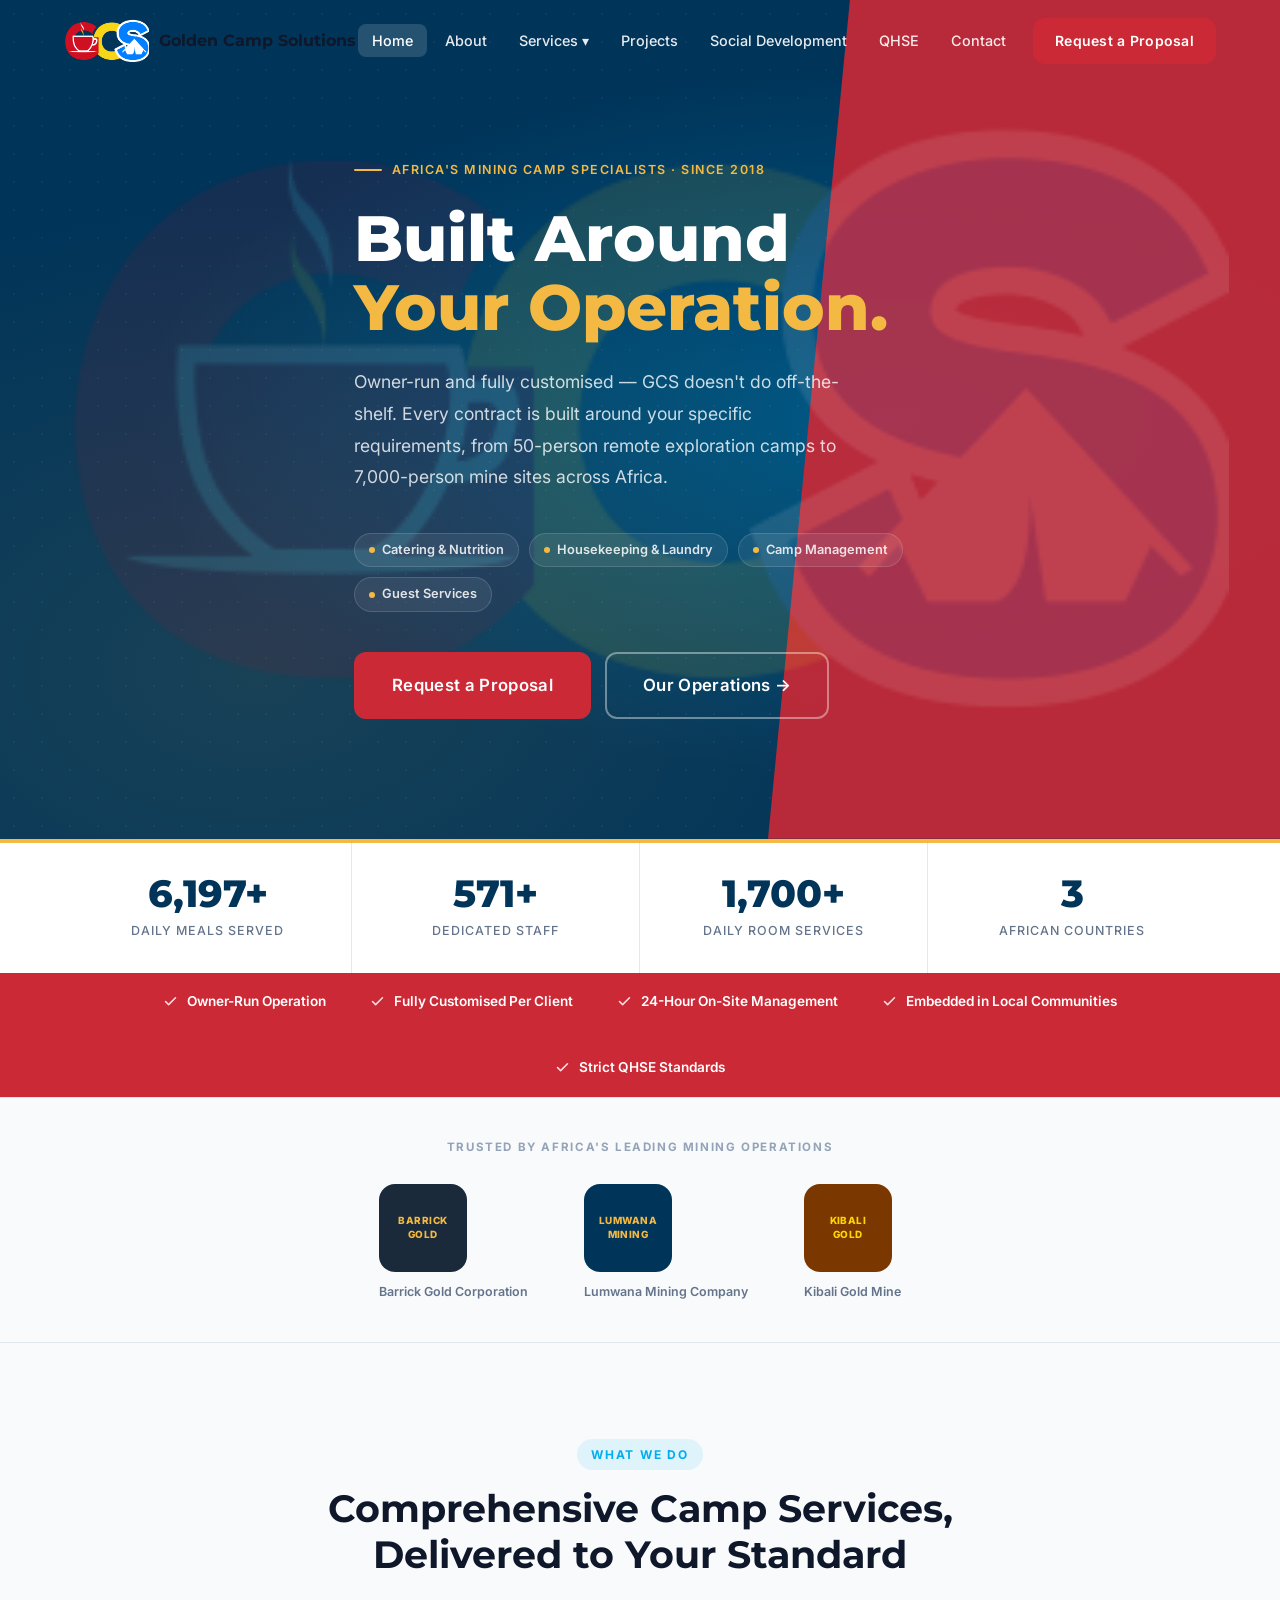
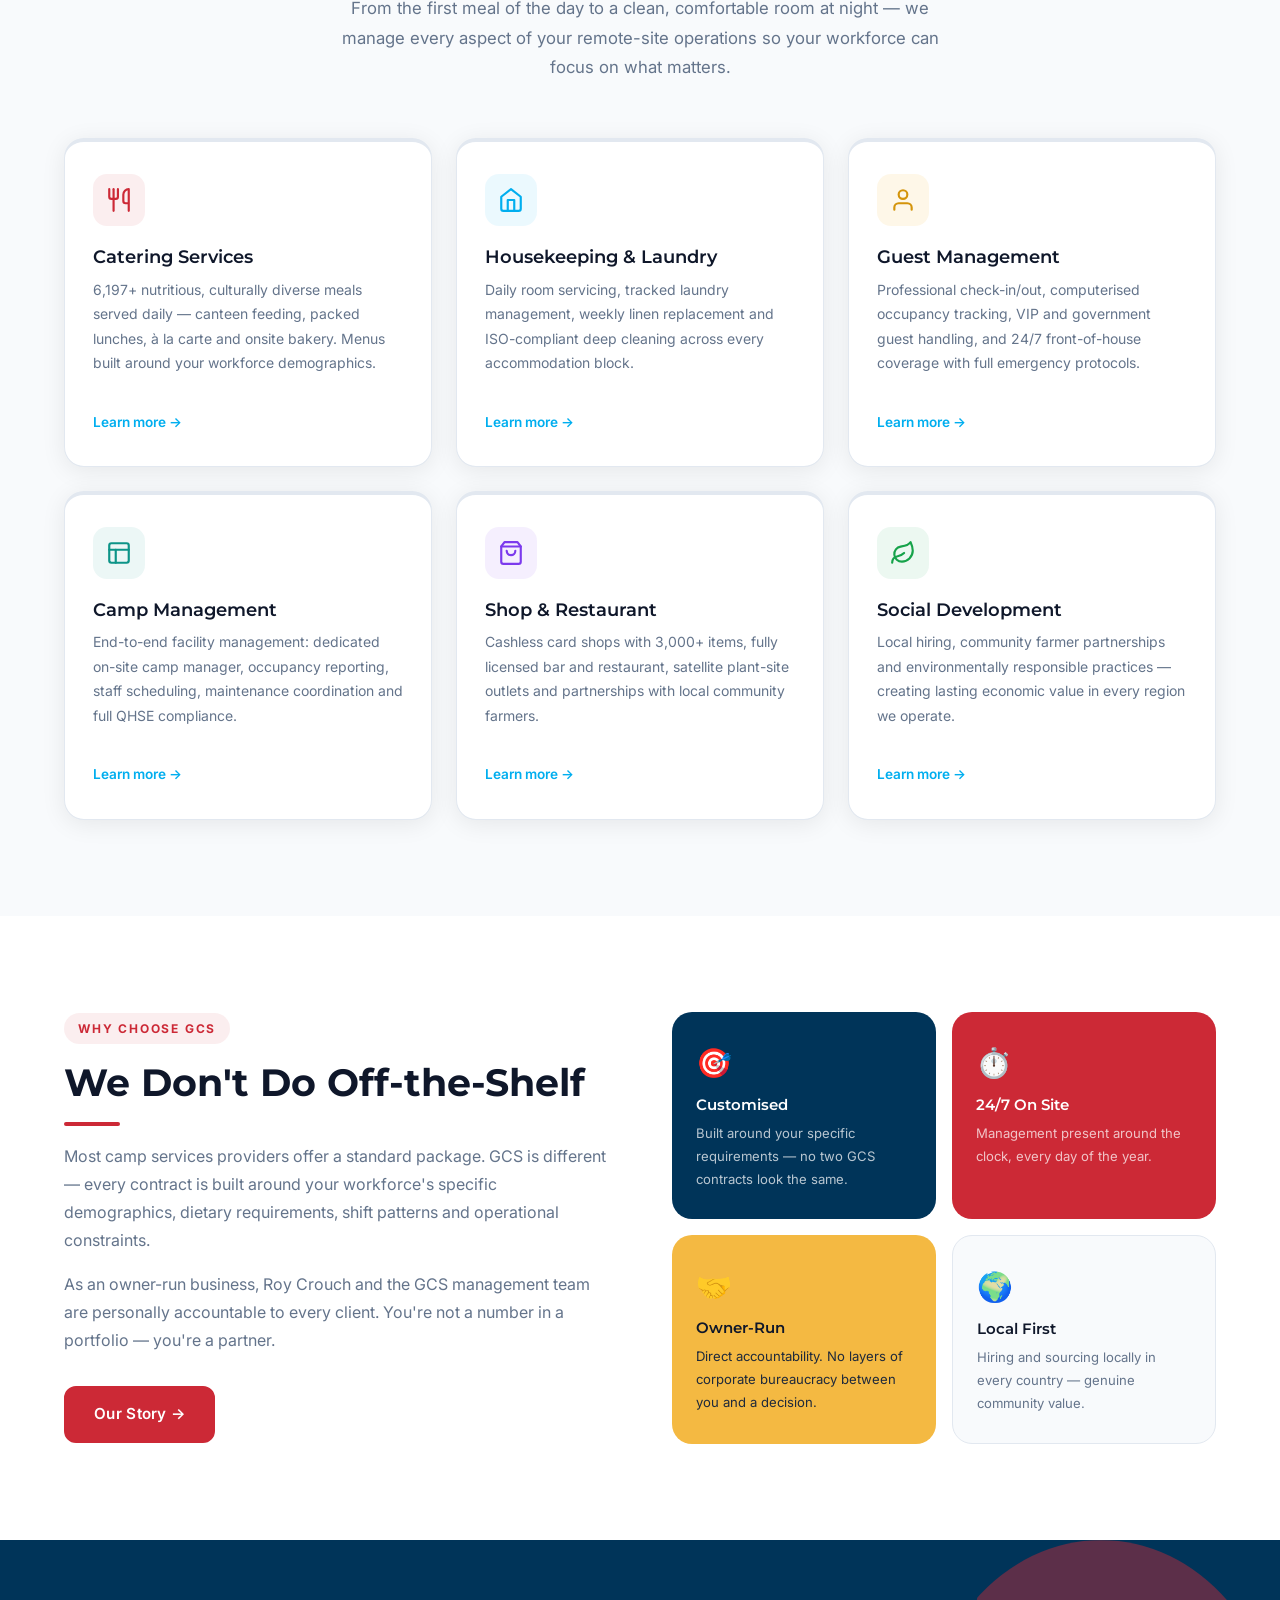
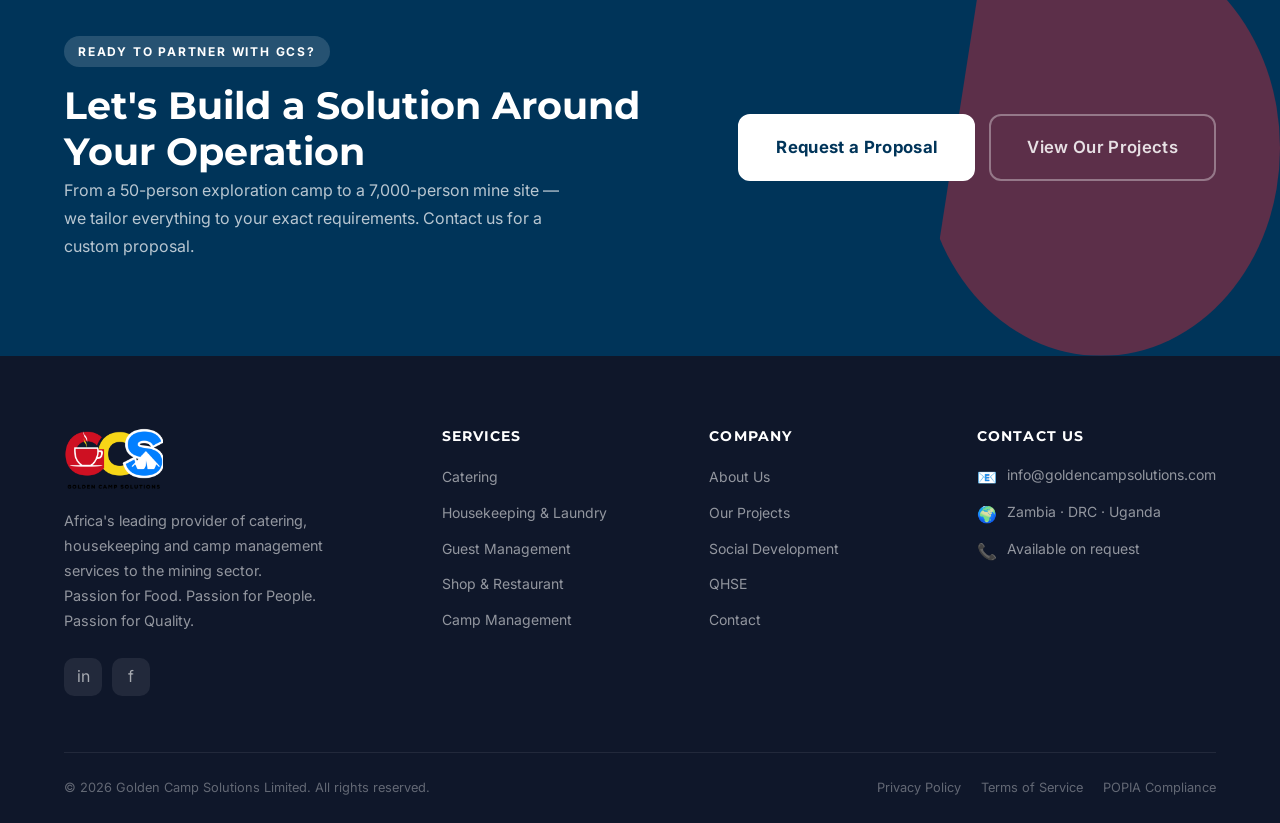
==== commit d54a5f6c: "Major redesign: real GCS logo, bold hero, red/gold branding, remove WhatsApp - Replace SVG placehold" ====
--- a/index.html
+++ b/index.html
@@ -3,28 +3,20 @@
 <head>
 <meta charset="UTF-8" />
 <meta name="viewport" content="width=device-width, initial-scale=1.0" />
-<title>Golden Camp Solutions | Camp Management, Catering & Facility Services Across Africa</title>
-<meta name="description" content="Golden Camp Solutions provides world-class catering, housekeeping, camp management and facility services to mining operations across Zambia, DRC and Uganda. Passion for Food. Passion for People. Passion for Quality." />
-<meta property="og:title" content="Golden Camp Solutions | Africa's Mining Camp Specialists" />
-<meta property="og:description" content="World-class catering, housekeeping and camp management for mining operations across Africa." />
-<meta property="og:type" content="website" />
+<title>Golden Camp Solutions | Camp Management & Catering for Africa's Mining Sector</title>
+<meta name="description" content="Owner-run and fully customised camp management, catering and facility services for mining operations across Zambia, DRC and Uganda. Serving 6,197+ meals daily." />
 <link rel="stylesheet" href="css/styles.css" />
-<link rel="icon" href="data:image/svg+xml,<svg xmlns='http://www.w3.org/2000/svg' viewBox='0 0 32 32'><rect width='32' height='32' rx='8' fill='%2300AEEF'/><text y='22' x='6' font-size='18' fill='white'>G</text></svg>" />
+<link rel="icon" href="data:image/svg+xml,<svg xmlns='http://www.w3.org/2000/svg' viewBox='0 0 32 32'><rect width='32' height='32' rx='8' fill='%23CC2936'/><text y='22' x='5' font-size='18' fill='white' font-weight='bold'>G</text></svg>" />
 </head>
 <body>
 
 <!-- ═══ NAVBAR ═══ -->
 <nav class="navbar" id="navbar">
   <div class="navbar-inner">
-    <!-- Logo -->
     <a href="index.html" class="navbar-logo">
-      <div class="logo-icon">
-        <img src="assets/gcs-logo.svg" alt="Golden Camp Solutions" class="logo-img"/>
-      </div>
-      <span>Golden Camp Solutions</span>
+      <img src="assets/gcs-logo-icon.png" alt="Golden Camp Solutions" class="logo-img" />
+      <span class="navbar-brand-text">Golden Camp Solutions</span>
     </a>
-
-    <!-- Desktop Nav -->
     <ul class="navbar-nav">
       <li><a href="index.html" class="nav-link active">Home</a></li>
       <li><a href="about.html" class="nav-link">About</a></li>
@@ -44,17 +36,12 @@
       <li><a href="contact.html" class="nav-link">Contact</a></li>
     </ul>
     <div class="navbar-cta">
-      <a href="contact.html" class="btn btn-primary btn-sm">Request a Proposal</a>
-    </div>
-
-    <!-- Hamburger -->
-    <button class="hamburger" aria-label="Menu">
-      <span></span><span></span><span></span>
-    </button>
+      <a href="contact.html" class="btn btn-red btn-sm">Request a Proposal</a>
+    </div>
+    <button class="hamburger" aria-label="Menu"><span></span><span></span><span></span></button>
   </div>
 </nav>
 
-<!-- Mobile Menu -->
 <div class="mobile-menu">
   <a href="index.html">Home</a>
   <a href="about.html">About Us</a>
@@ -63,79 +50,49 @@
   <a href="sustainability.html">Social Development</a>
   <a href="qhse.html">QHSE</a>
   <a href="contact.html">Contact</a>
-  <a href="contact.html" class="btn btn-primary" style="margin-top:20px;justify-content:center;">Request a Proposal</a>
+  <a href="contact.html" class="btn btn-red" style="margin-top:20px;justify-content:center;">Request a Proposal</a>
 </div>
 
 <!-- ═══ HERO ═══ -->
 <section class="hero">
-  <div class="hero-pattern"></div>
+  <div class="hero-bg-dots"></div>
+  <div class="hero-bg-accent"></div>
+  <img src="assets/gcs-logo-icon.png" alt="" class="hero-bg-logo" aria-hidden="true" />
+
   <div class="container">
     <div class="hero-content">
-      <div class="hero-tag">
-        <span class="dot"></span>
-        Operating Since 2018 · 3 Countries · 740+ Employees
-      </div>
-      <h1>Africa's Mining Camp <span>Management</span> Specialists</h1>
-      <p>Catering, housekeeping and camp management services for mining operations across Zambia, the DRC and Uganda. Passion for Food. Passion for People. Passion for Quality.</p>
+      <div class="hero-eyebrow">Africa's Mining Camp Specialists · Since 2018</div>
+      <h1>Built Around<br/><span class="accent">Your Operation.</span></h1>
+      <p class="hero-sub">Owner-run and fully customised — GCS doesn't do off-the-shelf. Every contract is built around your specific requirements, from 50-person remote exploration camps to 7,000-person mine sites across Africa.</p>
+      <div class="hero-pills">
+        <span class="hero-pill"><span class="dot"></span>Catering &amp; Nutrition</span>
+        <span class="hero-pill"><span class="dot"></span>Housekeeping &amp; Laundry</span>
+        <span class="hero-pill"><span class="dot"></span>Camp Management</span>
+        <span class="hero-pill"><span class="dot"></span>Guest Services</span>
+      </div>
       <div class="hero-btns">
-        <a href="contact.html" class="btn btn-primary btn-lg">Request a Proposal</a>
-        <a href="about.html" class="btn btn-outline btn-lg">Our Story →</a>
-      </div>
-
-      <!-- Mini Stats -->
-      <div class="hero-stats">
-        <div class="hero-stat fade-in">
-          <div class="num"><span data-target="6197" data-suffix="+">0+</span></div>
-          <div class="label">Daily Meals Served</div>
-        </div>
-        <div class="hero-stat fade-in fade-in-delay-1">
-          <div class="num"><span data-target="571" data-suffix="+">0+</span></div>
-          <div class="label">Dedicated Staff</div>
-        </div>
-        <div class="hero-stat fade-in fade-in-delay-2">
-          <div class="num"><span data-target="3">0</span></div>
-          <div class="label">Active Countries</div>
-        </div>
-        <div class="hero-stat fade-in fade-in-delay-3">
-          <div class="num"><span data-target="1700" data-suffix="+">0+</span></div>
-          <div class="label">Daily Room Services</div>
-        </div>
-      </div>
-    </div>
-  </div>
-
-  <!-- Scroll indicator -->
-  <div style="position:absolute;bottom:32px;left:50%;transform:translateX(-50%);text-align:center;cursor:pointer;" onclick="document.getElementById('stats').scrollIntoView({behavior:'smooth'})">
-    <div style="color:rgba(255,255,255,0.5);font-size:0.75rem;letter-spacing:0.1em;text-transform:uppercase;margin-bottom:8px;">Scroll</div>
-    <div style="width:1px;height:40px;background:rgba(255,255,255,0.3);margin:0 auto;animation:scrollDown 1.5s ease infinite">
-    </div>
-  </div>
-</section>
-
-<style>
-@keyframes scrollDown {
-  0% { transform: scaleY(0); transform-origin: top; }
-  50% { transform: scaleY(1); transform-origin: top; }
-  51% { transform-origin: bottom; }
-  100% { transform: scaleY(0); transform-origin: bottom; }
-}
-</style>
+        <a href="contact.html" class="btn btn-red btn-lg">Request a Proposal</a>
+        <a href="projects.html" class="btn btn-outline-white btn-lg">Our Operations →</a>
+      </div>
+    </div>
+  </div>
+</section>
 
 <!-- ═══ STATS BAR ═══ -->
 <section class="stats-bar" id="stats">
   <div class="container">
     <div class="stats-grid">
       <div class="stat-item fade-in">
-        <span class="stat-num"><span data-target="2000000" data-suffix="+">0+</span></span>
-        <div class="stat-label">Meals Served Per Year</div>
+        <span class="stat-num"><span data-target="6197" data-suffix="+">0+</span></span>
+        <div class="stat-label">Daily Meals Served</div>
       </div>
       <div class="stat-item fade-in fade-in-delay-1">
-        <span class="stat-num"><span data-target="51000" data-suffix="+">0+</span></span>
-        <div class="stat-label">Rooms Cleaned Monthly</div>
-      </div>
-      <div class="stat-item fade-in fade-in-delay-2">
         <span class="stat-num"><span data-target="571" data-suffix="+">0+</span></span>
         <div class="stat-label">Dedicated Staff</div>
+      </div>
+      <div class="stat-item fade-in fade-in-delay-2">
+        <span class="stat-num"><span data-target="1700" data-suffix="+">0+</span></span>
+        <div class="stat-label">Daily Room Services</div>
       </div>
       <div class="stat-item fade-in fade-in-delay-3">
         <span class="stat-num"><span data-target="3">0</span></span>
@@ -145,186 +102,162 @@
   </div>
 </section>
 
-<!-- ═══ TRUSTED PARTNERS ═══ -->
+<!-- ═══ DIFFERENTIATOR STRIP ═══ -->
+<div class="diff-strip">
+  <div class="container">
+    <div class="diff-strip-inner">
+      <div class="diff-item">
+        <svg width="15" height="15" viewBox="0 0 24 24" fill="none" stroke="currentColor" stroke-width="2.5" stroke-linecap="round" stroke-linejoin="round"><polyline points="20 6 9 17 4 12"/></svg>
+        Owner-Run Operation
+      </div>
+      <div class="diff-item">
+        <svg width="15" height="15" viewBox="0 0 24 24" fill="none" stroke="currentColor" stroke-width="2.5" stroke-linecap="round" stroke-linejoin="round"><polyline points="20 6 9 17 4 12"/></svg>
+        Fully Customised Per Client
+      </div>
+      <div class="diff-item">
+        <svg width="15" height="15" viewBox="0 0 24 24" fill="none" stroke="currentColor" stroke-width="2.5" stroke-linecap="round" stroke-linejoin="round"><polyline points="20 6 9 17 4 12"/></svg>
+        24-Hour On-Site Management
+      </div>
+      <div class="diff-item">
+        <svg width="15" height="15" viewBox="0 0 24 24" fill="none" stroke="currentColor" stroke-width="2.5" stroke-linecap="round" stroke-linejoin="round"><polyline points="20 6 9 17 4 12"/></svg>
+        Embedded in Local Communities
+      </div>
+      <div class="diff-item">
+        <svg width="15" height="15" viewBox="0 0 24 24" fill="none" stroke="currentColor" stroke-width="2.5" stroke-linecap="round" stroke-linejoin="round"><polyline points="20 6 9 17 4 12"/></svg>
+        Strict QHSE Standards
+      </div>
+    </div>
+  </div>
+</div>
+
+<!-- ═══ TRUSTED BY ═══ -->
 <section class="clients-bar">
   <div class="container">
-    <div class="clients-label">Trusted by Africa's Leading Operations</div>
+    <div class="clients-label">Trusted by Africa's Leading Mining Operations</div>
     <div class="clients-logos">
-      <div class="client-logo">
-        <div class="client-logo-badge" style="background:#1a2a3a;color:#F4B942;font-size:0.6rem;font-weight:800;width:80px;height:80px;border-radius:16px;display:flex;align-items:center;justify-content:center;text-align:center;line-height:1.3;">BARRICK<br/>GOLD</div>
-        <span style="font-size:0.78rem;font-weight:600;color:var(--gray-600);">Barrick Mine Corporations</span>
-      </div>
-      <div class="client-logo">
-        <div class="client-logo-badge" style="background:#0a3d5c;color:#ffffff;font-size:0.6rem;font-weight:800;width:80px;height:80px;border-radius:16px;display:flex;align-items:center;justify-content:center;text-align:center;line-height:1.3;">FF<br/>KENYA</div>
-        <span style="font-size:0.78rem;font-weight:600;color:var(--gray-600);">Freight Forwarders Kenya</span>
-      </div>
-      <div class="client-logo">
-        <div class="client-logo-badge" style="background:#1b4332;color:#52b788;font-size:0.6rem;font-weight:800;width:80px;height:80px;border-radius:16px;display:flex;align-items:center;justify-content:center;text-align:center;line-height:1.3;">TRADE<br/>CORP</div>
-        <span style="font-size:0.78rem;font-weight:600;color:var(--gray-600);">Tradecopr Logistics</span>
-      </div>
-    </div>
-  </div>
-</section>
-
-<!-- ═══ SERVICES OVERVIEW ═══ -->
+      <div style="text-align:center;">
+        <div style="background:#1a2a3a;color:#F4B942;font-size:0.62rem;font-weight:800;width:88px;height:88px;border-radius:16px;display:flex;align-items:center;justify-content:center;text-align:center;line-height:1.4;letter-spacing:0.05em;">BARRICK<br/>GOLD</div>
+        <span style="display:block;font-size:0.78rem;font-weight:600;color:var(--gray-600);margin-top:10px;">Barrick Gold Corporation</span>
+      </div>
+      <div style="text-align:center;">
+        <div style="background:#003459;color:#F4B942;font-size:0.62rem;font-weight:800;width:88px;height:88px;border-radius:16px;display:flex;align-items:center;justify-content:center;text-align:center;line-height:1.4;letter-spacing:0.05em;">LUMWANA<br/>MINING</div>
+        <span style="display:block;font-size:0.78rem;font-weight:600;color:var(--gray-600);margin-top:10px;">Lumwana Mining Company</span>
+      </div>
+      <div style="text-align:center;">
+        <div style="background:#7a3800;color:#FFD700;font-size:0.62rem;font-weight:800;width:88px;height:88px;border-radius:16px;display:flex;align-items:center;justify-content:center;text-align:center;line-height:1.4;letter-spacing:0.05em;">KIBALI<br/>GOLD</div>
+        <span style="display:block;font-size:0.78rem;font-weight:600;color:var(--gray-600);margin-top:10px;">Kibali Gold Mine</span>
+      </div>
+    </div>
+  </div>
+</section>
+
+<!-- ═══ SERVICES ═══ -->
 <section class="section bg-off">
   <div class="container">
     <div class="section-header text-center fade-in">
       <span class="section-label">What We Do</span>
-      <h2>Comprehensive Camp Services,<br/>Delivered with Excellence</h2>
-      <p>From the first meal of the day to a clean, comfortable room at night — we manage every aspect of your remote-site operations so your workforce can focus on what matters most.</p>
-    </div>
-
+      <h2>Comprehensive Camp Services,<br/>Delivered to Your Standard</h2>
+      <p>From the first meal of the day to a clean, comfortable room at night — we manage every aspect of your remote-site operations so your workforce can focus on what matters.</p>
+    </div>
     <div class="services-grid">
       <div class="service-card fade-in">
         <div class="service-icon red">
-          <svg width="26" height="26" viewBox="0 0 24 24" fill="none" stroke="currentColor" stroke-width="2" stroke-linecap="round" stroke-linejoin="round"><path d="M3 2v7c0 1.1.9 2 2 2h4a2 2 0 002-2V2"/><path d="M7 2v20"/><path d="M21 15V2c-2.76 0-5 2.24-5 5v6c0 1.1.9 2 2 2h3zm0 0v7"/></svg>
+          <svg width="26" height="26" viewBox="0 0 24 24" fill="none" stroke="#CC2936" stroke-width="2" stroke-linecap="round" stroke-linejoin="round"><path d="M3 2v7c0 1.1.9 2 2 2h4a2 2 0 002-2V2"/><path d="M7 2v20"/><path d="M21 15V2c-2.76 0-5 2.24-5 5v6c0 1.1.9 2 2 2h3zm0 0v7"/></svg>
         </div>
         <h3>Catering Services</h3>
-        <p>Over 2 million nutritious, culturally diverse meals served per year — from canteen feeding and packed lunches to à la carte and onsite bakery.</p>
+        <p>6,197+ nutritious, culturally diverse meals served daily — canteen feeding, packed lunches, à la carte and onsite bakery. Menus built around your workforce demographics.</p>
         <a href="services.html#catering" class="service-link">Learn more →</a>
       </div>
       <div class="service-card fade-in fade-in-delay-1">
         <div class="service-icon blue">
-          <svg width="26" height="26" viewBox="0 0 24 24" fill="none" stroke="currentColor" stroke-width="2" stroke-linecap="round" stroke-linejoin="round"><path d="M3 9l9-7 9 7v11a2 2 0 01-2 2H5a2 2 0 01-2-2z"/><polyline points="9 22 9 12 15 12 15 22"/></svg>
+          <svg width="26" height="26" viewBox="0 0 24 24" fill="none" stroke="#00AEEF" stroke-width="2" stroke-linecap="round" stroke-linejoin="round"><path d="M3 9l9-7 9 7v11a2 2 0 01-2 2H5a2 2 0 01-2-2z"/><polyline points="9 22 9 12 15 12 15 22"/></svg>
         </div>
         <h3>Housekeeping &amp; Laundry</h3>
-        <p>Daily room servicing, linen management and tracked laundry systems — ensuring immaculate standards across every accommodation block.</p>
+        <p>Daily room servicing, tracked laundry management, weekly linen replacement and ISO-compliant deep cleaning across every accommodation block.</p>
         <a href="services.html#housekeeping" class="service-link">Learn more →</a>
       </div>
       <div class="service-card fade-in fade-in-delay-2">
         <div class="service-icon gold">
-          <svg width="26" height="26" viewBox="0 0 24 24" fill="none" stroke="currentColor" stroke-width="2" stroke-linecap="round" stroke-linejoin="round"><path d="M20 21v-2a4 4 0 00-4-4H8a4 4 0 00-4 4v2"/><circle cx="12" cy="7" r="4"/></svg>
+          <svg width="26" height="26" viewBox="0 0 24 24" fill="none" stroke="#D4940A" stroke-width="2" stroke-linecap="round" stroke-linejoin="round"><path d="M20 21v-2a4 4 0 00-4-4H8a4 4 0 00-4 4v2"/><circle cx="12" cy="7" r="4"/></svg>
         </div>
         <h3>Guest Management</h3>
-        <p>Computerised and manual occupancy tracking, professional check-in/out, room allocation and emergency protocols for mining guests and VIPs.</p>
+        <p>Professional check-in/out, computerised occupancy tracking, VIP and government guest handling, and 24/7 front-of-house coverage with full emergency protocols.</p>
         <a href="services.html#guest" class="service-link">Learn more →</a>
       </div>
       <div class="service-card fade-in">
         <div class="service-icon teal">
-          <svg width="26" height="26" viewBox="0 0 24 24" fill="none" stroke="currentColor" stroke-width="2" stroke-linecap="round" stroke-linejoin="round"><rect x="3" y="3" width="18" height="18" rx="2"/><path d="M3 9h18"/><path d="M9 21V9"/></svg>
+          <svg width="26" height="26" viewBox="0 0 24 24" fill="none" stroke="#0D9488" stroke-width="2" stroke-linecap="round" stroke-linejoin="round"><rect x="3" y="3" width="18" height="18" rx="2"/><path d="M3 9h18"/><path d="M9 21V9"/></svg>
         </div>
         <h3>Camp Management</h3>
-        <p>End-to-end facility management covering staff scheduling, occupancy reporting, site compliance and maintenance coordination.</p>
+        <p>End-to-end facility management: dedicated on-site camp manager, occupancy reporting, staff scheduling, maintenance coordination and full QHSE compliance.</p>
         <a href="services.html#camp" class="service-link">Learn more →</a>
       </div>
       <div class="service-card fade-in fade-in-delay-1">
         <div class="service-icon purple">
-          <svg width="26" height="26" viewBox="0 0 24 24" fill="none" stroke="currentColor" stroke-width="2" stroke-linecap="round" stroke-linejoin="round"><path d="M6 2L3 6v14a2 2 0 002 2h14a2 2 0 002-2V6l-3-4z"/><line x1="3" y1="6" x2="21" y2="6"/><path d="M16 10a4 4 0 01-8 0"/></svg>
+          <svg width="26" height="26" viewBox="0 0 24 24" fill="none" stroke="#7C3AED" stroke-width="2" stroke-linecap="round" stroke-linejoin="round"><path d="M6 2L3 6v14a2 2 0 002 2h14a2 2 0 002-2V6l-3-4z"/><line x1="3" y1="6" x2="21" y2="6"/><path d="M16 10a4 4 0 01-8 0"/></svg>
         </div>
         <h3>Shop &amp; Restaurant</h3>
-        <p>Cashless card shops stocked with 600+ items, licensed bars and restaurants, and partnerships with local community farmers.</p>
+        <p>Cashless card shops with 3,000+ items, fully licensed bar and restaurant, satellite plant-site outlets and partnerships with local community farmers.</p>
         <a href="services.html#shop" class="service-link">Learn more →</a>
       </div>
       <div class="service-card fade-in fade-in-delay-2">
         <div class="service-icon green">
-          <svg width="26" height="26" viewBox="0 0 24 24" fill="none" stroke="currentColor" stroke-width="2" stroke-linecap="round" stroke-linejoin="round"><path d="M11 20A7 7 0 019.8 6.1C15.5 5 17 4.48 19 2c1 2 2 4.18 2 8 0 5.5-4.78 10-10 10z"/><path d="M2 21c0-3 1.85-5.36 5.08-6C9.5 14.52 12 13 13 12"/></svg>
-        </div>
-        <h3>Community &amp; Sustainability</h3>
-        <p>Local sourcing, community employment and environmentally responsible practices — creating lasting value in every region we operate.</p>
+          <svg width="26" height="26" viewBox="0 0 24 24" fill="none" stroke="#16A34A" stroke-width="2" stroke-linecap="round" stroke-linejoin="round"><path d="M11 20A7 7 0 019.8 6.1C15.5 5 17 4.48 19 2c1 2 2 4.18 2 8 0 5.5-4.78 10-10 10z"/><path d="M2 21c0-3 1.85-5.36 5.08-6C9.5 14.52 12 13 13 12"/></svg>
+        </div>
+        <h3>Social Development</h3>
+        <p>Local hiring, community farmer partnerships and environmentally responsible practices — creating lasting economic value in every region we operate.</p>
         <a href="sustainability.html" class="service-link">Learn more →</a>
       </div>
     </div>
   </div>
 </section>
 
-<!-- ═══ WHO WE ARE ═══ -->
+<!-- ═══ WHY GCS ═══ -->
 <section class="section">
   <div class="container">
-    <div style="max-width:860px;">
+    <div style="display:grid;grid-template-columns:1fr 1fr;gap:64px;align-items:center;">
       <div class="fade-in">
-        <span class="section-label">Who We Are</span>
-        <h2>Built for the Demands of Africa's Mining Sector</h2>
-        <div class="divider"></div>
-        <p>Since 2018, Golden Camp Solutions has grown from a single site into a multi-country operation, delivering integrated camp services to some of Africa's most significant mining projects in the DRC, Zambia and Uganda.</p>
-        <p style="margin-top:16px;">A well-fed, well-rested workforce is a productive one. Our team operates with an unwavering commitment to quality, safety and the communities in which we work.</p>
-      </div>
-      <div class="why-grid" style="margin-top:40px;">
-        <div class="why-card fade-in">
-          <div class="why-icon">
-            <svg width="24" height="24" viewBox="0 0 24 24" fill="none" stroke="#00AEEF" stroke-width="2" stroke-linecap="round" stroke-linejoin="round"><polyline points="22 12 18 12 15 21 9 3 6 12 2 12"/></svg>
-          </div>
-          <div class="why-text">
-            <h4>Proven Track Record</h4>
-            <p>6+ years of continuous service delivery across DRC, Zambia and Uganda.</p>
-          </div>
-        </div>
-        <div class="why-card fade-in fade-in-delay-1">
-          <div class="why-icon">
-            <svg width="24" height="24" viewBox="0 0 24 24" fill="none" stroke="#00AEEF" stroke-width="2" stroke-linecap="round" stroke-linejoin="round"><circle cx="12" cy="12" r="10"/><polyline points="12 6 12 12 16 14"/></svg>
-          </div>
-          <div class="why-text">
-            <h4>Reliable Partner</h4>
-            <p>Consistent, responsive service that mining operations can depend on, every day.</p>
-          </div>
-        </div>
-        <div class="why-card fade-in fade-in-delay-2">
-          <div class="why-icon">
-            <svg width="24" height="24" viewBox="0 0 24 24" fill="none" stroke="#00AEEF" stroke-width="2" stroke-linecap="round" stroke-linejoin="round"><path d="M17 21v-2a4 4 0 00-4-4H5a4 4 0 00-4 4v2"/><circle cx="9" cy="7" r="4"/><path d="M23 21v-2a4 4 0 00-3-3.87"/><path d="M16 3.13a4 4 0 010 7.75"/></svg>
-          </div>
-          <div class="why-text">
-            <h4>Community First</h4>
-            <p>Local hiring and sourcing at the heart of every operation we run.</p>
-          </div>
-        </div>
-        <div class="why-card fade-in fade-in-delay-3">
-          <div class="why-icon">
-            <svg width="24" height="24" viewBox="0 0 24 24" fill="none" stroke="#00AEEF" stroke-width="2" stroke-linecap="round" stroke-linejoin="round"><path d="M12 22s8-4 8-10V5l-8-3-8 3v7c0 6 8 10 8 10z"/></svg>
-          </div>
-          <div class="why-text">
-            <h4>Full Compliance</h4>
-            <p>Strict QHSE, hygiene and safety protocols enforced across all sites.</p>
-          </div>
-        </div>
-      </div>
-      <a href="about.html" class="btn btn-primary fade-in" style="margin-top:40px;display:inline-flex;">Learn About GCS →</a>
-    </div>
-  </div>
-</section>
-
-
-<!-- ═══ SERVICES SPOTLIGHT ═══ -->
-<section class="section bg-off">
-  <div class="container">
-    <div class="section-header text-center fade-in">
-      <span class="section-label red">Our Catering Promise</span>
-      <h2>Food That Fuels a Productive Workforce</h2>
-      <p>We recognise that food is more than nutrition — it sustains morale, builds culture and keeps operations running. Our culinary team serves 2+ million meals per year with meticulous attention to quality, hygiene and cultural preference.</p>
-    </div>
-
-    <div style="display:grid;grid-template-columns:repeat(4,1fr);gap:20px;">
-      <div style="background:var(--white);border-radius:var(--radius);padding:28px;box-shadow:var(--shadow);text-align:center;" class="fade-in">
-        <div style="width:48px;height:48px;background:rgba(204,41,54,0.08);border-radius:12px;display:flex;align-items:center;justify-content:center;margin:0 auto 16px;"><svg width="22" height="22" viewBox="0 0 24 24" fill="none" stroke="#CC2936" stroke-width="2" stroke-linecap="round" stroke-linejoin="round"><path d="M3 2v7c0 1.1.9 2 2 2h4a2 2 0 002-2V2"/><path d="M7 2v20"/><path d="M21 15V2c-2.76 0-5 2.24-5 5v6c0 1.1.9 2 2 2h3zm0 0v7"/></svg></div>
-        <h4 style="margin-bottom:8px;">Canteen Catering</h4>
-        <p style="font-size:0.85rem;">Day &amp; night shift meal provision with ticket and scanning control systems</p>
-      </div>
-      <div style="background:var(--white);border-radius:var(--radius);padding:28px;box-shadow:var(--shadow);text-align:center;" class="fade-in fade-in-delay-1">
-        <div style="width:48px;height:48px;background:rgba(0,174,239,0.08);border-radius:12px;display:flex;align-items:center;justify-content:center;margin:0 auto 16px;"><svg width="22" height="22" viewBox="0 0 24 24" fill="none" stroke="#00AEEF" stroke-width="2" stroke-linecap="round" stroke-linejoin="round"><rect x="3" y="3" width="18" height="18" rx="2"/><path d="M8 12h8"/><path d="M12 8v8"/></svg></div>
-        <h4 style="margin-bottom:8px;">Packed Meals</h4>
-        <p style="font-size:0.85rem;">Hot and cold packed lunch delivery to remote plant sites</p>
-      </div>
-      <div style="background:var(--white);border-radius:var(--radius);padding:28px;box-shadow:var(--shadow);text-align:center;" class="fade-in fade-in-delay-2">
-        <div style="width:48px;height:48px;background:rgba(244,185,66,0.1);border-radius:12px;display:flex;align-items:center;justify-content:center;margin:0 auto 16px;"><svg width="22" height="22" viewBox="0 0 24 24" fill="none" stroke="#D4940A" stroke-width="2" stroke-linecap="round" stroke-linejoin="round"><circle cx="12" cy="12" r="10"/><line x1="2" y1="12" x2="22" y2="12"/><path d="M12 2a15.3 15.3 0 014 10 15.3 15.3 0 01-4 10 15.3 15.3 0 01-4-10 15.3 15.3 0 014-10z"/></svg></div>
-        <h4 style="margin-bottom:8px;">Cultural Menus</h4>
-        <p style="font-size:0.85rem;">Ethnic and dietary preferences accommodated — local specialist chefs recruited</p>
-      </div>
-      <div style="background:var(--white);border-radius:var(--radius);padding:28px;box-shadow:var(--shadow);text-align:center;" class="fade-in fade-in-delay-3">
-        <div style="width:48px;height:48px;background:rgba(204,41,54,0.08);border-radius:12px;display:flex;align-items:center;justify-content:center;margin:0 auto 16px;"><svg width="22" height="22" viewBox="0 0 24 24" fill="none" stroke="#CC2936" stroke-width="2" stroke-linecap="round" stroke-linejoin="round"><path d="M18 8h1a4 4 0 010 8h-1"/><path d="M2 8h16v9a4 4 0 01-4 4H6a4 4 0 01-4-4V8z"/><line x1="6" y1="1" x2="6" y2="4"/><line x1="10" y1="1" x2="10" y2="4"/><line x1="14" y1="1" x2="14" y2="4"/></svg></div>
-        <h4 style="margin-bottom:8px;">Onsite Bakery</h4>
-        <p style="font-size:0.85rem;">Fresh bread, pastries and desserts produced on site daily</p>
-      </div>
-    </div>
-  </div>
-</section>
-
-<!-- ═══ CTA BANNER ═══ -->
+        <span class="section-label red">Why Choose GCS</span>
+        <h2>We Don't Do Off-the-Shelf</h2>
+        <div class="divider red"></div>
+        <p style="margin-top:16px;">Most camp services providers offer a standard package. GCS is different — every contract is built around your workforce's specific demographics, dietary requirements, shift patterns and operational constraints.</p>
+        <p style="margin-top:16px;">As an owner-run business, Roy Crouch and the GCS management team are personally accountable to every client. You're not a number in a portfolio — you're a partner.</p>
+        <a href="about.html" class="btn btn-red" style="margin-top:32px;display:inline-flex;">Our Story →</a>
+      </div>
+      <div class="fade-in" style="display:grid;grid-template-columns:1fr 1fr;gap:16px;">
+        <div style="background:var(--blue-deep);color:white;border-radius:var(--radius-lg);padding:28px 24px;">
+          <div style="font-size:1.8rem;margin-bottom:10px;">🎯</div>
+          <h4 style="color:white;margin-bottom:8px;font-size:0.95rem;">Customised</h4>
+          <p style="color:rgba(255,255,255,0.72);font-size:0.82rem;margin:0;">Built around your specific requirements — no two GCS contracts look the same.</p>
+        </div>
+        <div style="background:var(--red);color:white;border-radius:var(--radius-lg);padding:28px 24px;">
+          <div style="font-size:1.8rem;margin-bottom:10px;">⏱️</div>
+          <h4 style="color:white;margin-bottom:8px;font-size:0.95rem;">24/7 On Site</h4>
+          <p style="color:rgba(255,255,255,0.72);font-size:0.82rem;margin:0;">Management present around the clock, every day of the year.</p>
+        </div>
+        <div style="background:var(--gold);border-radius:var(--radius-lg);padding:28px 24px;">
+          <div style="font-size:1.8rem;margin-bottom:10px;">🤝</div>
+          <h4 style="margin-bottom:8px;font-size:0.95rem;">Owner-Run</h4>
+          <p style="color:var(--gray-800);font-size:0.82rem;margin:0;">Direct accountability. No layers of corporate bureaucracy between you and a decision.</p>
+        </div>
+        <div style="background:var(--off-white);border:1px solid var(--gray-200);border-radius:var(--radius-lg);padding:28px 24px;">
+          <div style="font-size:1.8rem;margin-bottom:10px;">🌍</div>
+          <h4 style="margin-bottom:8px;font-size:0.95rem;">Local First</h4>
+          <p style="color:var(--gray-600);font-size:0.82rem;margin:0;">Hiring and sourcing locally in every country — genuine community value.</p>
+        </div>
+      </div>
+    </div>
+  </div>
+</section>
+
+<!-- ═══ CTA ═══ -->
 <section class="section cta-section">
   <div class="container">
     <div class="cta-inner fade-in">
       <div>
         <span class="section-label white">Ready to Partner with GCS?</span>
-        <h2>Let's Discuss Your Camp Management Needs</h2>
-        <p>From a 50-person camp to a 3,000-employee mine site — we tailor our services to meet your exact operational requirements. Contact us for a custom proposal.</p>
+        <h2>Let's Build a Solution Around<br/>Your Operation</h2>
+        <p>From a 50-person exploration camp to a 7,000-person mine site — we tailor everything to your exact requirements. Contact us for a custom proposal.</p>
       </div>
       <div class="cta-btns">
         <a href="contact.html" class="btn btn-white btn-lg">Request a Proposal</a>
@@ -338,33 +271,26 @@
 <footer>
   <div class="container">
     <div class="footer-grid">
-      <!-- Brand -->
       <div class="footer-brand">
         <div class="footer-logo">
-          <div class="footer-logo-icon" style="background:#003459;border-radius:7px;padding:4px 8px;font-size:0.7rem;font-weight:800;color:#F4B942;letter-spacing:0.05em;border-top:3px solid #F4B942;">GCS</div>
-          <span>Golden Camp Solutions</span>
-        </div>
-        <p>Africa's leading provider of catering, housekeeping and camp management services to the mining sector. Passion for Food. Passion for People. Passion for Quality.</p>
+          <img src="assets/gcs-logo-full.png" alt="Golden Camp Solutions" style="height:64px;width:auto;" />
+        </div>
+        <p>Africa's leading provider of catering, housekeeping and camp management services to the mining sector.<br/>Passion for Food. Passion for People. Passion for Quality.</p>
         <div class="footer-socials">
           <a href="#" class="social-btn" title="LinkedIn">in</a>
           <a href="#" class="social-btn" title="Facebook">f</a>
-          <a href="#" class="social-btn" title="WhatsApp">💬</a>
-        </div>
-      </div>
-
-      <!-- Services -->
+        </div>
+      </div>
       <div class="footer-col">
         <h5>Services</h5>
         <ul>
           <li><a href="services.html#catering">Catering</a></li>
-          <li><a href="services.html#housekeeping">Housekeeping & Laundry</a></li>
+          <li><a href="services.html#housekeeping">Housekeeping &amp; Laundry</a></li>
           <li><a href="services.html#guest">Guest Management</a></li>
-          <li><a href="services.html#shop">Shop & Restaurant</a></li>
+          <li><a href="services.html#shop">Shop &amp; Restaurant</a></li>
           <li><a href="services.html#camp">Camp Management</a></li>
         </ul>
       </div>
-
-      <!-- Company -->
       <div class="footer-col">
         <h5>Company</h5>
         <ul>
@@ -372,22 +298,18 @@
           <li><a href="projects.html">Our Projects</a></li>
           <li><a href="sustainability.html">Social Development</a></li>
           <li><a href="qhse.html">QHSE</a></li>
-          <li><a href="contact.html">Careers</a></li>
           <li><a href="contact.html">Contact</a></li>
         </ul>
       </div>
-
-      <!-- Contact -->
       <div class="footer-col">
         <h5>Contact Us</h5>
         <ul class="footer-contact">
           <li><span>📧</span><a href="mailto:info@goldencampsolutions.com" style="color:rgba(255,255,255,0.55);">info@goldencampsolutions.com</a></li>
           <li><span>🌍</span>Zambia · DRC · Uganda</li>
-          <li><span>💬</span><a href="https://wa.me/260000000000" style="color:rgba(255,255,255,0.55);">WhatsApp Us</a></li>
+          <li><span>📞</span>Available on request</li>
         </ul>
       </div>
     </div>
-
     <div class="footer-bottom">
       <p>© <span class="year">2026</span> Golden Camp Solutions Limited. All rights reserved.</p>
       <div class="footer-bottom-links">
@@ -399,12 +321,6 @@
   </div>
 </footer>
 
-<!-- WhatsApp Float -->
-<a href="https://wa.me/260000000000" class="whatsapp-float" target="_blank" title="Chat on WhatsApp">
-  💬
-  <div class="tooltip">Chat with us on WhatsApp</div>
-</a>
-
 <script src="js/main.js"></script>
 </body>
 </html>
--- a/css/styles.css
+++ b/css/styles.css
@@ -1389,3 +1389,107 @@
   .team-grid { grid-template-columns: 1fr; }
   .hero-btns { flex-direction: column; }
 }
+
+/* ═══ GCS REDESIGN v2 ═══ */
+.navbar-brand-text { font-family:'Montserrat',sans-serif; font-weight:700; font-size:1rem; color:var(--dark); }
+.navbar-logo img.logo-img { height:44px; width:auto; display:block; }
+.btn-red { background:var(--red)!important; color:var(--white)!important; border:2px solid var(--red)!important; }
+.btn-red:hover { background:#a81e29!important; border-color:#a81e29!important; transform:translateY(-1px); }
+.btn-outline-white { background:transparent!important; color:var(--white)!important; border:2px solid rgba(255,255,255,0.4)!important; }
+.btn-outline-white:hover { border-color:var(--white)!important; background:rgba(255,255,255,0.1)!important; }
+.btn-white { background:var(--white)!important; color:var(--blue-deep)!important; border:2px solid var(--white)!important; font-weight:700; }
+.btn-white:hover { background:rgba(255,255,255,0.9)!important; }
+.btn-outline { background:transparent; color:rgba(255,255,255,0.85)!important; border:2px solid rgba(255,255,255,0.35); }
+.btn-outline:hover { border-color:var(--white); color:var(--white)!important; }
+
+/* Hero redesign */
+.hero { background:var(--blue-deep); min-height:88vh; position:relative; overflow:hidden; display:flex; flex-direction:column; justify-content:center; }
+.hero-bg-accent { position:absolute; top:0; right:0; width:40%; height:100%; background:var(--red); clip-path:polygon(16% 0,100% 0,100% 100%,0% 100%); opacity:0.9; z-index:0; }
+.hero-bg-logo { position:absolute; right:4%; top:50%; transform:translateY(-50%); height:72%; opacity:0.10; z-index:1; pointer-events:none; }
+.hero-bg-dots { position:absolute; inset:0; background-image:radial-gradient(rgba(255,255,255,0.04) 1px,transparent 1px); background-size:28px 28px; z-index:0; }
+.hero .container { position:relative; z-index:2; padding-top:40px; padding-bottom:40px; }
+.hero-content { max-width:620px; }
+.hero-eyebrow { display:inline-flex; align-items:center; gap:10px; font-size:0.78rem; font-weight:600; letter-spacing:0.12em; text-transform:uppercase; color:var(--gold); margin-bottom:24px; }
+.hero-eyebrow::before { content:''; display:inline-block; width:28px; height:2px; background:var(--gold); border-radius:2px; }
+.hero h1 { color:var(--white); font-size:clamp(2.4rem,5vw,4rem); font-weight:800; line-height:1.08; margin-bottom:24px; }
+.hero h1 .accent { color:var(--gold); }
+.hero-sub { color:rgba(255,255,255,0.78); font-size:1.1rem; line-height:1.75; margin-bottom:36px; max-width:520px; }
+.hero-pills { display:flex; flex-wrap:wrap; gap:10px; margin-bottom:40px; }
+.hero-pill { display:inline-flex; align-items:center; gap:7px; font-size:0.8rem; font-weight:600; color:rgba(255,255,255,0.85); background:rgba(255,255,255,0.07); border:1px solid rgba(255,255,255,0.14); padding:6px 14px; border-radius:100px; }
+.hero-pill .dot { width:6px; height:6px; border-radius:50%; background:var(--gold); flex-shrink:0; }
+.hero-btns { display:flex; gap:14px; flex-wrap:wrap; }
+
+/* Stats bar */
+.stats-bar { background:var(--white); border-top:4px solid var(--gold); box-shadow:0 -4px 28px rgba(0,0,0,0.1); padding:0; }
+.stats-grid { display:grid; grid-template-columns:repeat(4,1fr); }
+.stat-item { padding:32px 24px; text-align:center; border-right:1px solid var(--gray-200); }
+.stat-item:last-child { border-right:none; }
+.stat-num { display:block; font-family:'Montserrat',sans-serif; font-size:clamp(1.8rem,3vw,2.6rem); font-weight:800; color:var(--blue-deep); line-height:1; margin-bottom:8px; }
+.stat-label { font-size:0.78rem; color:var(--gray-600); text-transform:uppercase; letter-spacing:0.08em; font-weight:500; }
+
+/* Differentiator strip */
+.diff-strip { background:var(--red); padding:18px 0; }
+.diff-strip-inner { display:flex; justify-content:center; align-items:center; gap:44px; flex-wrap:wrap; }
+.diff-item { display:flex; align-items:center; gap:9px; color:var(--white); font-size:0.85rem; font-weight:600; }
+.diff-item svg { flex-shrink:0; opacity:0.85; }
+
+/* Clients bar */
+.clients-bar { background:var(--off-white); padding:40px 0; border-bottom:1px solid var(--gray-200); }
+.clients-label { font-size:0.72rem; font-weight:700; letter-spacing:0.14em; text-transform:uppercase; color:var(--gray-400); text-align:center; margin-bottom:28px; }
+.clients-logos { display:flex; justify-content:center; align-items:center; gap:56px; flex-wrap:wrap; }
+
+/* Services grid */
+.services-grid { display:grid; grid-template-columns:repeat(3,1fr); gap:24px; }
+.service-card { background:var(--white); border-radius:var(--radius-lg); padding:32px 28px; box-shadow:var(--shadow); border-top:4px solid var(--gray-200); transition:border-top-color 0.3s,transform 0.3s,box-shadow 0.3s; }
+.service-card:hover { transform:translateY(-6px); box-shadow:var(--shadow-lg); border-top-color:var(--red); }
+.service-card .service-icon { width:52px; height:52px; border-radius:14px; display:flex; align-items:center; justify-content:center; margin-bottom:20px; }
+.service-icon.red { background:rgba(204,41,54,0.08); } .service-icon.blue { background:rgba(0,174,239,0.08); } .service-icon.gold { background:rgba(244,185,66,0.12); } .service-icon.teal { background:rgba(13,148,136,0.08); } .service-icon.purple { background:rgba(124,58,237,0.08); } .service-icon.green { background:rgba(22,163,74,0.08); }
+.service-card h3 { font-size:1.1rem; margin-bottom:10px; } .service-card p { font-size:0.875rem; margin-bottom:20px; }
+.service-link { font-size:0.85rem; font-weight:600; color:var(--blue); display:inline-flex; align-items:center; gap:4px; }
+.service-link:hover { color:var(--red); }
+
+/* CTA section */
+.cta-section { background:var(--blue-deep); position:relative; overflow:hidden; }
+.cta-section::before { content:''; position:absolute; top:0; right:0; width:28%; height:100%; background:var(--red); clip-path:polygon(18% 0,100% 0,100% 100%,0% 100%); opacity:0.45; }
+.cta-inner { position:relative; z-index:1; display:flex; align-items:center; justify-content:space-between; gap:40px; flex-wrap:wrap; }
+.cta-inner h2 { color:var(--white); } .cta-inner p { color:rgba(255,255,255,0.72); max-width:520px; }
+.cta-btns { display:flex; gap:14px; flex-wrap:wrap; flex-shrink:0; }
+
+/* Page hero (inner pages) */
+.page-hero { background:var(--blue-deep); padding:80px 0 64px; position:relative; overflow:hidden; }
+.page-hero::after { content:''; position:absolute; top:0; right:0; width:28%; height:100%; background:var(--red); clip-path:polygon(18% 0,100% 0,100% 100%,0% 100%); opacity:0.35; }
+.page-hero .container { position:relative; z-index:1; }
+.page-hero .hero-pattern { display:none; }
+.page-hero h1 { color:var(--white); margin-bottom:14px; }
+.page-hero p { color:rgba(255,255,255,0.76); max-width:580px; font-size:1.05rem; }
+.breadcrumb { font-size:0.8rem; color:rgba(255,255,255,0.5); margin-bottom:20px; font-weight:500; }
+.breadcrumb a { color:rgba(255,255,255,0.5); } .breadcrumb a:hover { color:var(--gold); } .breadcrumb span { color:rgba(255,255,255,0.85); }
+
+/* Footer logo */
+.footer-logo { display:flex; flex-direction:column; align-items:flex-start; margin-bottom:16px; }
+
+/* Why choose */
+.why-choose-grid { display:grid; grid-template-columns:repeat(3,1fr); gap:24px; }
+.why-choose-card { background:var(--white); border-radius:var(--radius-lg); padding:32px 28px; box-shadow:var(--shadow); border-bottom:3px solid transparent; transition:border-color 0.3s,transform 0.3s; }
+.why-choose-card:hover { border-bottom-color:var(--red); transform:translateY(-4px); }
+.why-choose-icon { width:48px; height:48px; background:rgba(0,174,239,0.08); border-radius:12px; display:flex; align-items:center; justify-content:center; margin-bottom:16px; }
+.why-choose-card h4 { margin-bottom:8px; } .why-choose-card p { font-size:0.875rem; margin:0; }
+
+/* Pillars */
+.pillar-grid { display:grid; grid-template-columns:repeat(3,1fr); gap:24px; }
+.pillar-card { border-radius:var(--radius-lg); padding:36px 28px; color:white; }
+.pillar-card.env { background:linear-gradient(135deg,#1B4332,#2D6A4F); }
+.pillar-card.soc { background:linear-gradient(135deg,var(--blue-deep),var(--blue-dark)); }
+.pillar-card.gov { background:linear-gradient(135deg,#7a1a1a,var(--red)); }
+.pillar-icon { width:64px; height:64px; background:rgba(255,255,255,0.12); border-radius:16px; display:flex; align-items:center; justify-content:center; margin-bottom:20px; }
+.pillar-card h3 { color:white; margin-bottom:10px; } .pillar-card p { color:rgba(255,255,255,0.8); font-size:0.9rem; margin:0; }
+
+/* Why grid */
+.why-grid { display:grid; grid-template-columns:repeat(2,1fr); gap:16px; }
+.why-card { display:flex; align-items:flex-start; gap:14px; background:var(--white); border-radius:var(--radius); padding:20px; box-shadow:var(--shadow); }
+.why-icon { width:40px; height:40px; flex-shrink:0; background:rgba(0,174,239,0.08); border-radius:10px; display:flex; align-items:center; justify-content:center; }
+.why-text h4 { margin-bottom:4px; font-size:0.95rem; } .why-text p { font-size:0.82rem; margin:0; }
+
+/* Responsive v2 */
+@media(max-width:960px){ .why-choose-grid{grid-template-columns:repeat(2,1fr)} .services-grid{grid-template-columns:repeat(2,1fr)} .stats-grid{grid-template-columns:repeat(2,1fr)} .pillar-grid{grid-template-columns:1fr} .hero-bg-accent{width:0} .hero-bg-logo{display:none} .diff-strip-inner{gap:20px} }
+@media(max-width:600px){ .why-choose-grid{grid-template-columns:1fr} .services-grid{grid-template-columns:1fr} .cta-inner{flex-direction:column} .hero h1{font-size:2.2rem} .diff-strip-inner{flex-direction:column;gap:14px} .why-grid{grid-template-columns:1fr} }
